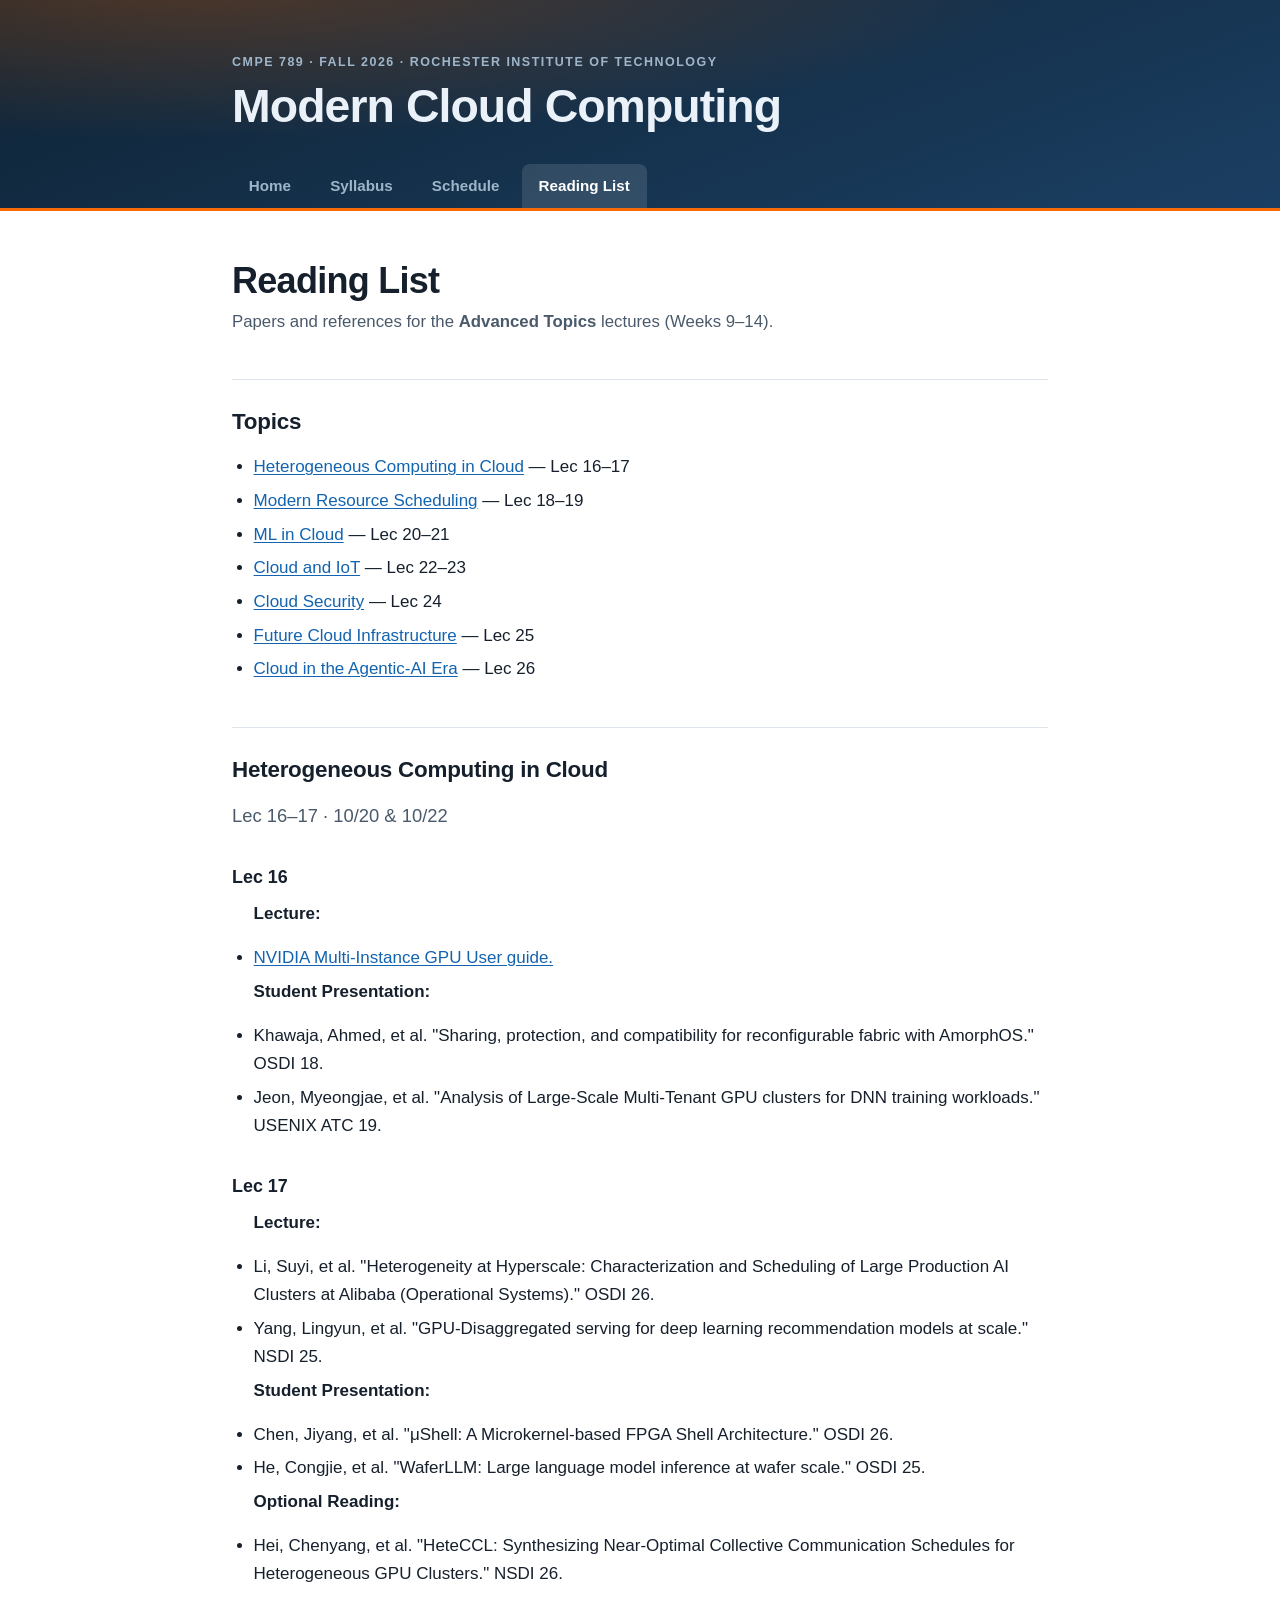
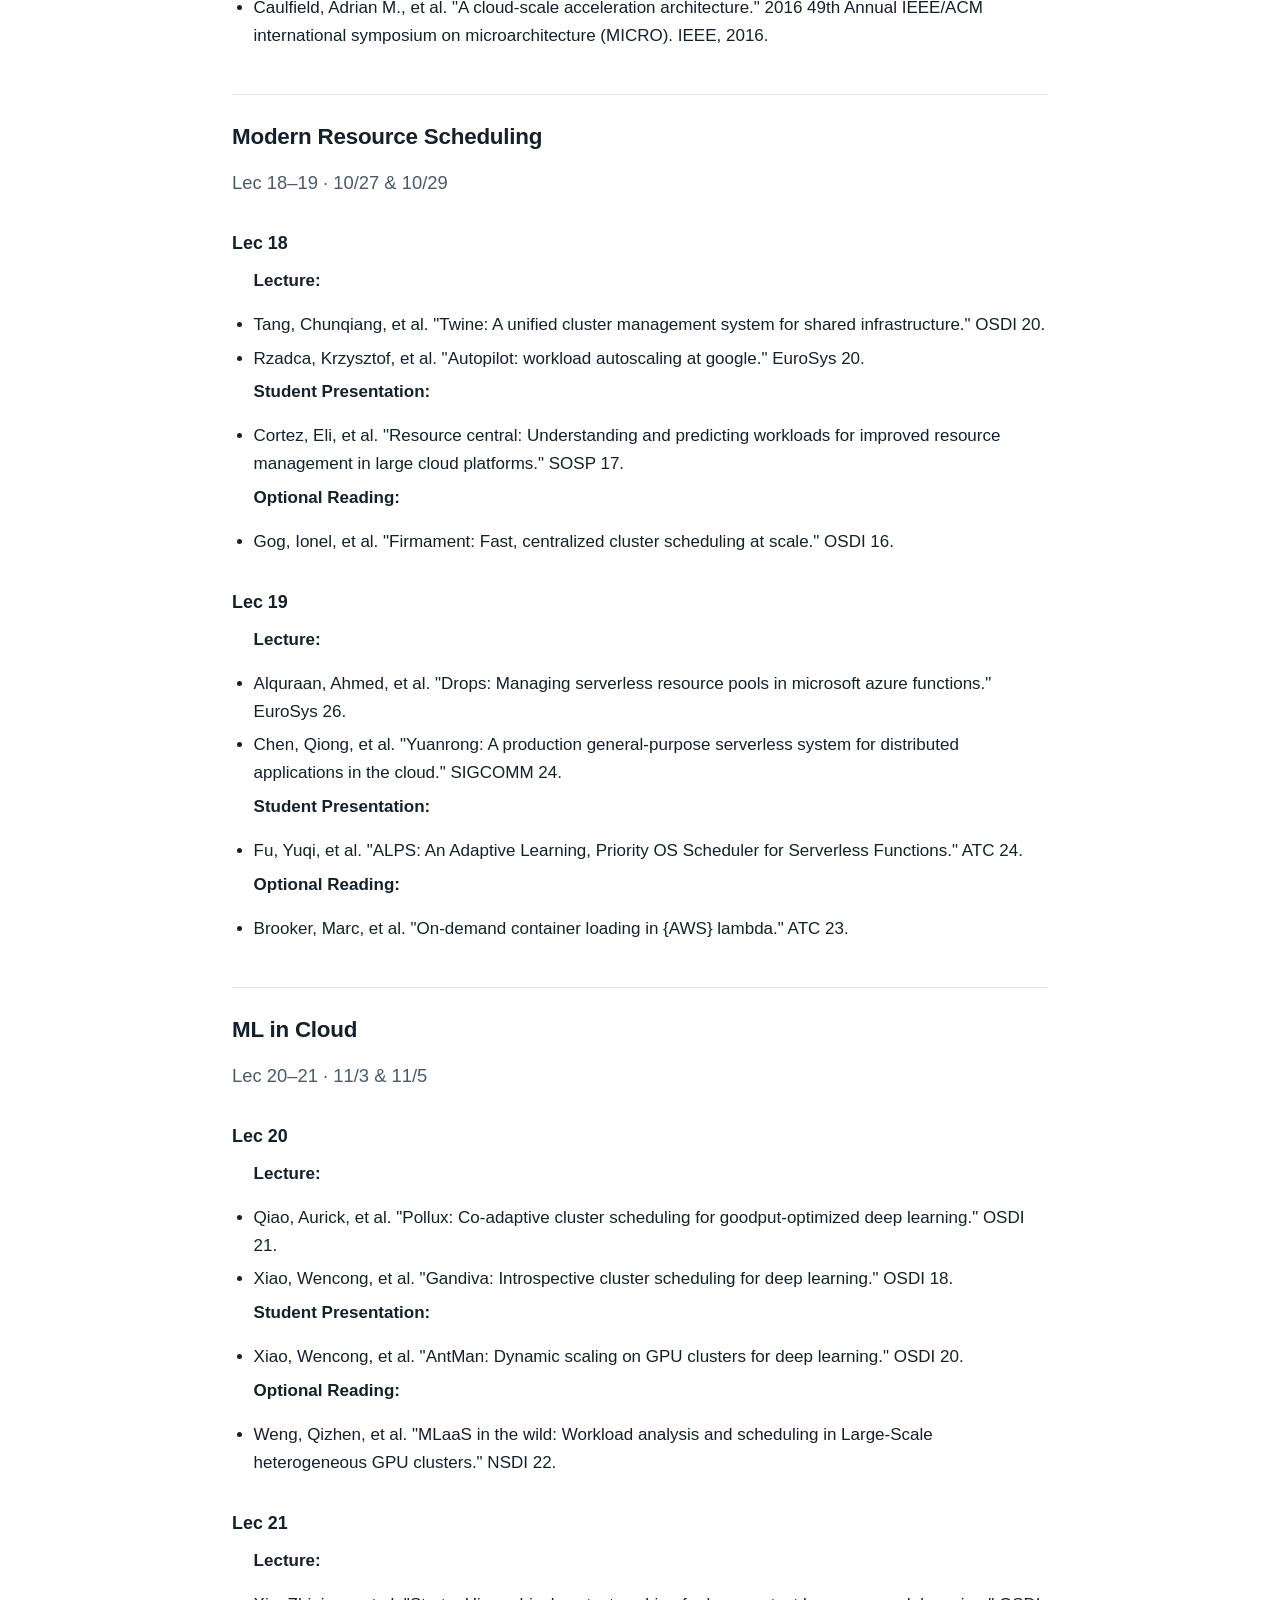
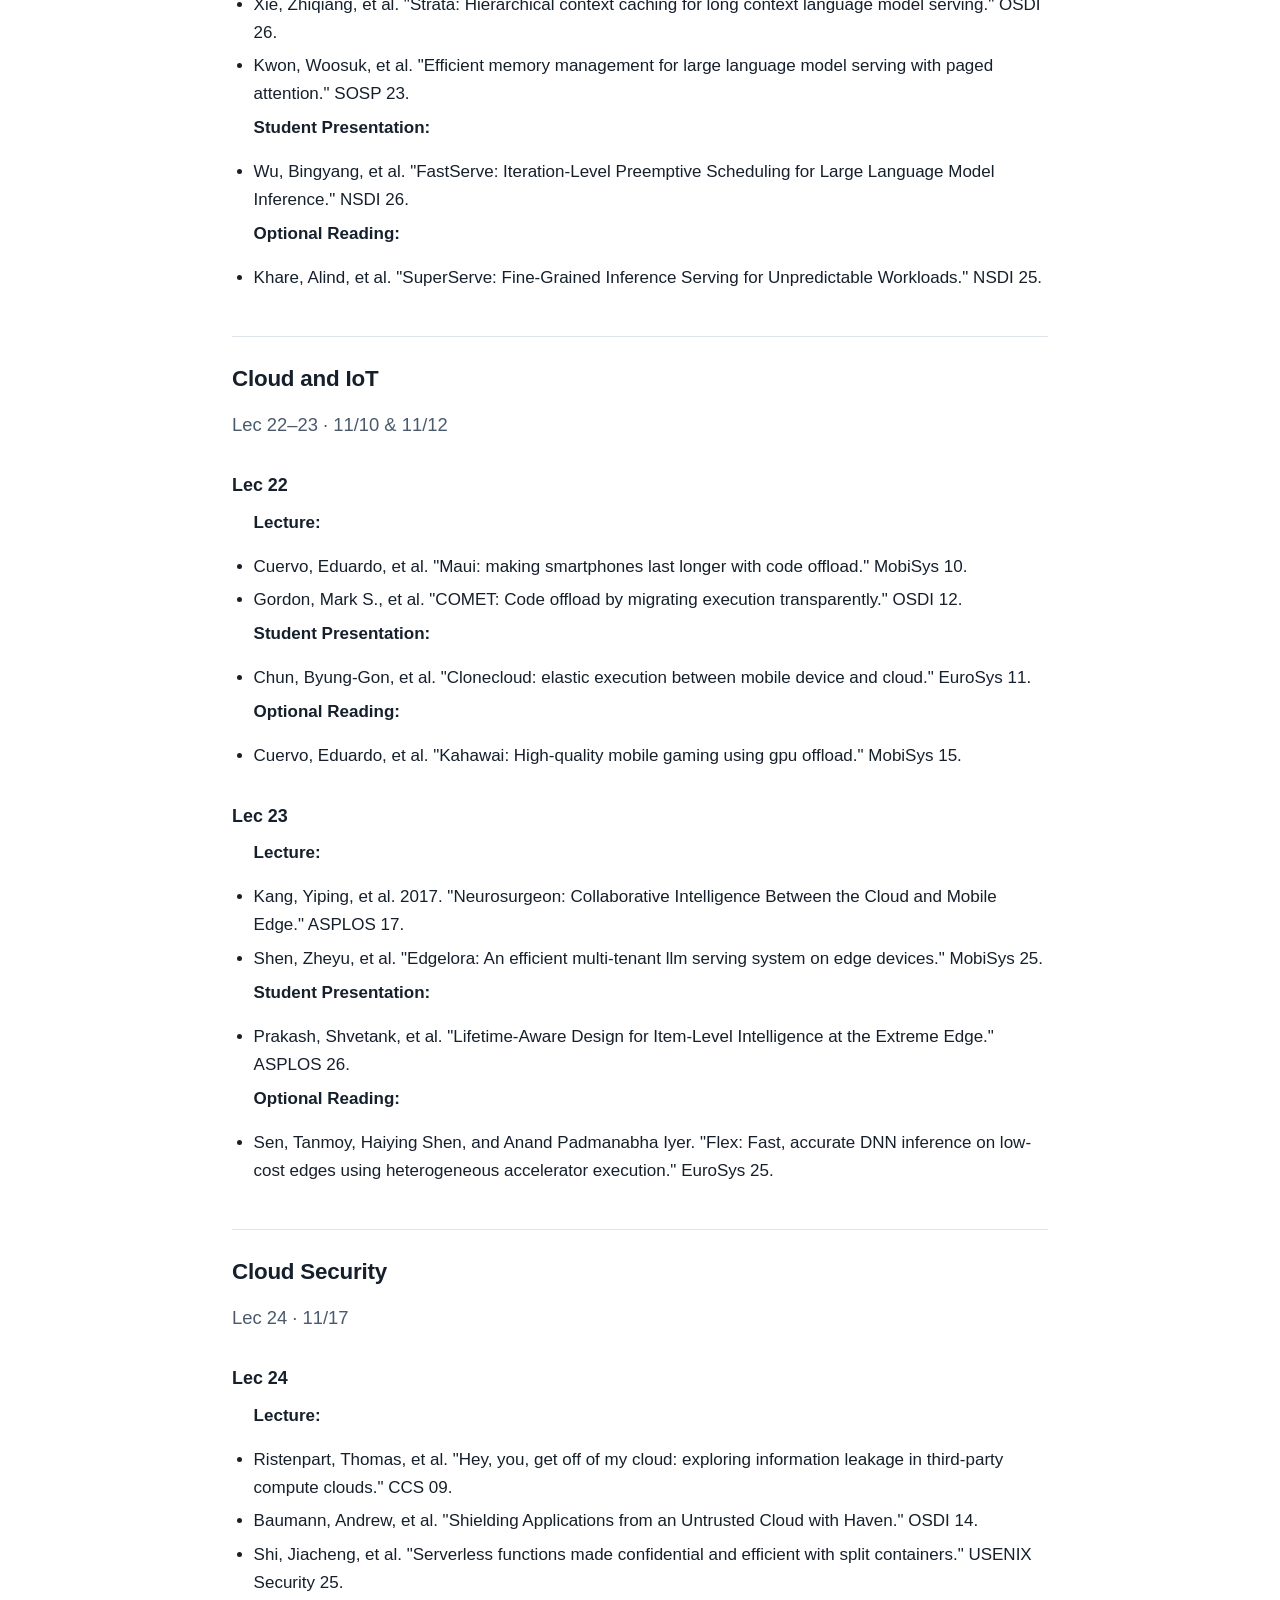
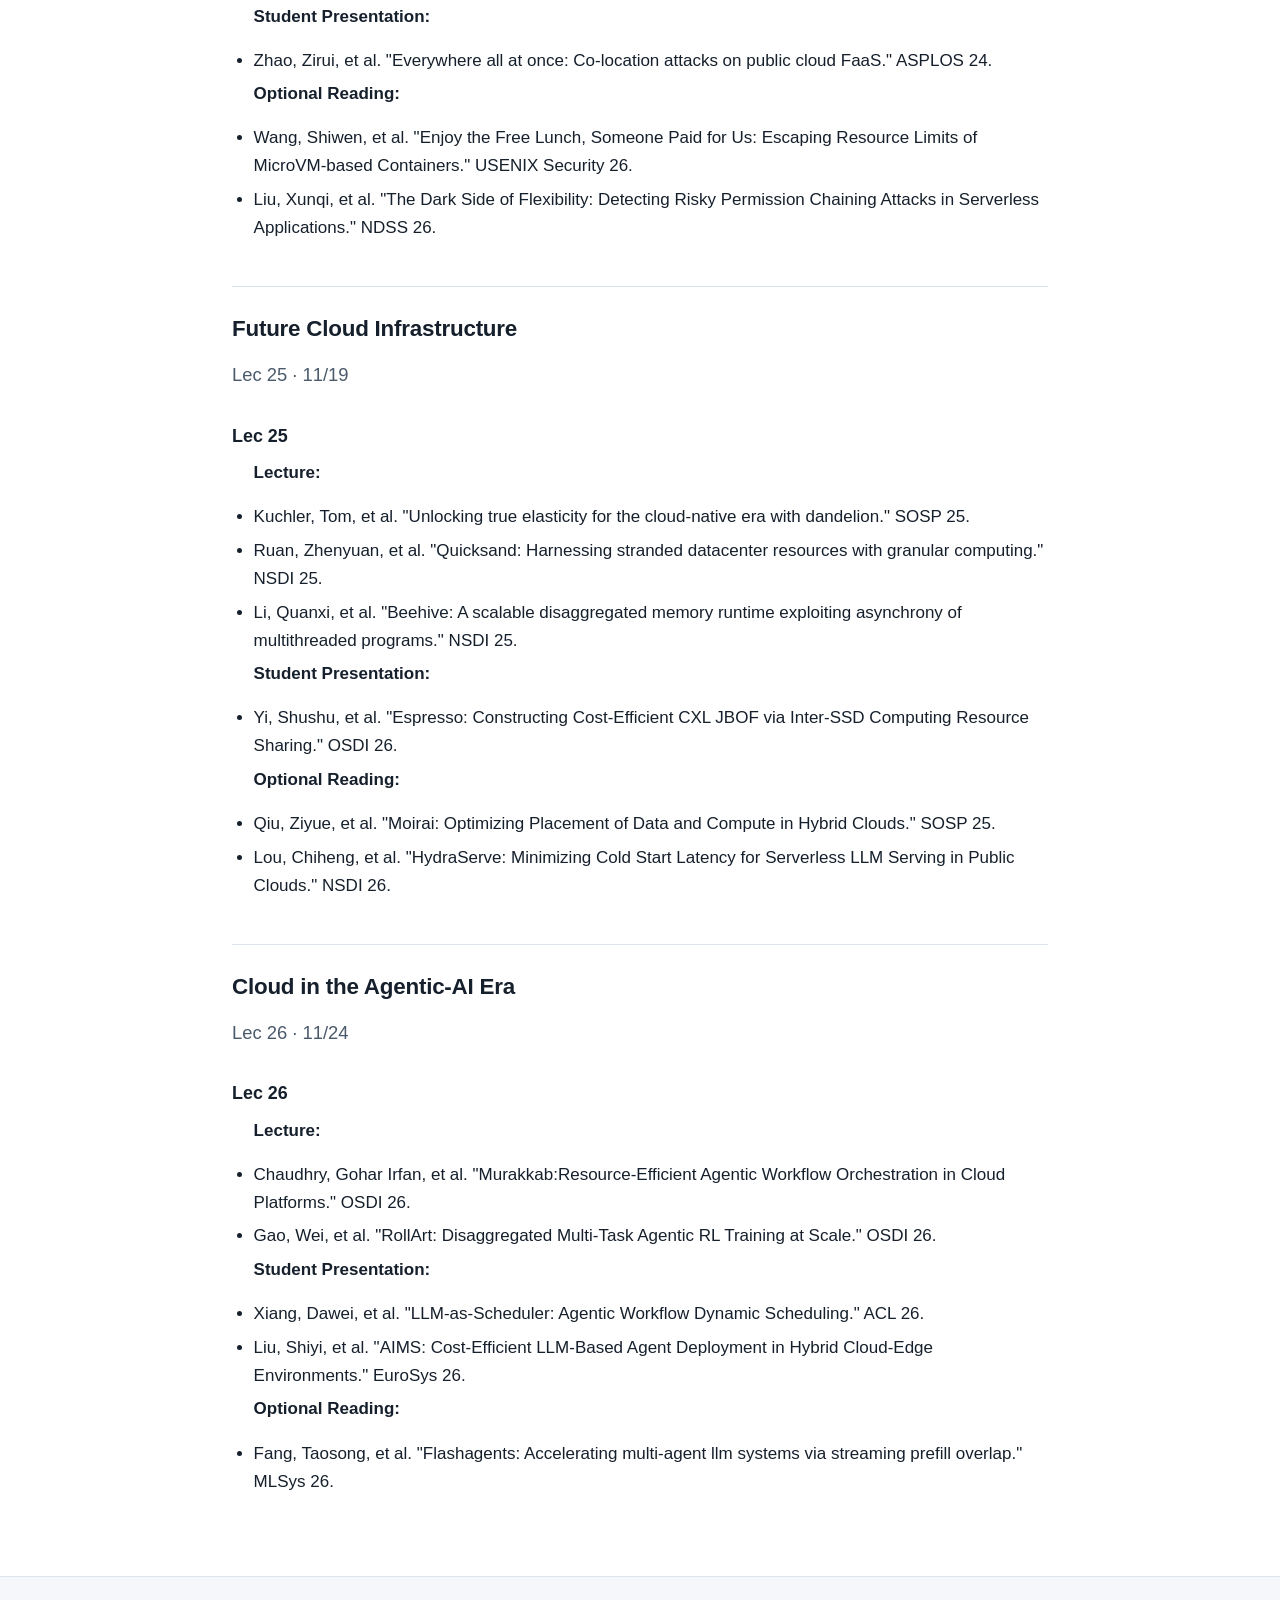
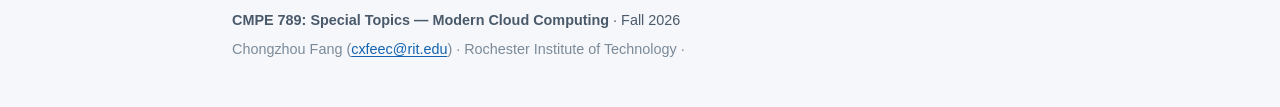
==== reading.html @ 57183637 "update readingl ist" ====
<!DOCTYPE html>
<html lang="en">
<head>
<meta charset="utf-8">
<meta name="viewport" content="width=device-width, initial-scale=1">
<title>Reading List &middot; CMPE 789: Modern Cloud Computing</title>
<meta name="description" content="Suggested paper reading list for the Advanced Topics of CMPE 789 Modern Cloud Computing at RIT, Fall 2026.">
<link rel="stylesheet" href="assets/style.css">
</head>
<body>

<a class="skip-link" href="#content">Skip to content</a>

<header class="site-header">
  <div class="wrap">
    <p class="eyebrow">CMPE 789 &middot; Fall 2026 &middot; Rochester Institute of Technology</p>
    <h1 class="site-title"><a href="index.html">Modern Cloud Computing</a></h1>
    <!-- <p class="site-tagline">
      A graduate special-topics course on the design and development principles
      behind modern cloud computing systems.
    </p> -->
    <nav class="site-nav">
      <a href="index.html">Home</a>
      <a href="syllabus.html">Syllabus</a>
      <a href="schedule.html">Schedule</a>
      <a class="is-current" href="reading.html">Reading List</a>
    </nav>
  </div>
</header>

<main id="content" class="wrap page">

  <h1 class="page-title">Reading List</h1>
  <p class="page-subtitle">Papers and references for the <strong>Advanced Topics</strong> lectures (Weeks 9&ndash;14).</p>

  <!-- <div class="callout">
    <p>
      <strong>Coming soon...</strong> 
    </p>
  </div> -->


  <h2>Topics</h2>

  <ul>
    <li><a href="#heterogeneous">Heterogeneous Computing in Cloud</a> &mdash; Lec 16&ndash;17</li>
    <li><a href="#scheduling">Modern Resource Scheduling</a> &mdash; Lec 18&ndash;19</li>
    <li><a href="#ml">ML in Cloud</a> &mdash; Lec 20&ndash;21</li>
    <li><a href="#iot">Cloud and IoT</a> &mdash; Lec 22&ndash;23</li>
    <li><a href="#security">Cloud Security</a> &mdash; Lec 24</li>
    <li><a href="#infrastructure">Future Cloud Infrastructure</a> &mdash; Lec 25</li>
    <li><a href="#agentic">Cloud in the Agentic-AI Era</a> &mdash; Lec 26</li>
  </ul>


  <h2 id="heterogeneous">Heterogeneous Computing in Cloud</h2>
  <p class="lede">Lec 16&ndash;17 &middot; 10/20 &amp; 10/22 </p>

  <h3>Lec 16</h3>
  <ul>
    <p><b>Lecture:</b></p>

    
    <li><a href="https://docs.nvidia.com/datacenter/tesla/mig-user-guide/introduction.html">NVIDIA Multi-Instance GPU User guide.</a></li>

    
    
    <p><b>Student Presentation:</b></p>
    <li>Khawaja, Ahmed, et al. "Sharing, protection, and compatibility for reconfigurable fabric with AmorphOS." OSDI 18.</li>
    <li>Jeon, Myeongjae, et al. "Analysis of Large-Scale Multi-Tenant GPU clusters for DNN training workloads." USENIX ATC 19.</li>
  </ul>
  <h3>Lec 17</h3>
  <ul>
    <p><b>Lecture:</b></p>
    <li>Li, Suyi, et al. "Heterogeneity at Hyperscale: Characterization and Scheduling of Large Production AI Clusters at Alibaba (Operational Systems)." OSDI 26.</li>
    <li>Yang, Lingyun, et al. "GPU-Disaggregated serving for deep learning recommendation models at scale." NSDI 25.</li>

    <p><b>Student Presentation:</b></p>
    <li>Chen, Jiyang, et al. "μShell: A Microkernel-based FPGA Shell Architecture." OSDI 26.</li>
    <li>He, Congjie, et al. "WaferLLM: Large language model inference at wafer scale." OSDI 25.</li>

    <p><b>Optional Reading:</b></p>
    <li>Hei, Chenyang, et al. "HeteCCL: Synthesizing Near-Optimal Collective Communication Schedules for Heterogeneous GPU Clusters." NSDI 26.</li>
    <li>Caulfield, Adrian M., et al. "A cloud-scale acceleration architecture." 2016 49th Annual IEEE/ACM international symposium on microarchitecture (MICRO). IEEE, 2016.</li>
   
  </ul>



  <h2 id="scheduling">Modern Resource Scheduling</h2>
  <p class="lede">Lec 18&ndash;19 &middot; 10/27 &amp; 10/29 </p>

  <h3>Lec 18</h3>
  <ul>
    <p><b>Lecture:</b></p>
    <li>Tang, Chunqiang, et al. "Twine: A unified cluster management system for shared infrastructure." OSDI 20.</li>
    <li>Rzadca, Krzysztof, et al. "Autopilot: workload autoscaling at google." EuroSys 20.</li>
    <p><b>Student Presentation:</b></p>
    <li>Cortez, Eli, et al. "Resource central: Understanding and predicting workloads for improved resource management in large cloud platforms." SOSP 17.</li>
    <p><b>Optional Reading:</b></p>
    <li>Gog, Ionel, et al. "Firmament: Fast, centralized cluster scheduling at scale." OSDI 16.</li>
  </ul>
  <h3>Lec 19</h3>
  <ul>
    <p><b>Lecture:</b></p>
    <li>Alquraan, Ahmed, et al. "Drops: Managing serverless resource pools in microsoft azure functions." EuroSys 26.</li>
    <li>Chen, Qiong, et al. "Yuanrong: A production general-purpose serverless system for distributed applications in the cloud." SIGCOMM 24.</li>
    <p><b>Student Presentation:</b></p>
    <li>Fu, Yuqi, et al. "ALPS: An Adaptive Learning, Priority OS Scheduler for Serverless Functions." ATC 24.</li>
    <p><b>Optional Reading:</b></p>
    <li>Brooker, Marc, et al. "On-demand container loading in {AWS} lambda." ATC 23.</li>
  </ul>


  <h2 id="ml">ML in Cloud</h2>
  <p class="lede">Lec 20&ndash;21 &middot; 11/3 &amp; 11/5 </p>

  <h3>Lec 20</h3>
  <ul>
    <p><b>Lecture:</b></p>
    <li>Qiao, Aurick, et al. "Pollux: Co-adaptive cluster scheduling for goodput-optimized deep learning." OSDI 21.</li>
    <li>Xiao, Wencong, et al. "Gandiva: Introspective cluster scheduling for deep learning." OSDI 18.</li>
    <p><b>Student Presentation:</b></p>
    <li>Xiao, Wencong, et al. "AntMan: Dynamic scaling on GPU clusters for deep learning." OSDI 20.</li>
    <p><b>Optional Reading:</b></p>
    <li>Weng, Qizhen, et al. "MLaaS in the wild: Workload analysis and scheduling in Large-Scale heterogeneous GPU clusters." NSDI 22.</li>
  </ul>

  <h3>Lec 21</h3>
  <ul>
    <p><b>Lecture:</b></p>
    
    <li>Xie, Zhiqiang, et al. "Strata: Hierarchical context caching for long context language model serving." OSDI 26.</li>
    <li>Kwon, Woosuk, et al. "Efficient memory management for large language model serving with paged attention." SOSP 23.</li>
    
    <p><b>Student Presentation:</b></p>
    <li>Wu, Bingyang, et al. "FastServe: Iteration-Level Preemptive Scheduling for Large Language Model Inference." NSDI 26.</li>
    <p><b>Optional Reading:</b></p>
    <li>Khare, Alind, et al. "SuperServe: Fine-Grained Inference Serving for Unpredictable Workloads." NSDI 25.</li>
  </ul>


  <h2 id="iot">Cloud and IoT</h2>
  <p class="lede">Lec 22&ndash;23 &middot; 11/10 &amp; 11/12 </p>
 <h3>Lec 22</h3>
  <ul>
    <p><b>Lecture:</b></p>
    <li>Cuervo, Eduardo, et al. "Maui: making smartphones last longer with code offload." MobiSys 10.</li>
    
    <li>Gordon, Mark S., et al. "COMET: Code offload by migrating execution transparently." OSDI 12.</li>

    <p><b>Student Presentation:</b></p>
    <li>Chun, Byung-Gon, et al. "Clonecloud: elastic execution between mobile device and cloud." EuroSys 11.</li>
    <p><b>Optional Reading:</b></p>
    <li>Cuervo, Eduardo, et al. "Kahawai: High-quality mobile gaming using gpu offload." MobiSys 15.</li>
  </ul>
  <h3>Lec 23</h3>
  <ul>
    <p><b>Lecture:</b></p>
    <li>Kang, Yiping, et al. 2017. "Neurosurgeon: Collaborative Intelligence Between the Cloud and Mobile Edge." ASPLOS 17.</li>
    <li>Shen, Zheyu, et al. "Edgelora: An efficient multi-tenant llm serving system on edge devices." MobiSys 25.</li>
    <p><b>Student Presentation:</b></p>
    <li>Prakash, Shvetank, et al. "Lifetime-Aware Design for Item-Level Intelligence at the Extreme Edge." ASPLOS 26.</li>
    <p><b>Optional Reading:</b></p>
    <li>Sen, Tanmoy, Haiying Shen, and Anand Padmanabha Iyer. "Flex: Fast, accurate DNN inference on low-cost edges using heterogeneous accelerator execution." EuroSys 25.</li>
  </ul>


  <h2 id="security">Cloud Security</h2>
  <p class="lede">Lec 24 &middot; 11/17 </p>

    <h3>Lec 24</h3>
  <ul>
    <p><b>Lecture:</b></p>
    <li>Ristenpart, Thomas, et al. "Hey, you, get off of my cloud: exploring information leakage in third-party compute clouds." CCS 09.</li>
    <li>Baumann, Andrew, et al. "Shielding Applications from an Untrusted Cloud with Haven." OSDI 14.</li>
    <li>Shi, Jiacheng, et al. "Serverless functions made confidential and efficient with split containers." USENIX Security 25.</li>
    <p><b>Student Presentation:</b></p>
    <li>Zhao, Zirui, et al. "Everywhere all at once: Co-location attacks on public cloud FaaS." ASPLOS 24.</li>
    <p><b>Optional Reading:</b></p>
    <li>Wang, Shiwen, et al. "Enjoy the Free Lunch, Someone Paid for Us: Escaping Resource Limits of MicroVM-based Containers." USENIX Security 26.</li>
    <li>Liu, Xunqi, et al. "The Dark Side of Flexibility: Detecting Risky Permission Chaining Attacks in Serverless Applications." NDSS 26.</li>

  </ul>


  <h2 id="infrastructure">Future Cloud Infrastructure</h2>
  <p class="lede">Lec 25 &middot; 11/19 </p>

    <h3>Lec 25</h3>
  <ul>
    <p><b>Lecture:</b></p>
    <li>Kuchler, Tom, et al. "Unlocking true elasticity for the cloud-native era with dandelion." SOSP 25.</li>
    <li>Ruan, Zhenyuan, et al. "Quicksand: Harnessing stranded datacenter resources with granular computing." NSDI 25.</li>
    <li>Li, Quanxi, et al. "Beehive: A scalable disaggregated memory runtime exploiting asynchrony of multithreaded programs." NSDI 25.</li>
    <p><b>Student Presentation:</b></p>
    <li>Yi, Shushu, et al. "Espresso: Constructing Cost-Efficient CXL JBOF via Inter-SSD Computing Resource Sharing." OSDI 26.</li>
    <p><b>Optional Reading:</b></p>
    <li>Qiu, Ziyue, et al. "Moirai: Optimizing Placement of Data and Compute in Hybrid Clouds." SOSP 25.</li>
    <li>Lou, Chiheng, et al. "HydraServe: Minimizing Cold Start Latency for Serverless LLM Serving in Public Clouds." NSDI 26.</li>
  </ul>


  <h2 id="agentic">Cloud in the Agentic-AI Era</h2>
  <p class="lede">Lec 26 &middot; 11/24</p>

     <h3>Lec 26</h3>
  <ul>
    <p><b>Lecture:</b></p>
    <li>Chaudhry, Gohar Irfan, et al. "Murakkab:Resource-Efficient Agentic Workflow Orchestration in Cloud Platforms." OSDI 26.</li>
    <li>Gao, Wei, et al. "RollArt: Disaggregated Multi-Task Agentic RL Training at Scale." OSDI 26.</li>
    <p><b>Student Presentation:</b></p>
    <li>Xiang, Dawei, et al. "LLM-as-Scheduler: Agentic Workflow Dynamic Scheduling." ACL 26.</li>
    <li>Liu, Shiyi, et al. "AIMS: Cost-Efficient LLM-Based Agent Deployment in Hybrid Cloud-Edge Environments." EuroSys 26.</li>
    <p><b>Optional Reading:</b></p>
    <li>Fang, Taosong, et al. "Flashagents: Accelerating multi-agent llm systems via streaming prefill overlap." MLSys 26.</li>
  </ul>


</main>

<footer class="site-footer">
  <div class="wrap">
    <p><strong>CMPE 789: Special Topics — Modern Cloud Computing</strong> &middot; Fall 2026</p>
    <p class="muted">
      Chongzhou Fang (<a href="mailto:cxfeec@rit.edu">cxfeec@rit.edu</a>) &middot;
      Rochester Institute of Technology &middot;
      <!-- Source on <a href="https://github.com/czfteaching/CMPE789-mcc">GitHub</a> -->
    </p>
  </div>
</footer>

</body>
</html>
---- assets/style.css ----
/* ==========================================================================
   CMPE 789 — Modern Cloud Computing
   Single stylesheet shared by every page. Plain CSS, no build step.
   ========================================================================== */

:root {
  --ink:          #16202c;
  --ink-soft:     #4a5a6b;
  --ink-faint:    #7b8a99;
  --bg:           #ffffff;
  --bg-soft:      #f5f7fa;
  --bg-sunken:    #eef2f7;
  --rule:         #dde4ec;
  --accent:       #f76902;  /* RIT orange */
  --link:         #1263b0;
  --link-hover:   #0d4a85;
  --header-a:     #0e2233;
  --header-b:     #1b3f63;
  --header-ink:   #eaf1f8;
  --header-faint: #9fb6ca;
  --shadow:       0 1px 2px rgba(16, 34, 51, .06), 0 8px 24px rgba(16, 34, 51, .06);
  --radius:       10px;
  --measure:      54rem;
}

@media (prefers-color-scheme: dark) {
  :root {
    --ink:        #e6edf4;
    --ink-soft:   #a9b8c7;
    --ink-faint:  #7f8fa0;
    --bg:         #0f1720;
    --bg-soft:    #151f2b;
    --bg-sunken:  #1a2635;
    --rule:       #26364a;
    --link:       #6cb2f2;
    --link-hover: #9acbf8;
    --shadow:     0 1px 2px rgba(0, 0, 0, .4), 0 8px 24px rgba(0, 0, 0, .3);
  }
}

*, *::before, *::after { box-sizing: border-box; }

html { -webkit-text-size-adjust: 100%; }

body {
  margin: 0;
  background: var(--bg);
  color: var(--ink);
  font-family: -apple-system, BlinkMacSystemFont, "Segoe UI", Roboto,
               Helvetica, Arial, sans-serif;
  font-size: 17px;
  line-height: 1.65;
  -webkit-font-smoothing: antialiased;
}

.wrap {
  width: 100%;
  max-width: var(--measure);
  margin: 0 auto;
  padding: 0 1.5rem;
}

a { color: var(--link); text-underline-offset: 2px; }
a:hover { color: var(--link-hover); }

.skip-link { position: absolute; left: -9999px; }
.skip-link:focus {
  left: 1rem; top: 1rem; z-index: 10;
  background: var(--accent); color: #fff;
  padding: .5rem .9rem; border-radius: 6px;
}


/* --- Header -------------------------------------------------------------- */

.site-header {
  background:
    radial-gradient(120% 140% at 15% -10%, rgba(247, 105, 2, .28) 0%, rgba(247, 105, 2, 0) 55%),
    linear-gradient(160deg, var(--header-a) 0%, var(--header-b) 100%);
  color: var(--header-ink);
  padding: 3.25rem 0 0;
  border-bottom: 3px solid var(--accent);
}

.eyebrow {
  margin: 0 0 .5rem;
  font-size: .78rem;
  font-weight: 600;
  letter-spacing: .12em;
  text-transform: uppercase;
  color: var(--header-faint);
}

.site-title {
  margin: 0;
  font-size: clamp(2rem, 5vw, 2.9rem);
  font-weight: 700;
  letter-spacing: -.02em;
  line-height: 1.1;
}
.site-title a { color: inherit; text-decoration: none; }
.site-title a:hover { color: #fff; }

.site-tagline {
  margin: .85rem 0 0;
  max-width: 46rem;
  color: var(--header-faint);
  font-size: 1.02rem;
}

.site-nav {
  display: flex;
  flex-wrap: wrap;
  gap: .35rem;
  margin-top: 2rem;
}

.site-nav a {
  display: block;
  padding: .6rem 1.05rem;
  margin-bottom: -3px;
  border-radius: 8px 8px 0 0;
  border-bottom: 3px solid transparent;
  color: var(--header-faint);
  font-weight: 600;
  font-size: .95rem;
  text-decoration: none;
}
.site-nav a:hover { color: #fff; background: rgba(255, 255, 255, .08); }
.site-nav a.is-current {
  color: #fff;
  background: rgba(255, 255, 255, .12);
  border-bottom-color: var(--accent);
}
.site-nav .nav-right { margin-left: auto; }


/* --- Content ------------------------------------------------------------- */

.page {
  padding-top: 3rem;
  padding-bottom: 4rem;
}
/* For pages built around a wide table. */
.page--wide { max-width: 74rem; }

.page-title {
  margin: 0 0 .35rem;
  font-size: clamp(1.7rem, 4vw, 2.25rem);
  font-weight: 700;
  letter-spacing: -.02em;
  line-height: 1.2;
}
.page-subtitle {
  margin: 0 0 2rem;
  color: var(--ink-soft);
  font-size: 1.05rem;
}

.page h2 {
  margin: 2.75rem 0 .75rem;
  padding-top: 1.5rem;
  border-top: 1px solid var(--rule);
  font-size: 1.4rem;
  font-weight: 700;
  letter-spacing: -.01em;
}
.page h2:first-child { margin-top: 0; padding-top: 0; border-top: 0; }

.page h3 { margin: 2rem 0 .5rem; font-size: 1.12rem; font-weight: 600; }
.page h4 { margin: 1.5rem 0 .4rem; font-size: 1rem; font-weight: 600; color: var(--ink-soft); }

.page p, .page ul, .page ol { margin: 0 0 1rem; }
.page ul, .page ol { padding-left: 1.35rem; }
.page li { margin-bottom: .35rem; }
.page li > ul, .page li > ol { margin-top: .35rem; }

.page hr { border: 0; border-top: 1px solid var(--rule); margin: 2.5rem 0; }

.page blockquote {
  margin: 1.5rem 0;
  padding: .75rem 1.25rem;
  border-left: 3px solid var(--accent);
  background: var(--bg-soft);
  border-radius: 0 var(--radius) var(--radius) 0;
  color: var(--ink-soft);
}
.page blockquote > :last-child { margin-bottom: 0; }

code, kbd, samp, pre {
  font-family: ui-monospace, SFMono-Regular, Menlo, Consolas, monospace;
}
.page code {
  background: var(--bg-sunken);
  padding: .12em .38em;
  border-radius: 4px;
  font-size: .88em;
}
.page pre {
  background: var(--bg-sunken);
  padding: 1rem 1.1rem;
  border-radius: var(--radius);
  overflow-x: auto;
  font-size: .88rem;
  line-height: 1.55;
}
.page pre code { background: none; padding: 0; font-size: inherit; }


/* --- Tables -------------------------------------------------------------- */

/* Wrap a wide table in <div class="table-scroll"> so it scrolls on its own
   instead of pushing the whole page sideways on small screens. */
.table-scroll {
  overflow-x: auto;
  margin: 1.25rem 0 1.75rem;
  border: 1px solid var(--rule);
  border-radius: var(--radius);
  box-shadow: var(--shadow);
  -webkit-overflow-scrolling: touch;
}

table {
  border-collapse: collapse;
  width: 100%;
  font-size: .93rem;
  background: var(--bg);
}
.table-scroll > table { margin: 0; min-width: 46rem; }

thead th {
  background: var(--bg-soft);
  text-align: left;
  font-weight: 600;
  font-size: .8rem;
  letter-spacing: .06em;
  text-transform: uppercase;
  white-space: nowrap;
  padding: .7rem .9rem;
  border-bottom: 2px solid var(--rule);
}

tbody td {
  padding: .7rem .9rem;
  border-bottom: 1px solid var(--rule);
  vertical-align: top;
}
tbody tr:last-child td { border-bottom: 0; }
tbody tr:hover td { background: var(--bg-soft); }

/* Break rows (October break, Thanksgiving, end of instruction). */
tbody tr.is-break td { background: var(--bg-sunken); color: var(--ink-soft); font-style: italic; }
tbody tr.is-break:hover td { background: var(--bg-sunken); }

/* Narrow columns in the schedule table. */
.col-narrow { width: 4.5rem; white-space: nowrap; }


/* --- Reusable blocks ----------------------------------------------------- */

.lede {
  font-size: 1.15rem;
  line-height: 1.6;
  color: var(--ink-soft);
  margin-bottom: 2rem;
}

/* Key/value grid — used for the course facts on the home page. */
.factbox {
  display: grid;
  grid-template-columns: repeat(auto-fit, minmax(15rem, 1fr));
  gap: 1px;
  background: var(--rule);
  border: 1px solid var(--rule);
  border-radius: var(--radius);
  overflow: hidden;
  margin: 2rem 0 2.5rem;
  box-shadow: var(--shadow);
}
.factbox > div { background: var(--bg); padding: 1rem 1.15rem; }
.factbox dt {
  font-size: .74rem;
  font-weight: 600;
  letter-spacing: .1em;
  text-transform: uppercase;
  color: var(--ink-faint);
  margin-bottom: .2rem;
}
.factbox dd { margin: 0; font-weight: 500; }

/* Linked cards. */
.cards {
  display: grid;
  grid-template-columns: repeat(auto-fit, minmax(16rem, 1fr));
  gap: 1rem;
  margin: 1.5rem 0 2.5rem;
  padding: 0;
  list-style: none;
}
.card {
  display: block;
  padding: 1.2rem 1.3rem;
  background: var(--bg-soft);
  border: 1px solid var(--rule);
  border-radius: var(--radius);
  text-decoration: none;
  color: inherit;
  transition: transform .12s ease, box-shadow .12s ease, border-color .12s ease;
}
.card:hover {
  transform: translateY(-2px);
  border-color: var(--accent);
  box-shadow: var(--shadow);
  color: inherit;
}
.card h3 { margin: 0 0 .3rem; font-size: 1.05rem; font-weight: 600; }
.card p { margin: 0; font-size: .93rem; color: var(--ink-soft); }
.card .arrow { color: var(--accent); font-weight: 700; }

/* Highlighted note. */
.callout {
  padding: 1rem 1.25rem;
  background: var(--bg-soft);
  border: 1px solid var(--rule);
  border-left: 3px solid var(--accent);
  border-radius: 0 var(--radius) var(--radius) 0;
  margin: 1.75rem 0;
}
.callout > :last-child { margin-bottom: 0; }


/* --- Footer -------------------------------------------------------------- */

.site-footer {
  border-top: 1px solid var(--rule);
  background: var(--bg-soft);
  padding: 2rem 0 2.5rem;
  font-size: .9rem;
  color: var(--ink-soft);
}
.site-footer p { margin: 0 0 .35rem; }
.site-footer .muted { color: var(--ink-faint); }


/* --- Small screens ------------------------------------------------------- */

@media (max-width: 40rem) {
  body { font-size: 16px; }
  .site-header { padding-top: 2.25rem; }
  .site-nav { gap: .2rem; }
  .site-nav a { padding: .5rem .7rem; font-size: .88rem; }
  .site-nav .nav-right { margin-left: 0; }
  .page { padding-top: 2rem; }
}

@media print {
  .site-nav, .skip-link { display: none; }
  .site-header { background: none; color: #000; border-bottom: 2px solid #000; }
  .eyebrow, .site-tagline { color: #444; }
  .table-scroll { overflow: visible; box-shadow: none; }
  .table-scroll > table { min-width: 0; }
  a { color: #000; }
}
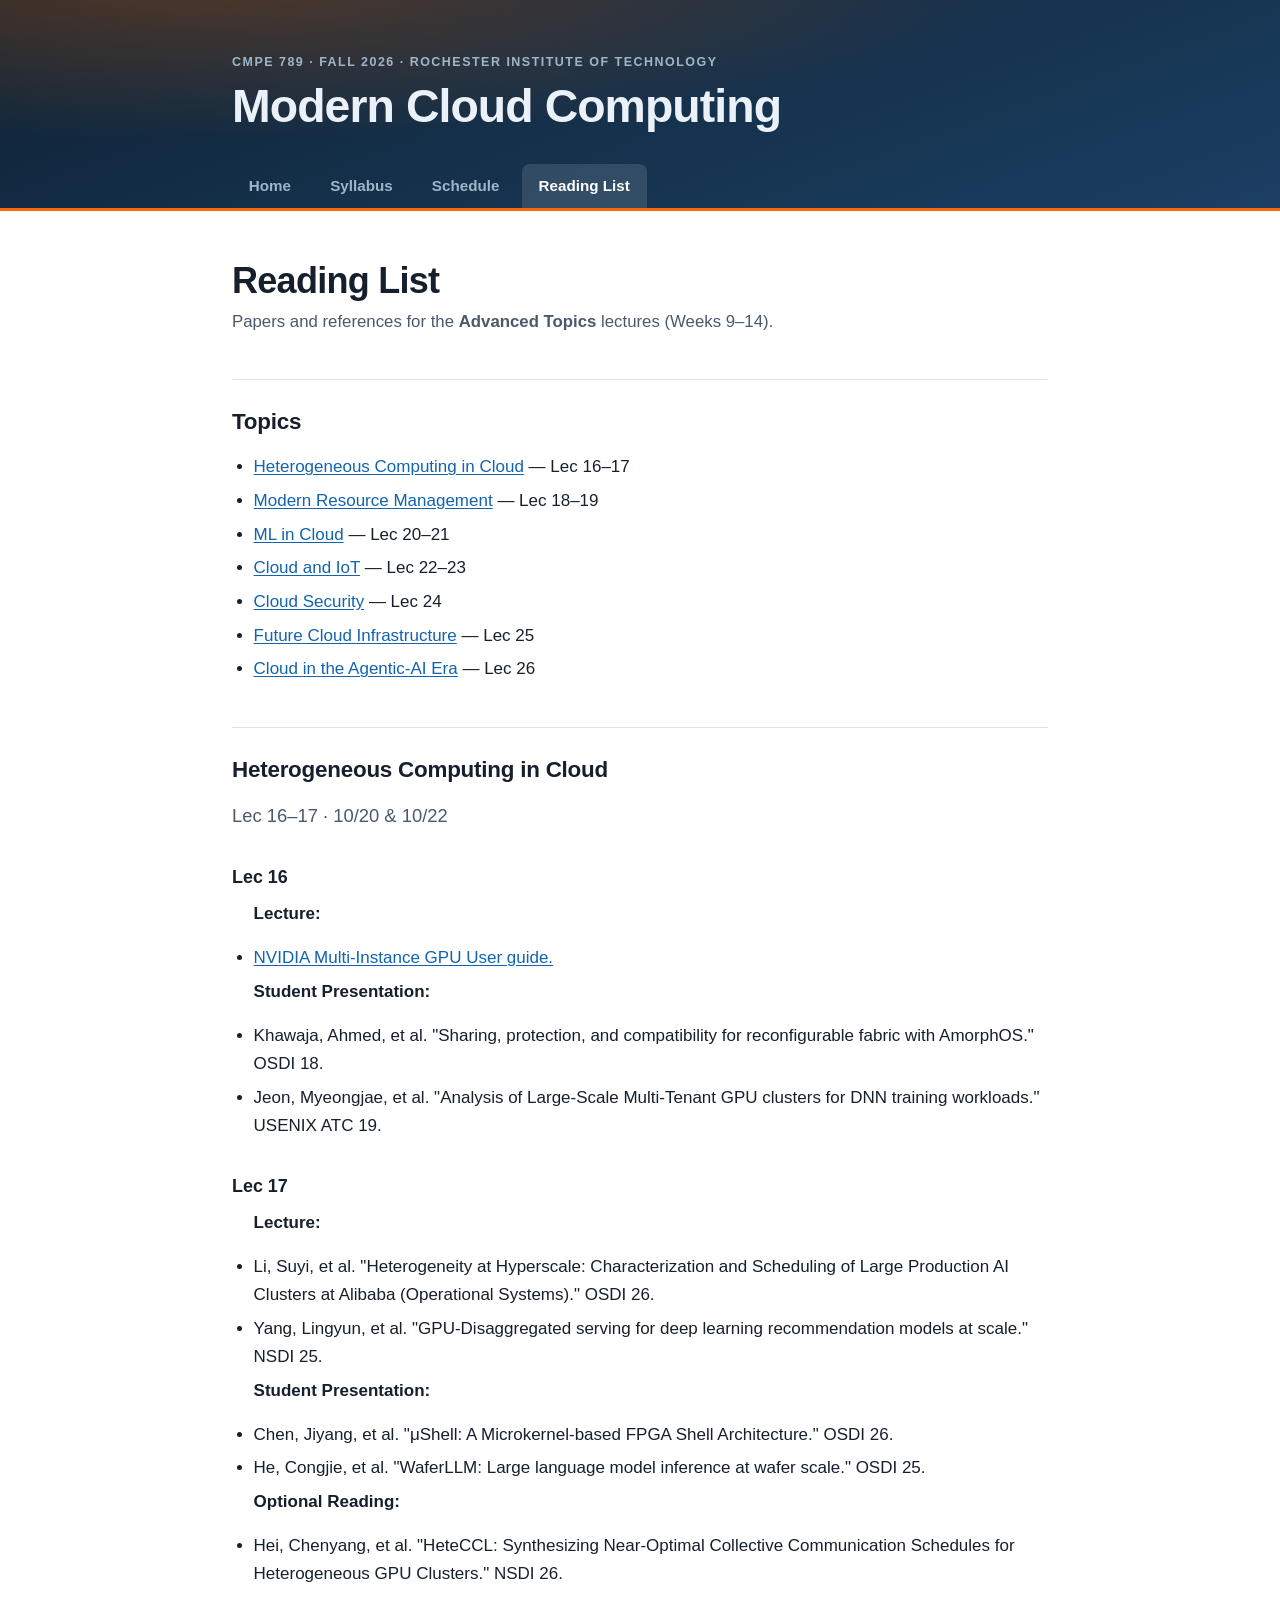
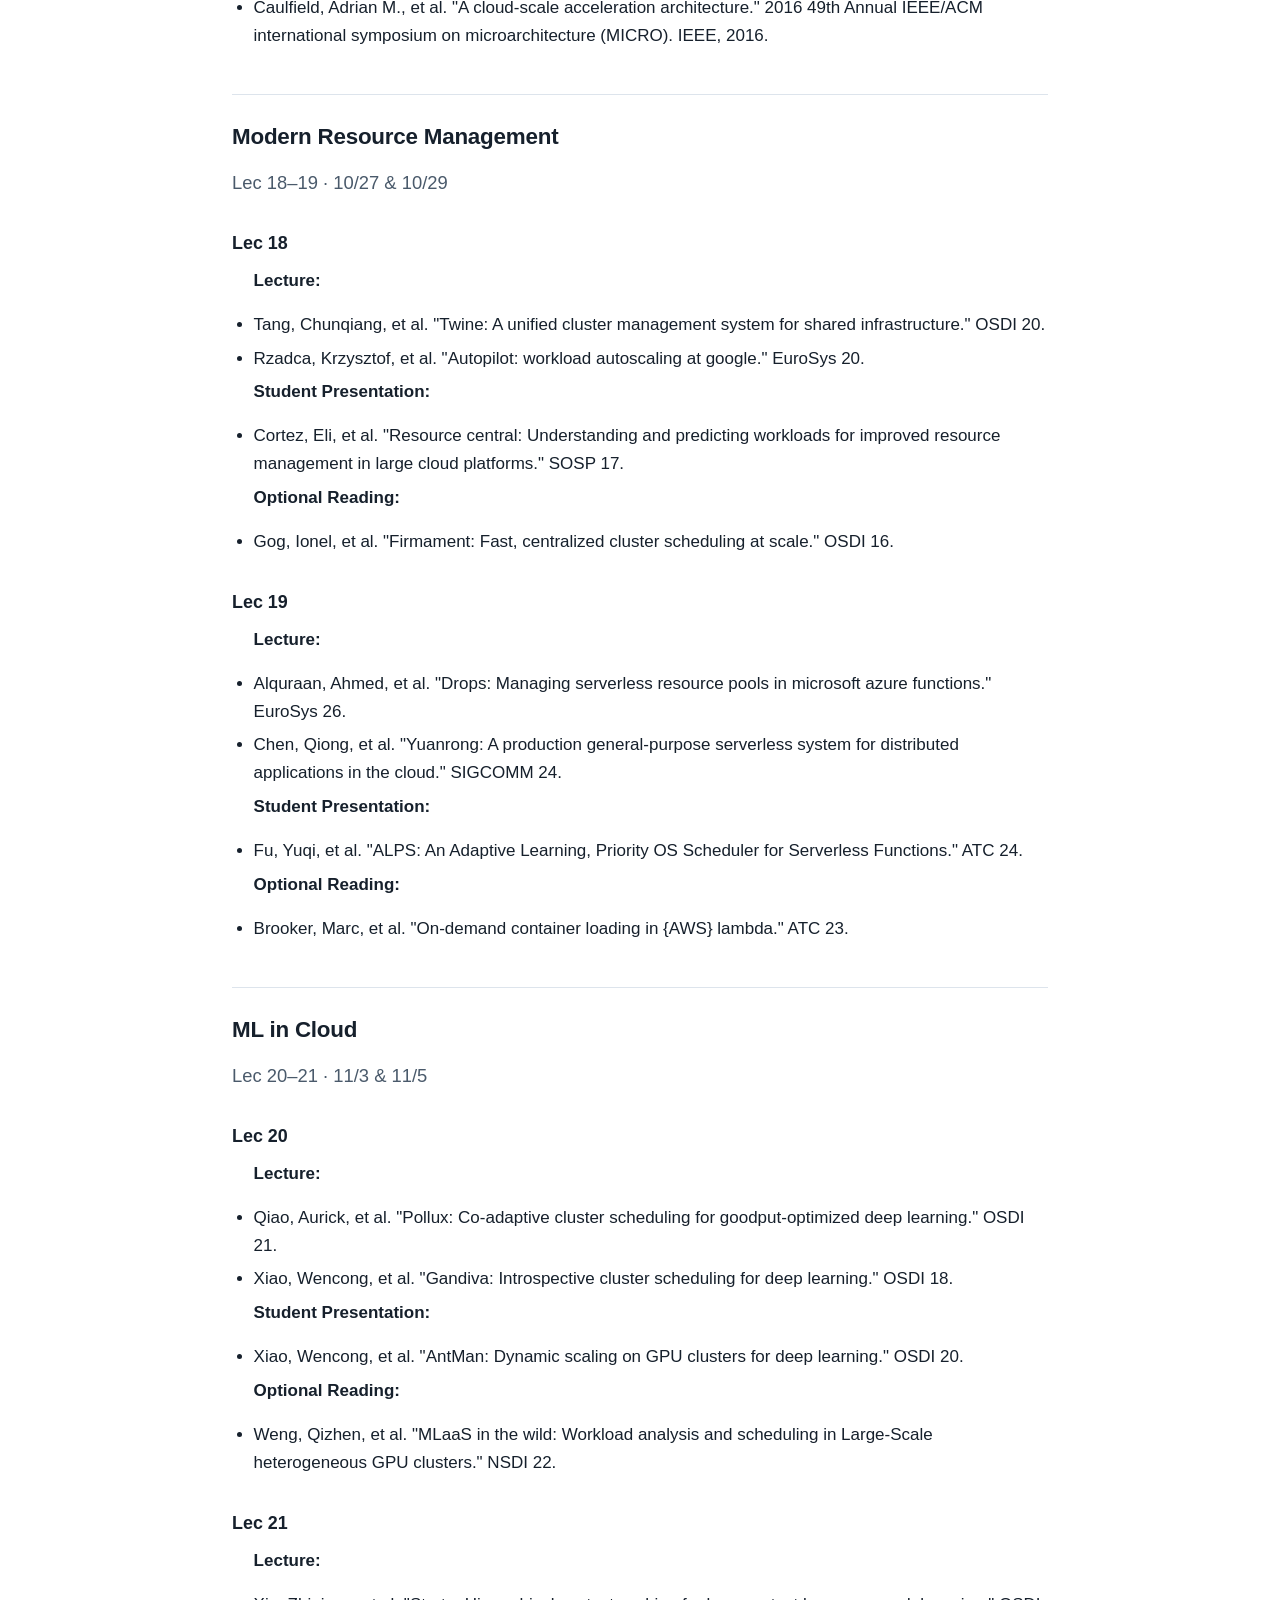
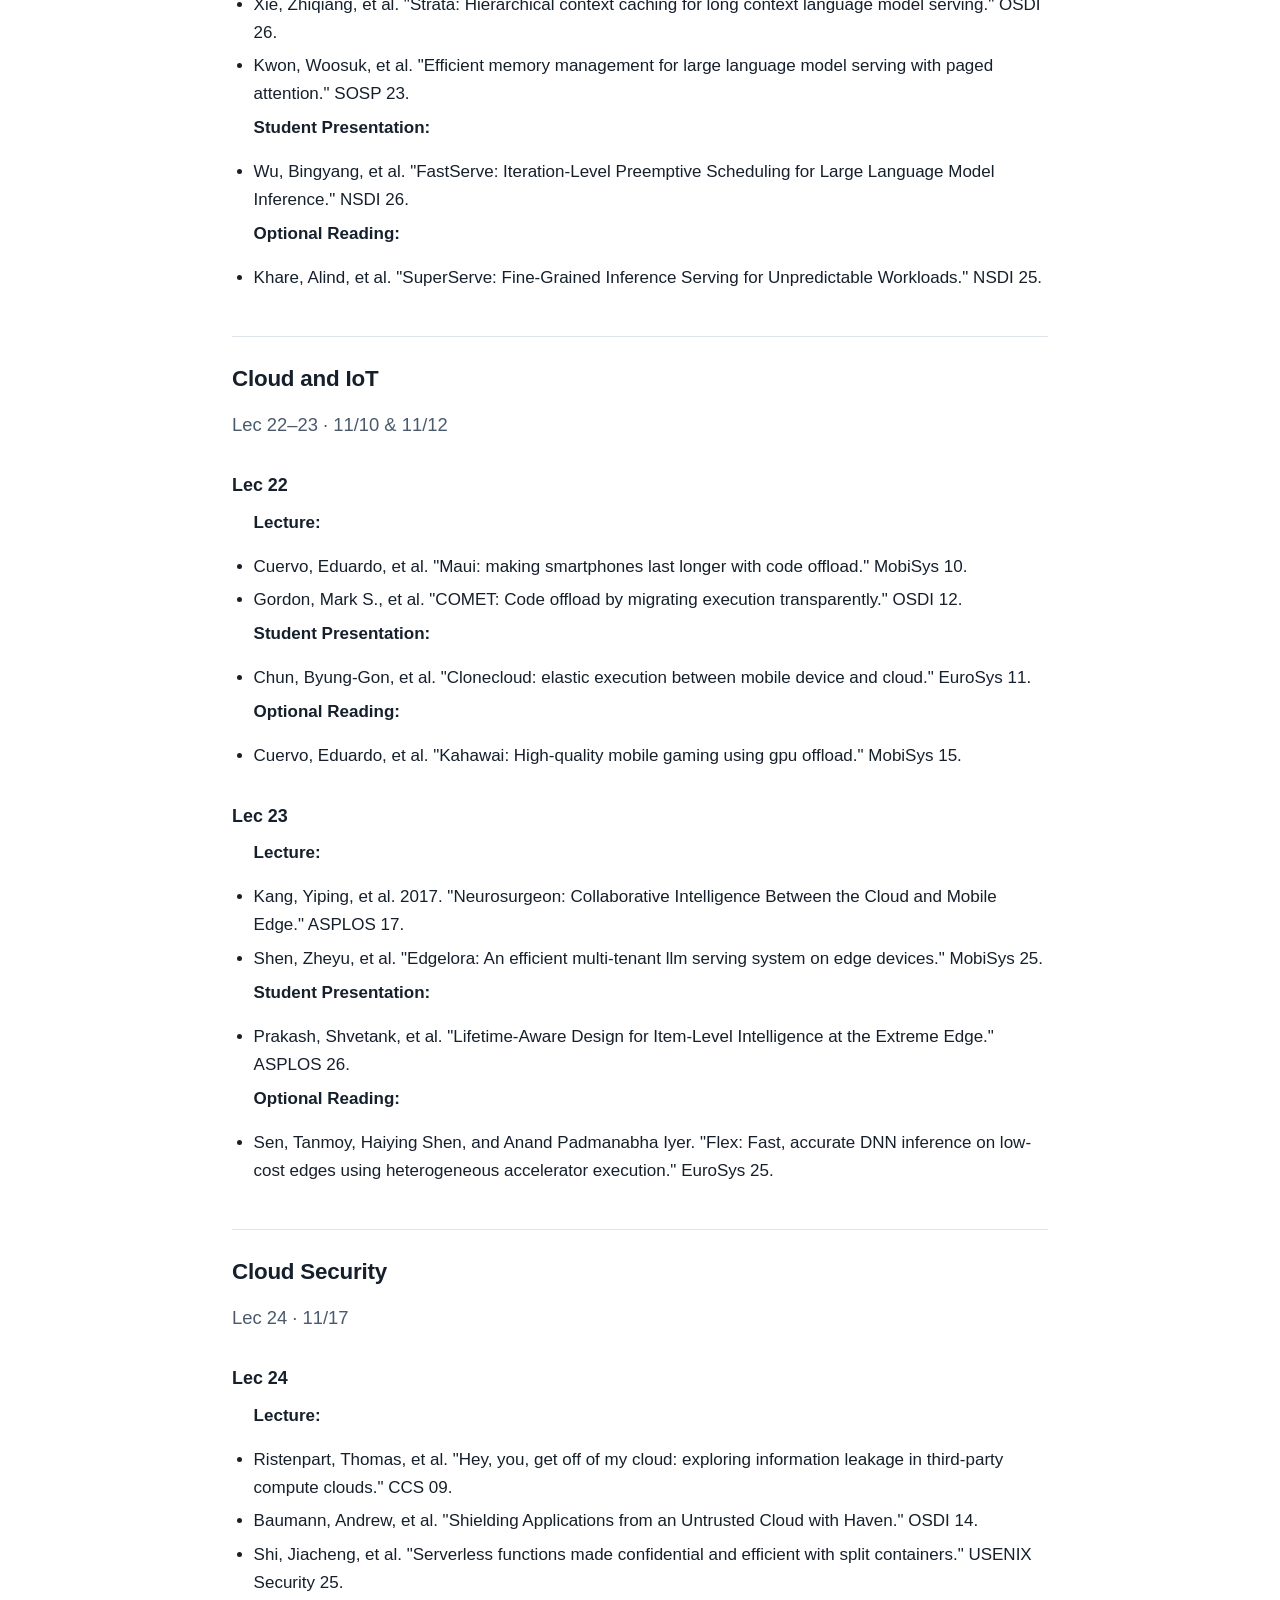
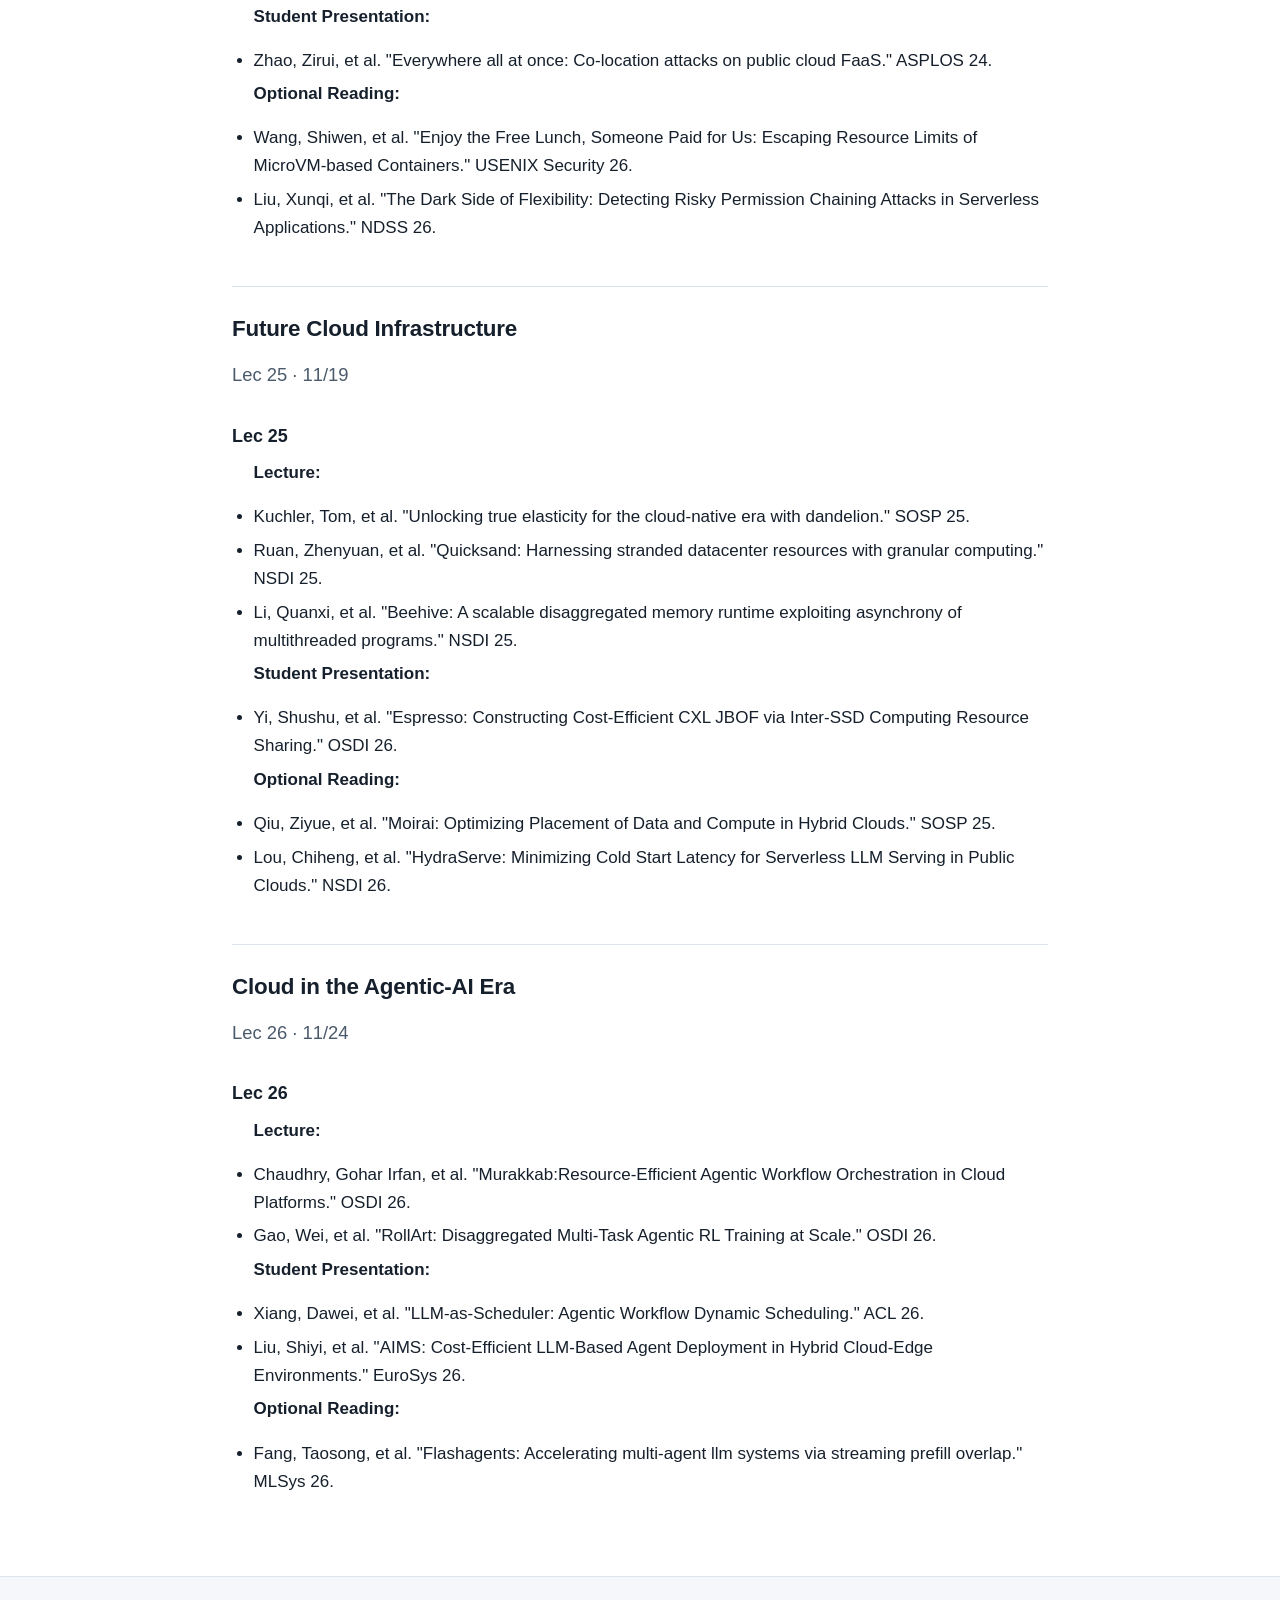
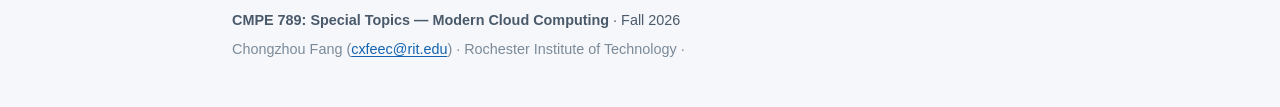
==== commit 1d978c0c: "update lec19" ====
--- a/reading.html
+++ b/reading.html
@@ -44,7 +44,7 @@
 
   <ul>
     <li><a href="#heterogeneous">Heterogeneous Computing in Cloud</a> &mdash; Lec 16&ndash;17</li>
-    <li><a href="#scheduling">Modern Resource Scheduling</a> &mdash; Lec 18&ndash;19</li>
+    <li><a href="#scheduling">Modern Resource Management</a> &mdash; Lec 18&ndash;19</li>
     <li><a href="#ml">ML in Cloud</a> &mdash; Lec 20&ndash;21</li>
     <li><a href="#iot">Cloud and IoT</a> &mdash; Lec 22&ndash;23</li>
     <li><a href="#security">Cloud Security</a> &mdash; Lec 24</li>
@@ -87,7 +87,7 @@
 
 
 
-  <h2 id="scheduling">Modern Resource Scheduling</h2>
+  <h2 id="management">Modern Resource Management</h2>
   <p class="lede">Lec 18&ndash;19 &middot; 10/27 &amp; 10/29 </p>
 
   <h3>Lec 18</h3>
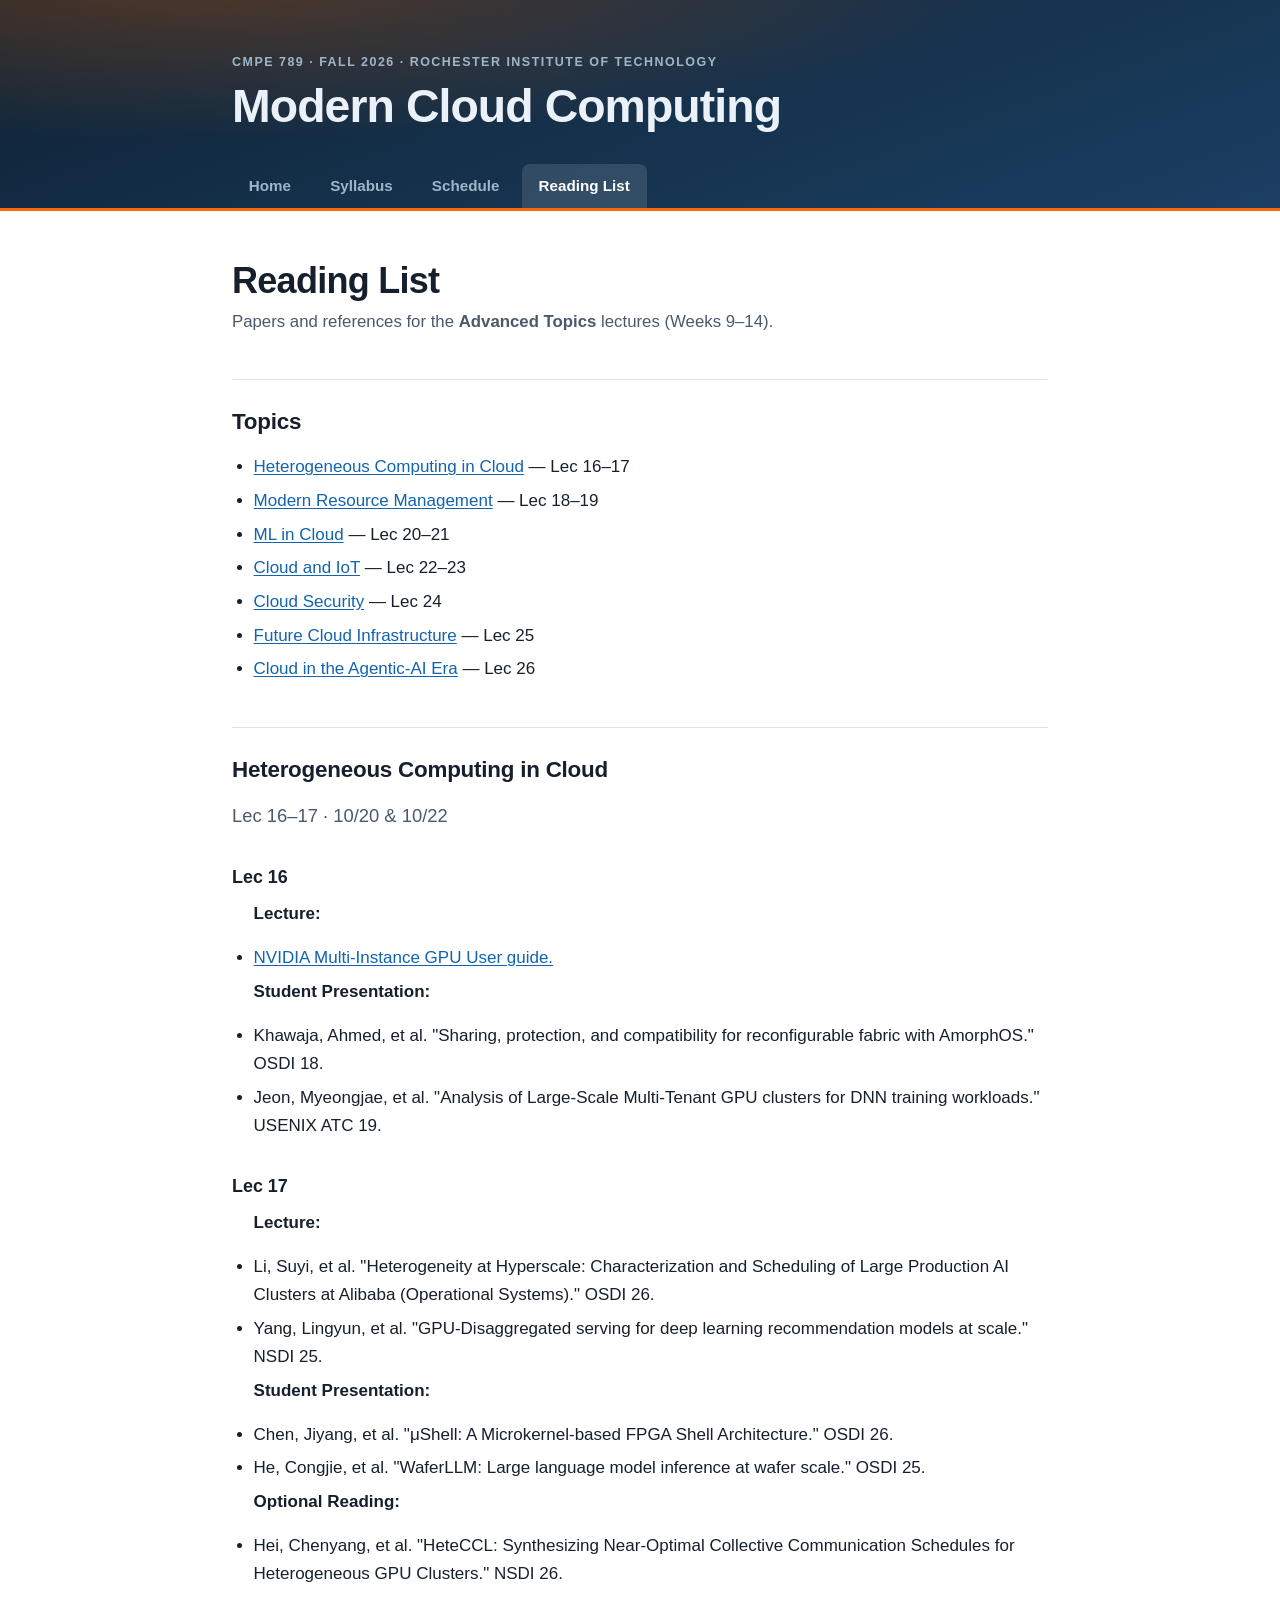
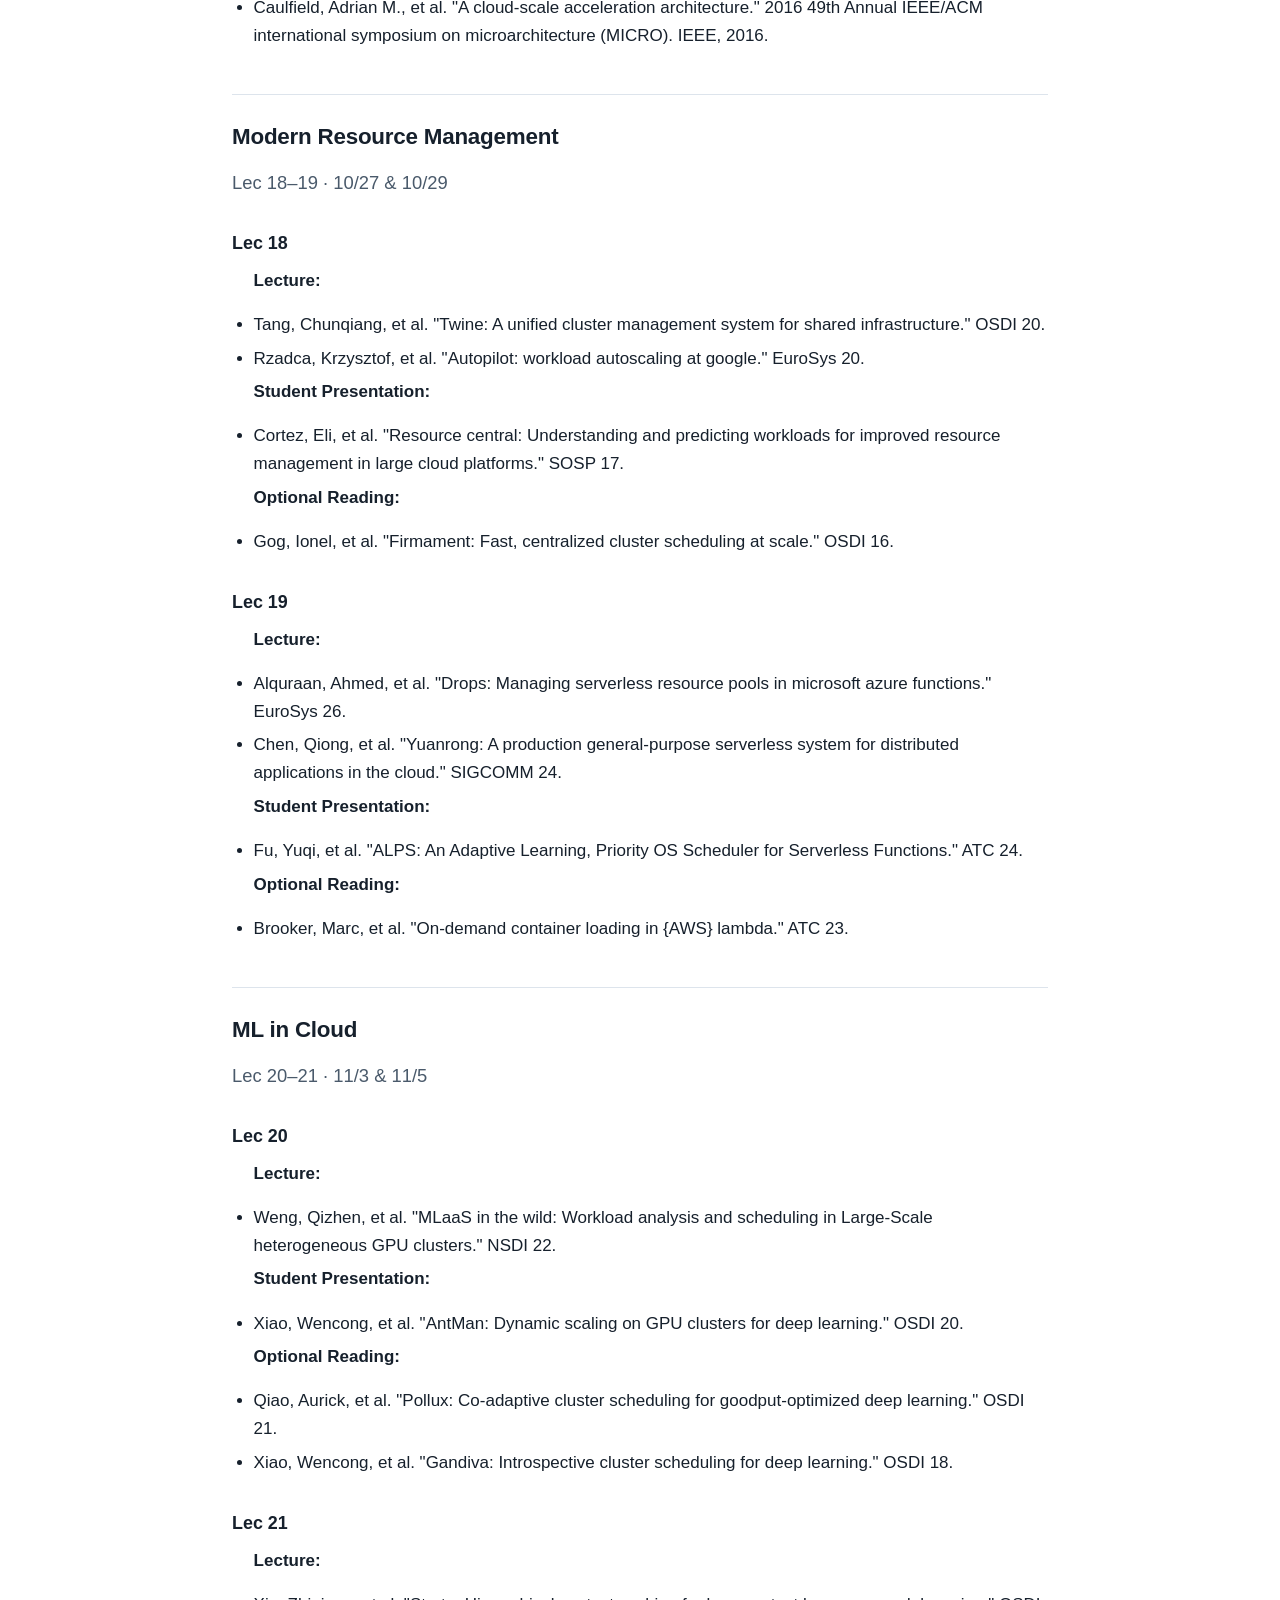
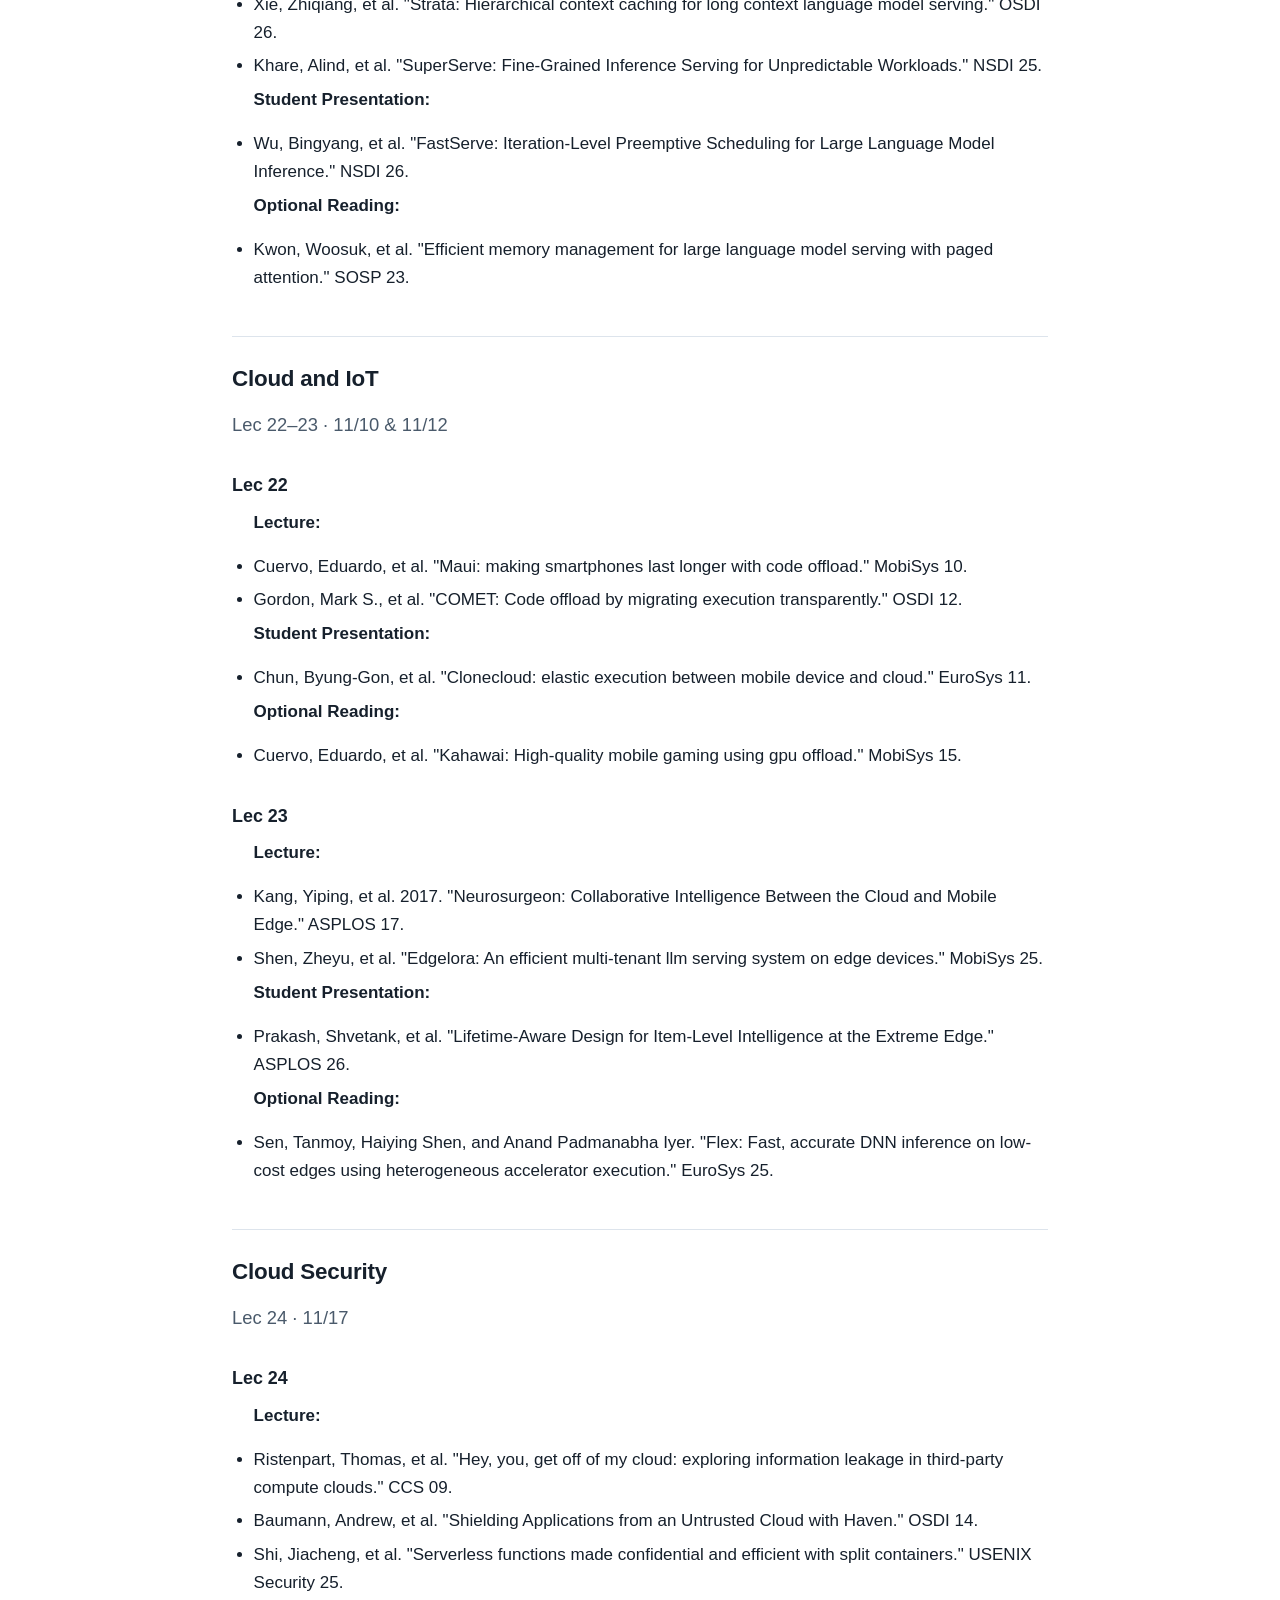
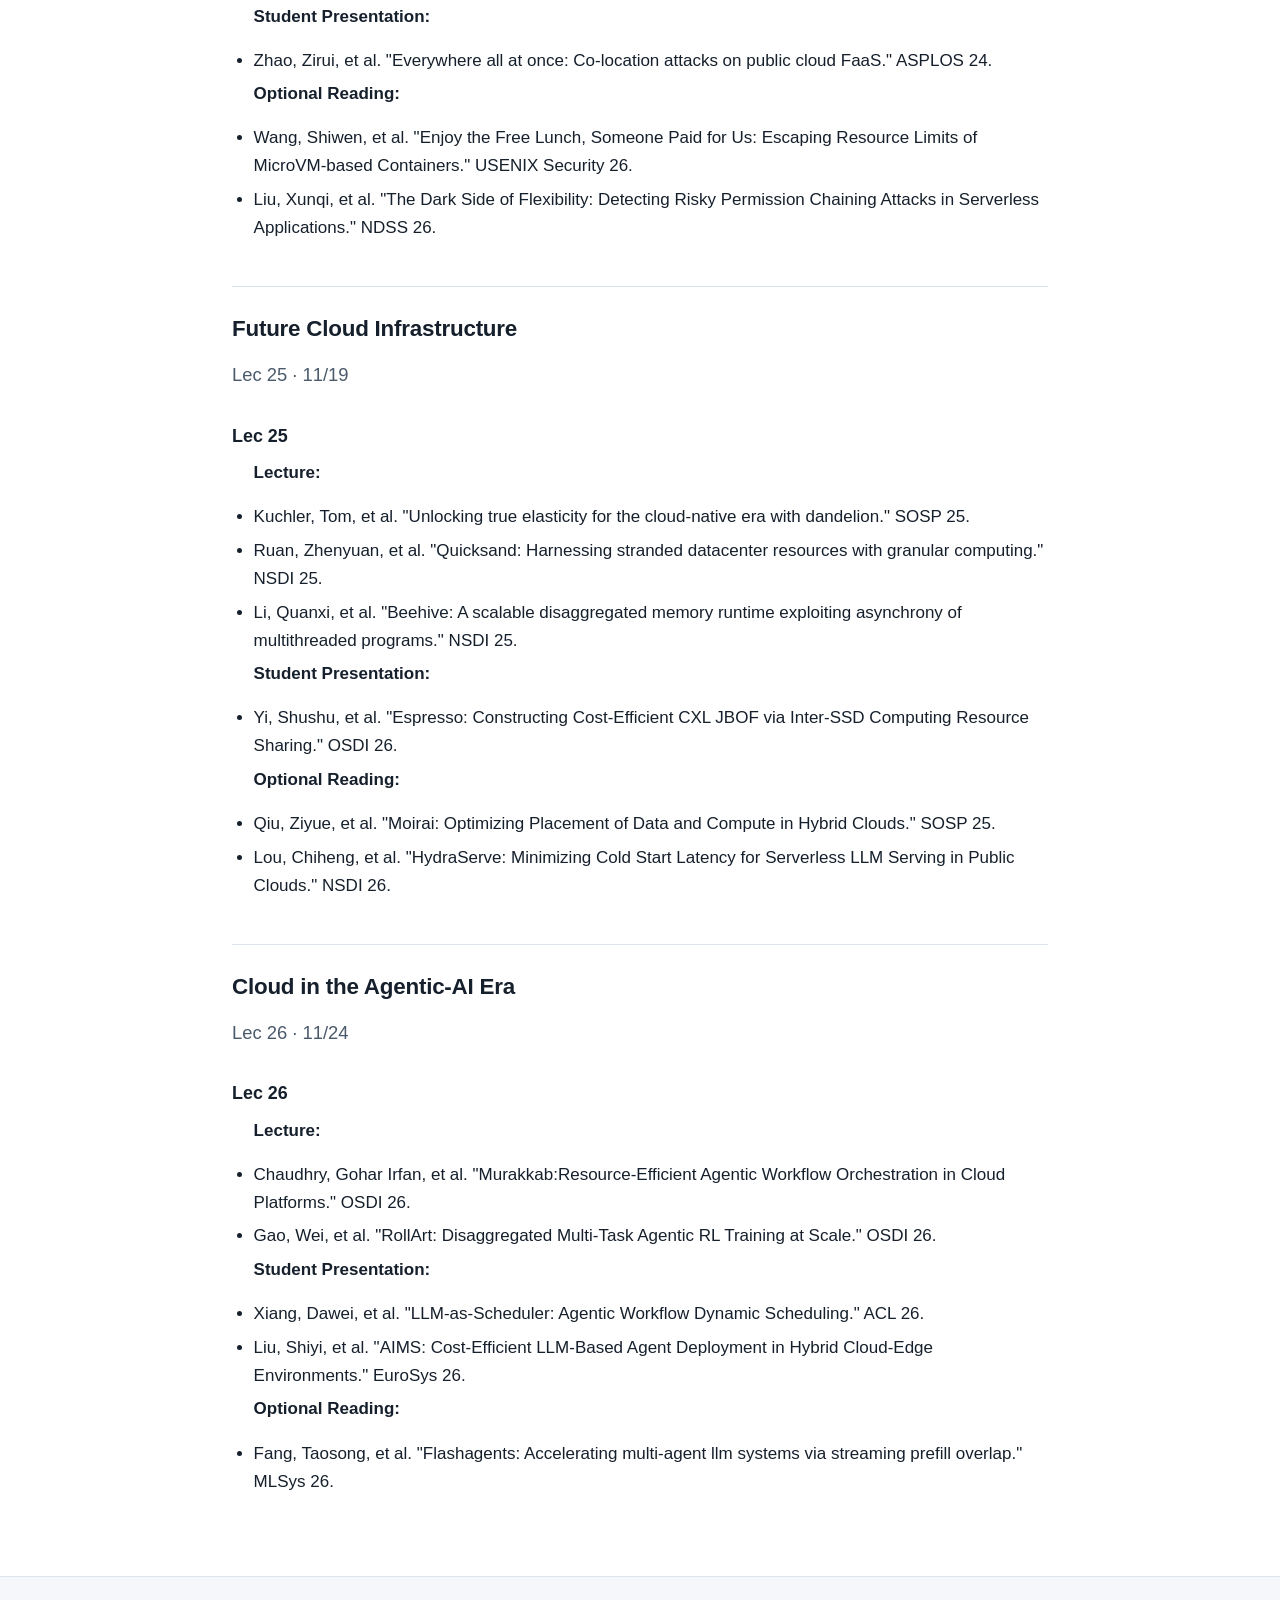
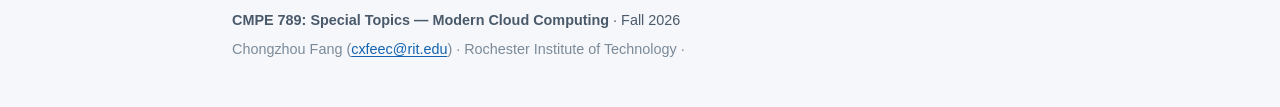
==== commit 35deab60: "update reading list and lec20" ====
--- a/reading.html
+++ b/reading.html
@@ -118,25 +118,24 @@
   <h3>Lec 20</h3>
   <ul>
     <p><b>Lecture:</b></p>
+    <li>Weng, Qizhen, et al. "MLaaS in the wild: Workload analysis and scheduling in Large-Scale heterogeneous GPU clusters." NSDI 22.</li>
+    <p><b>Student Presentation:</b></p>
+    <li>Xiao, Wencong, et al. "AntMan: Dynamic scaling on GPU clusters for deep learning." OSDI 20.</li>
+    <p><b>Optional Reading:</b></p>
     <li>Qiao, Aurick, et al. "Pollux: Co-adaptive cluster scheduling for goodput-optimized deep learning." OSDI 21.</li>
     <li>Xiao, Wencong, et al. "Gandiva: Introspective cluster scheduling for deep learning." OSDI 18.</li>
-    <p><b>Student Presentation:</b></p>
-    <li>Xiao, Wencong, et al. "AntMan: Dynamic scaling on GPU clusters for deep learning." OSDI 20.</li>
-    <p><b>Optional Reading:</b></p>
-    <li>Weng, Qizhen, et al. "MLaaS in the wild: Workload analysis and scheduling in Large-Scale heterogeneous GPU clusters." NSDI 22.</li>
-  </ul>
+   </ul>
 
   <h3>Lec 21</h3>
   <ul>
     <p><b>Lecture:</b></p>
     
     <li>Xie, Zhiqiang, et al. "Strata: Hierarchical context caching for long context language model serving." OSDI 26.</li>
+    <li>Khare, Alind, et al. "SuperServe: Fine-Grained Inference Serving for Unpredictable Workloads." NSDI 25.</li>
+    <p><b>Student Presentation:</b></p>
+    <li>Wu, Bingyang, et al. "FastServe: Iteration-Level Preemptive Scheduling for Large Language Model Inference." NSDI 26.</li>
+    <p><b>Optional Reading:</b></p>
     <li>Kwon, Woosuk, et al. "Efficient memory management for large language model serving with paged attention." SOSP 23.</li>
-    
-    <p><b>Student Presentation:</b></p>
-    <li>Wu, Bingyang, et al. "FastServe: Iteration-Level Preemptive Scheduling for Large Language Model Inference." NSDI 26.</li>
-    <p><b>Optional Reading:</b></p>
-    <li>Khare, Alind, et al. "SuperServe: Fine-Grained Inference Serving for Unpredictable Workloads." NSDI 25.</li>
   </ul>
 
 
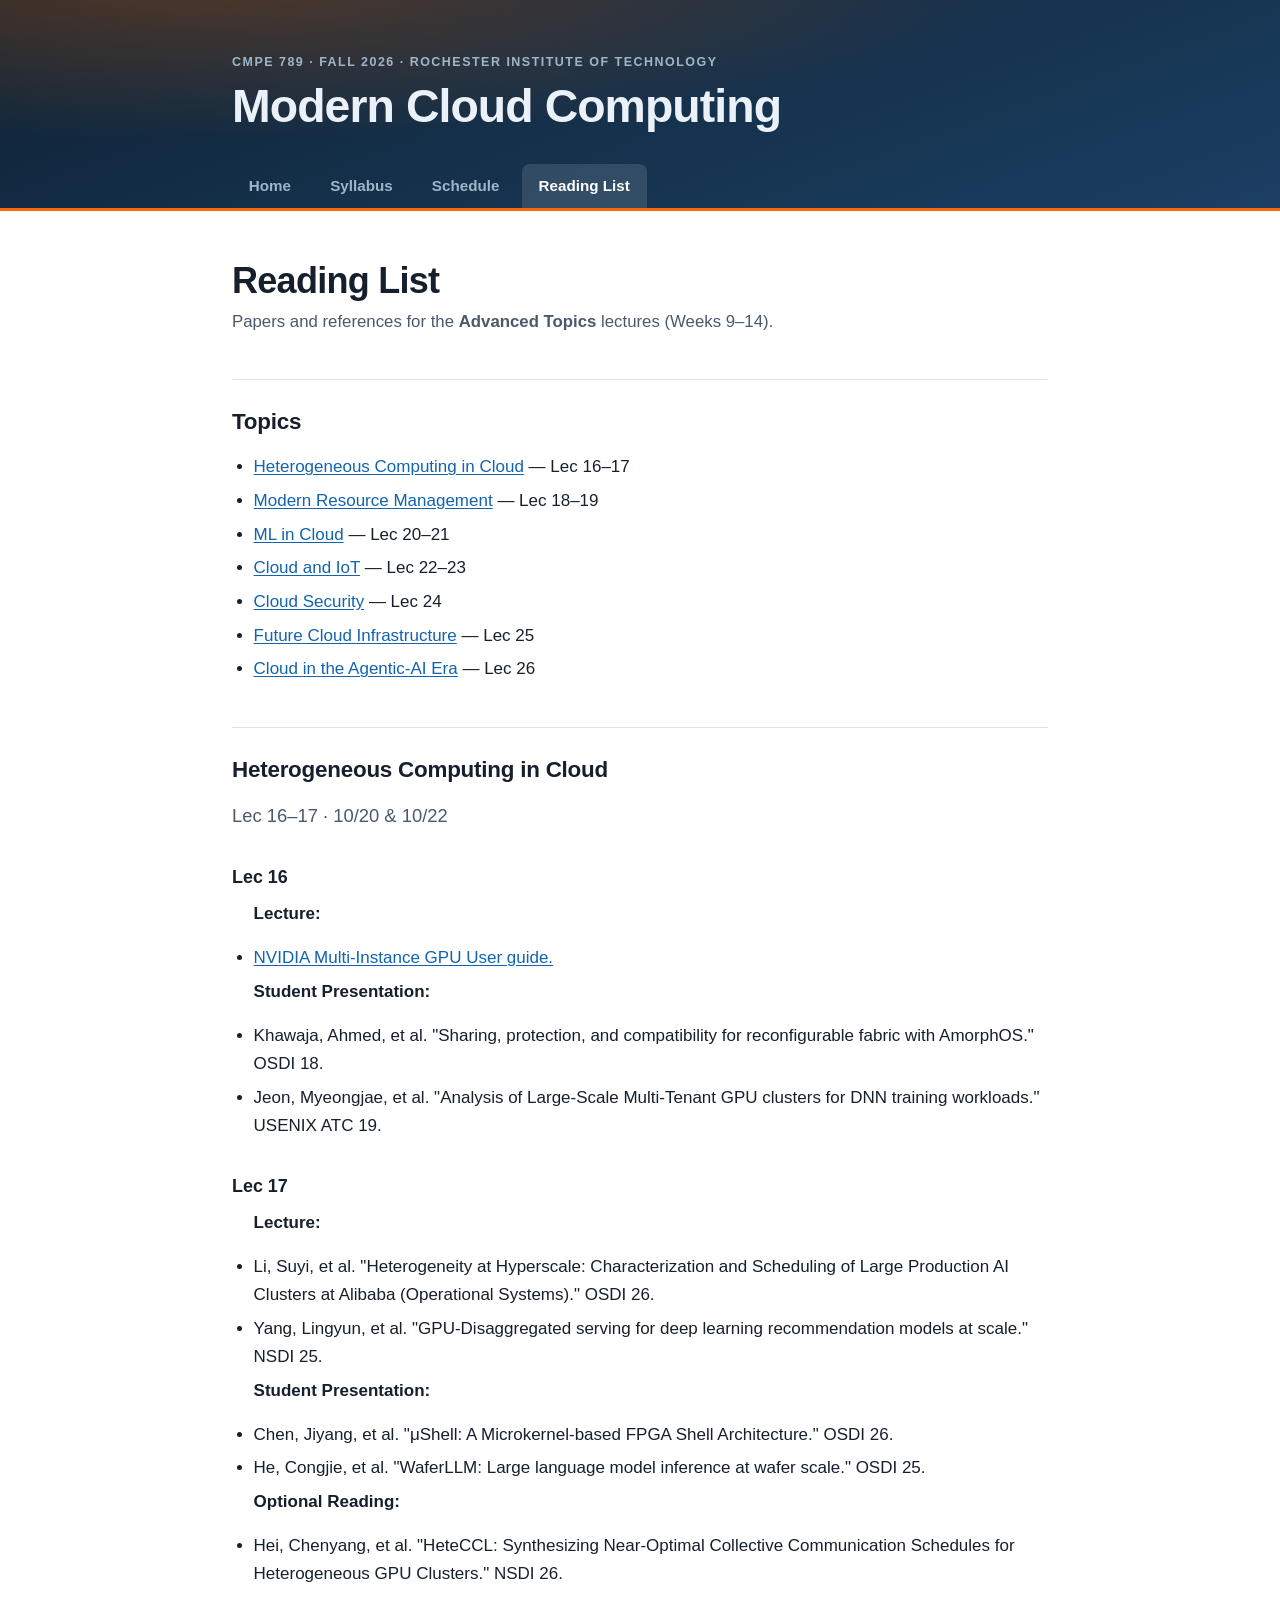
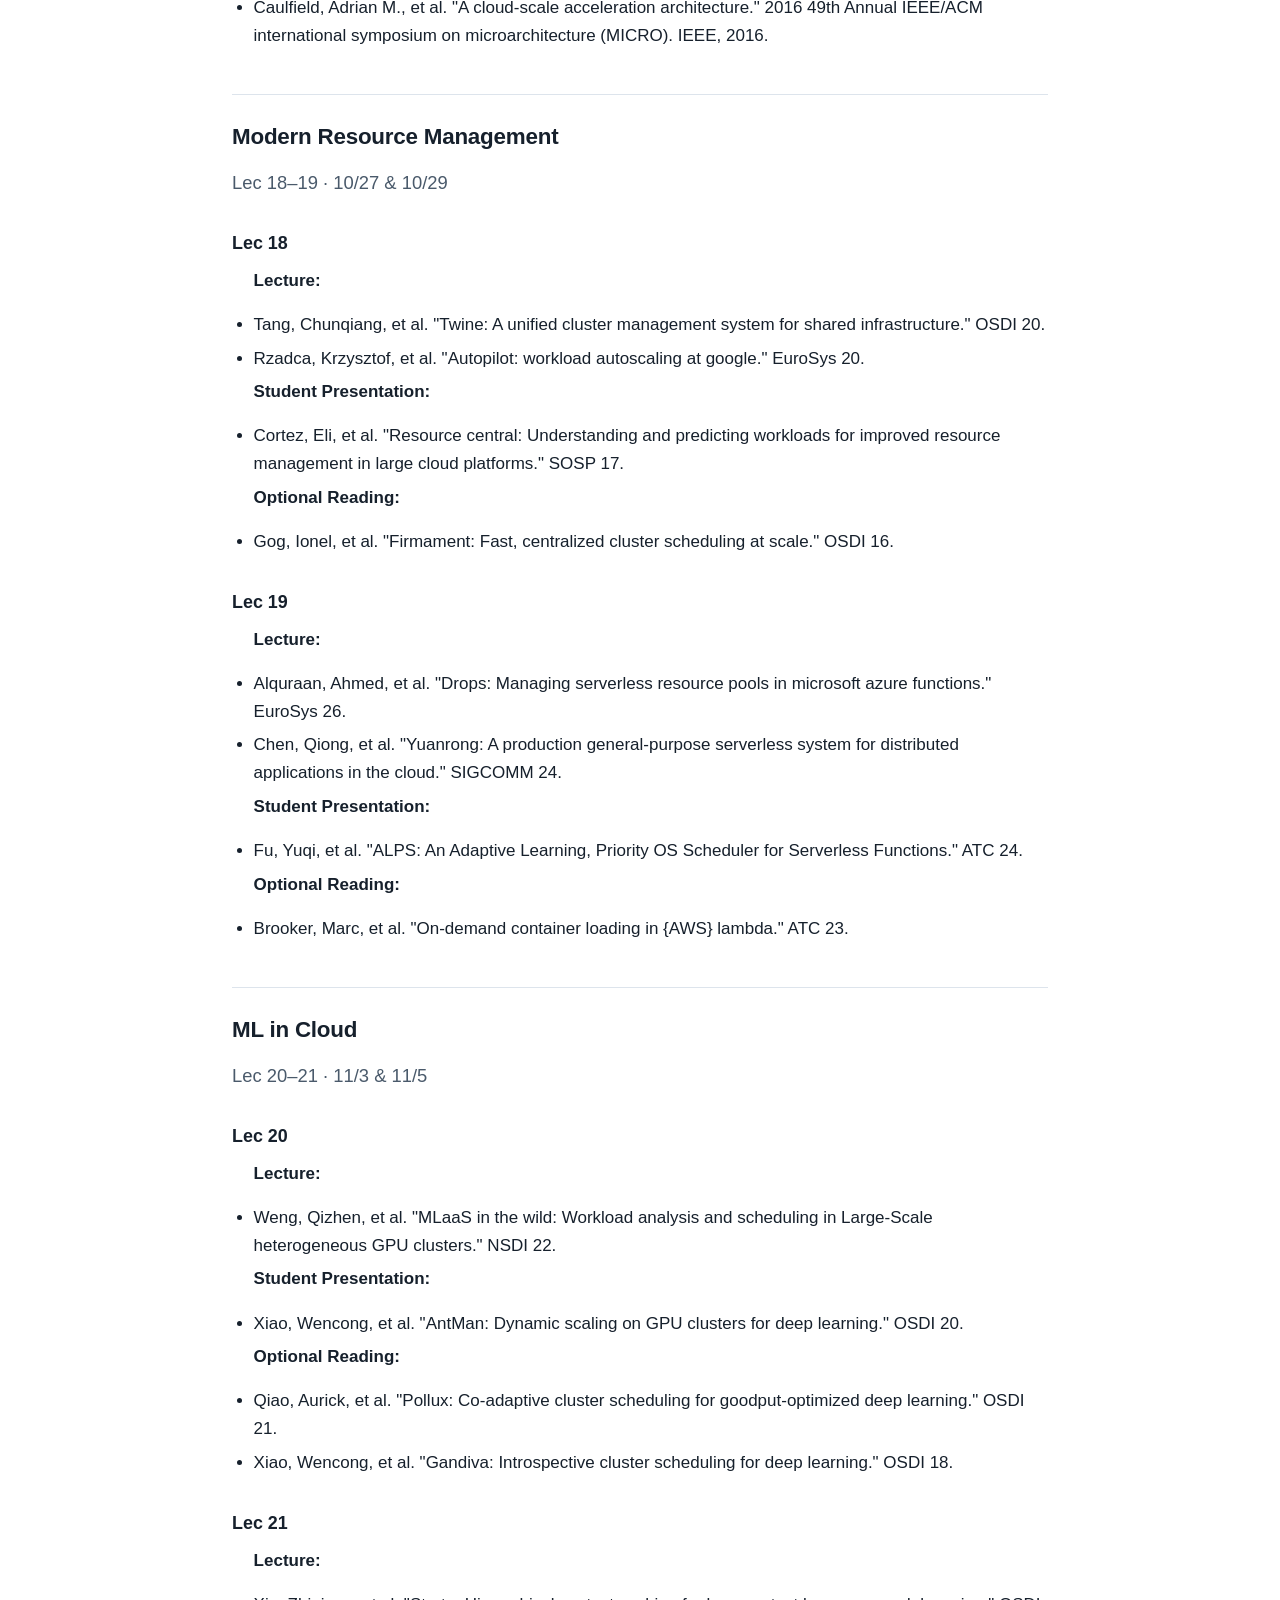
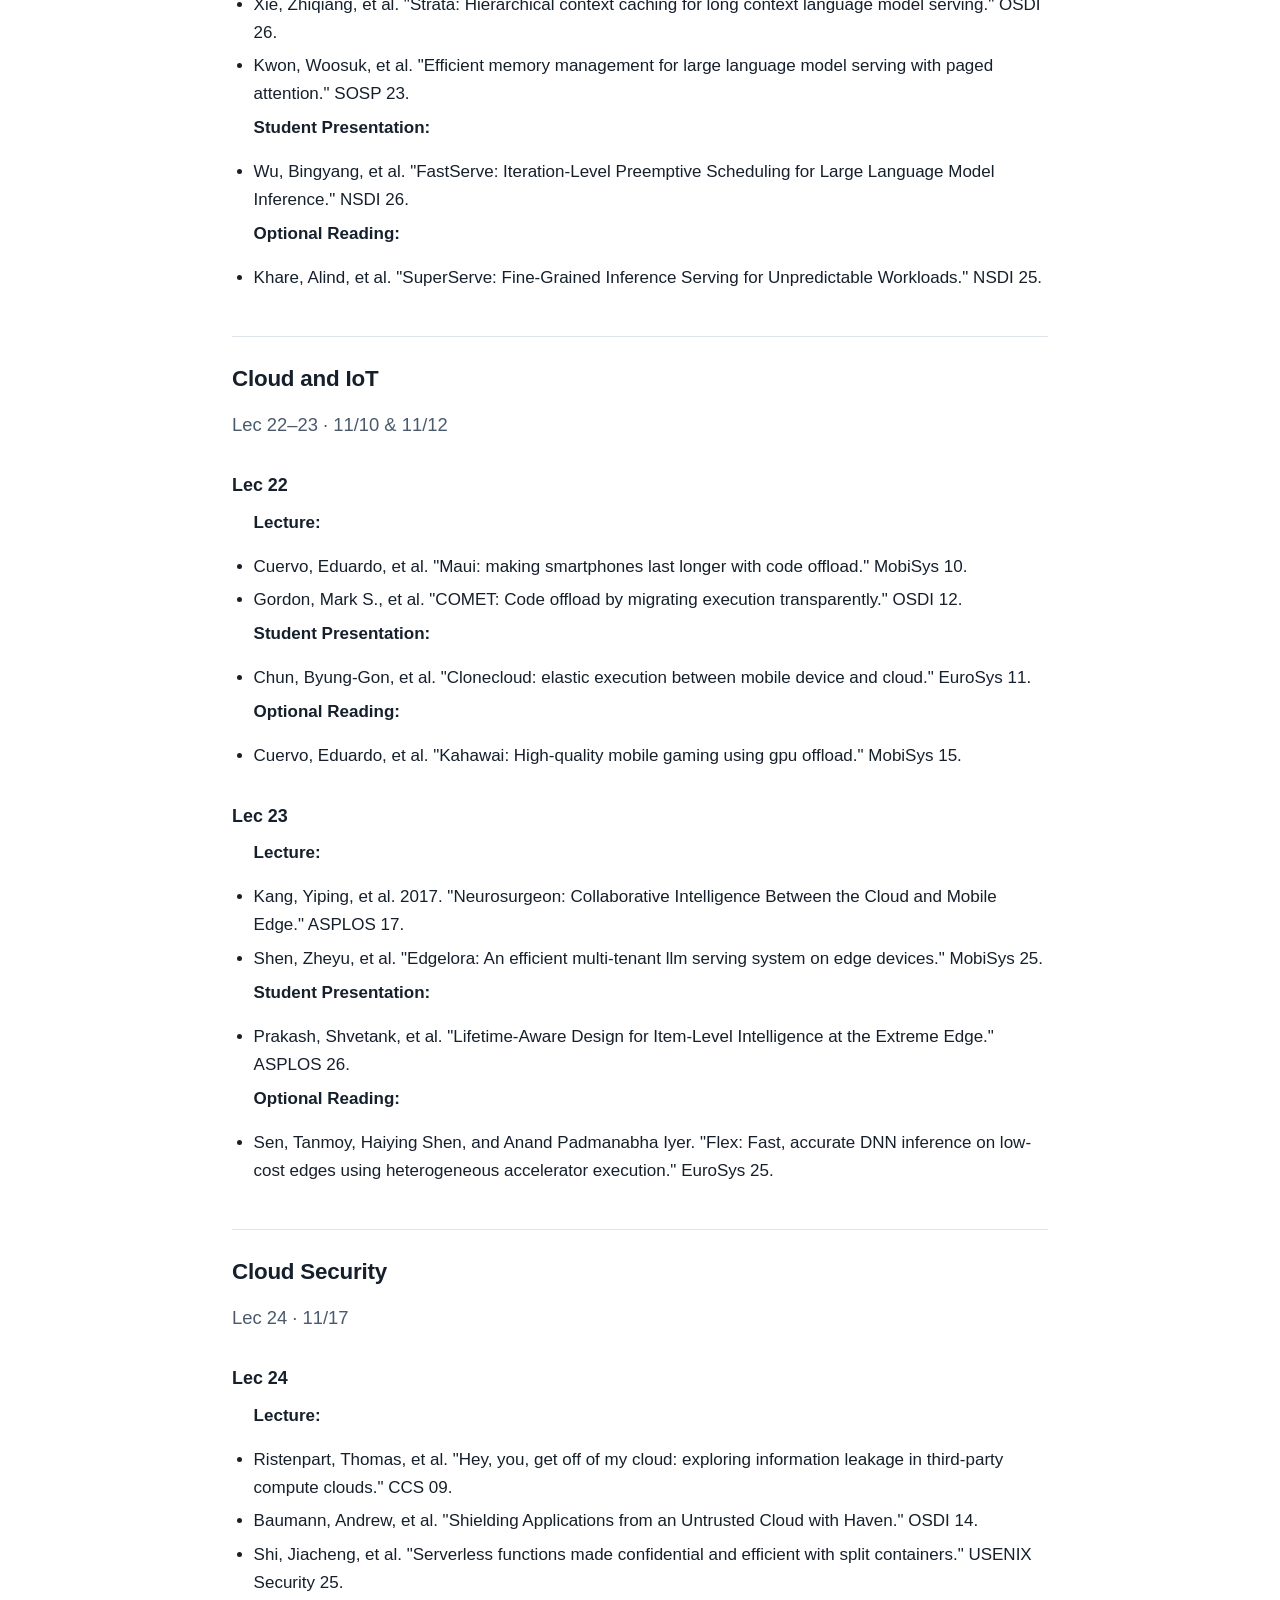
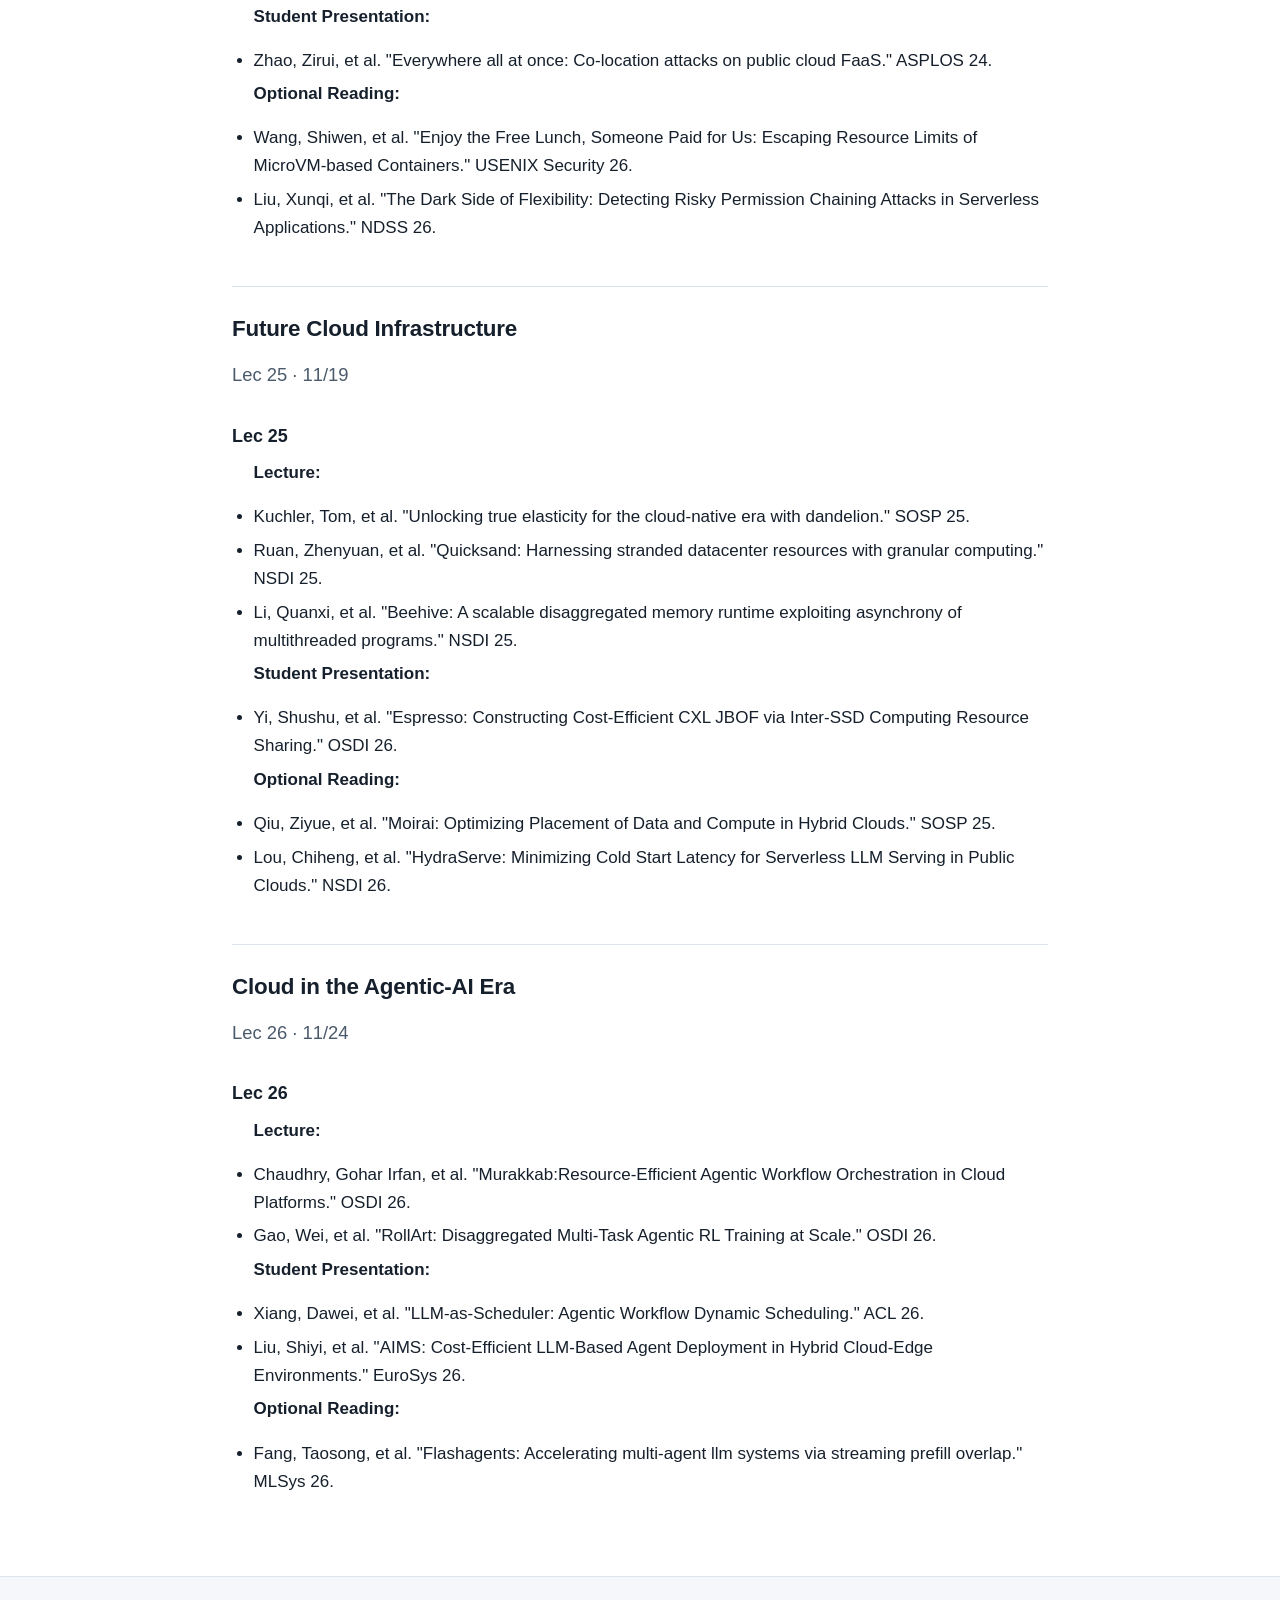
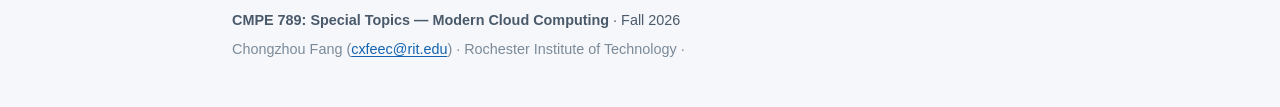
==== commit 738c3fe4: "finalize lec21 reading" ====
--- a/reading.html
+++ b/reading.html
@@ -131,11 +131,12 @@
     <p><b>Lecture:</b></p>
     
     <li>Xie, Zhiqiang, et al. "Strata: Hierarchical context caching for long context language model serving." OSDI 26.</li>
+    <li>Kwon, Woosuk, et al. "Efficient memory management for large language model serving with paged attention." SOSP 23.</li>
+
+    <p><b>Student Presentation:</b></p>
+    <li>Wu, Bingyang, et al. "FastServe: Iteration-Level Preemptive Scheduling for Large Language Model Inference." NSDI 26.</li>
+    <p><b>Optional Reading:</b></p>
     <li>Khare, Alind, et al. "SuperServe: Fine-Grained Inference Serving for Unpredictable Workloads." NSDI 25.</li>
-    <p><b>Student Presentation:</b></p>
-    <li>Wu, Bingyang, et al. "FastServe: Iteration-Level Preemptive Scheduling for Large Language Model Inference." NSDI 26.</li>
-    <p><b>Optional Reading:</b></p>
-    <li>Kwon, Woosuk, et al. "Efficient memory management for large language model serving with paged attention." SOSP 23.</li>
   </ul>
 
 
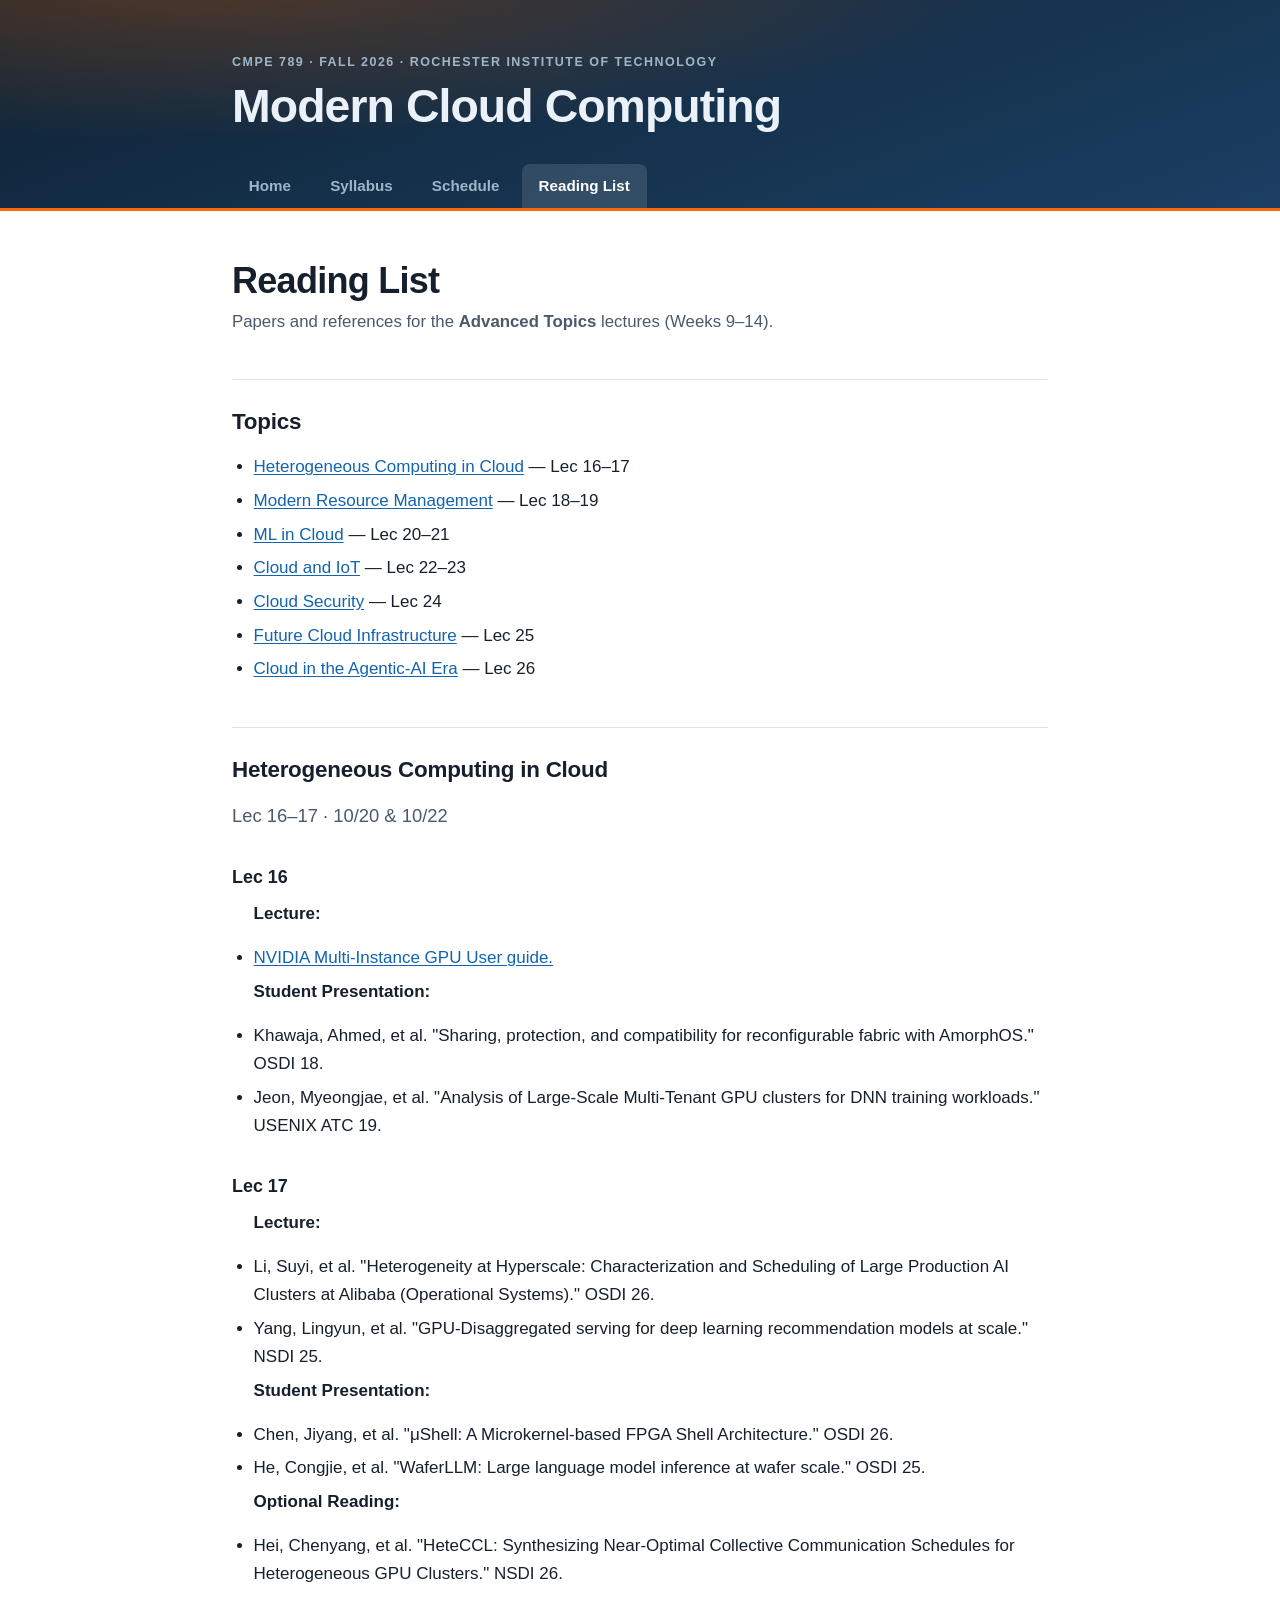
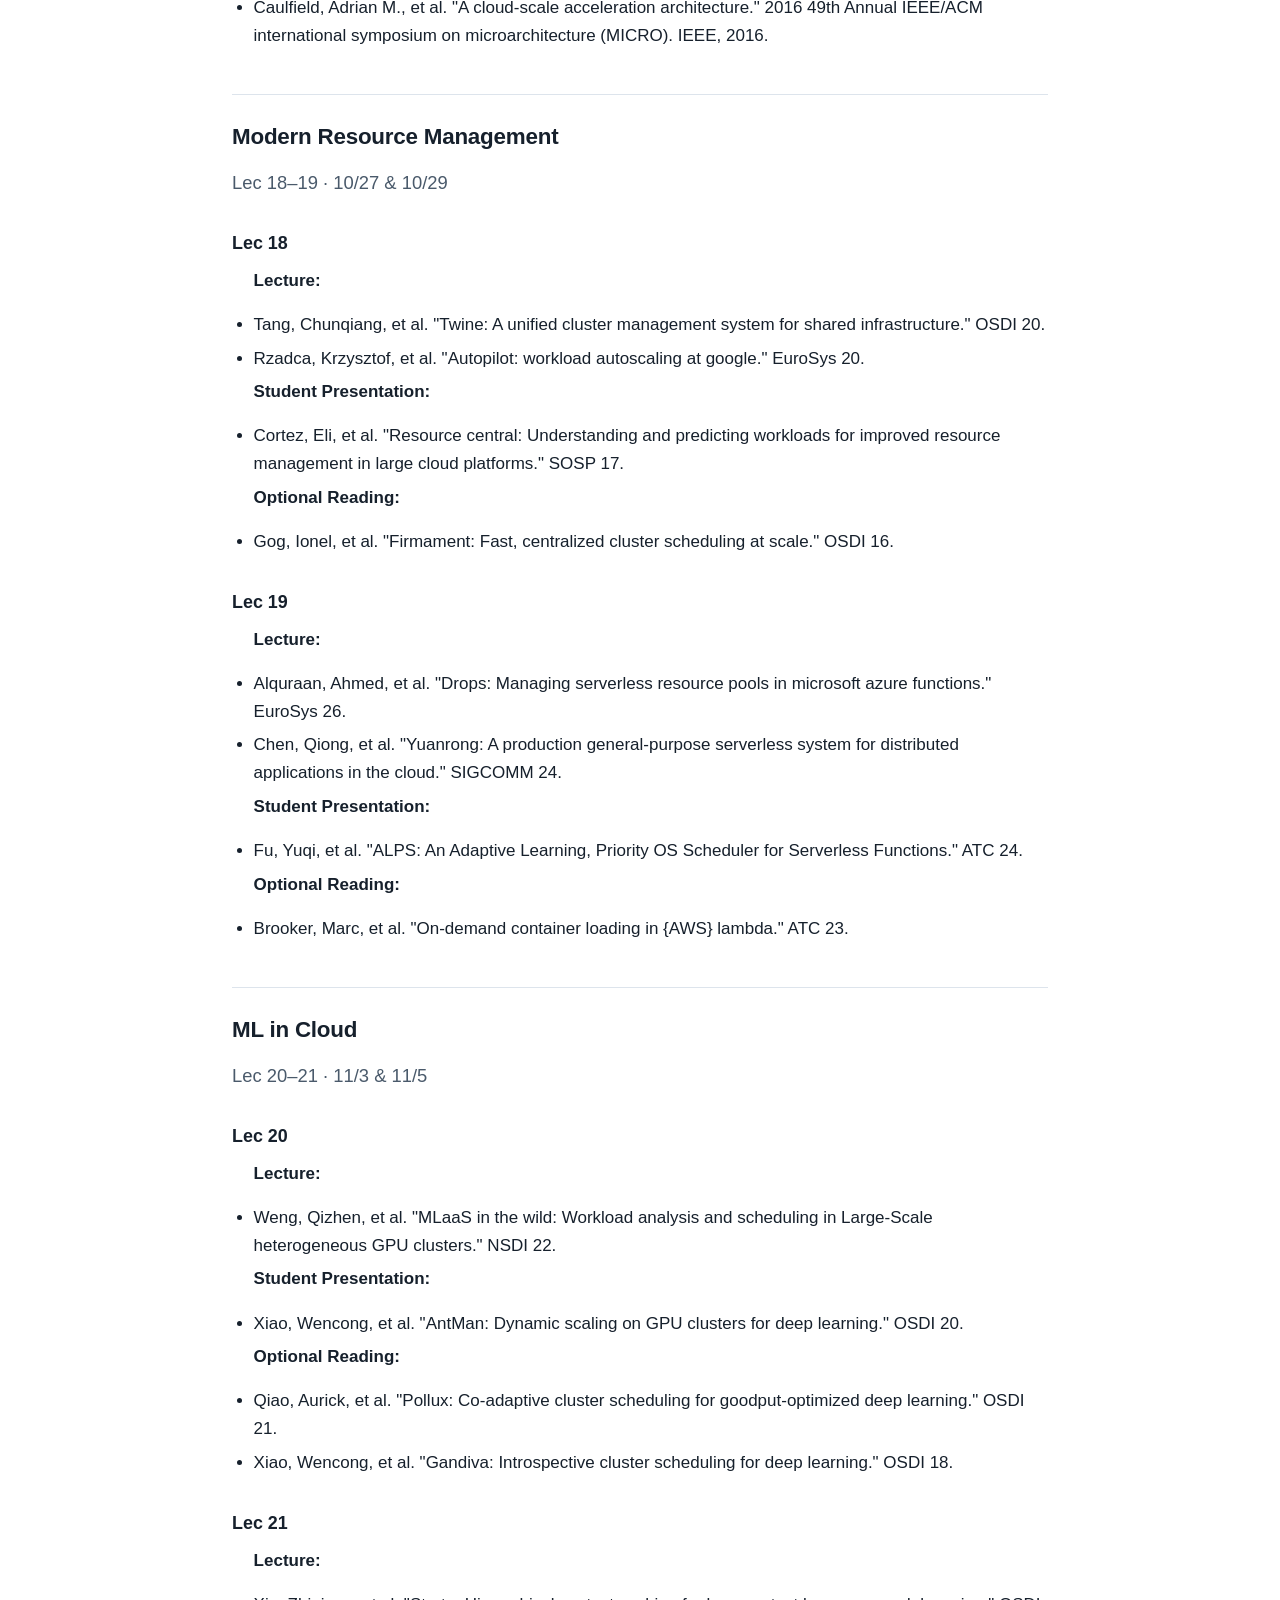
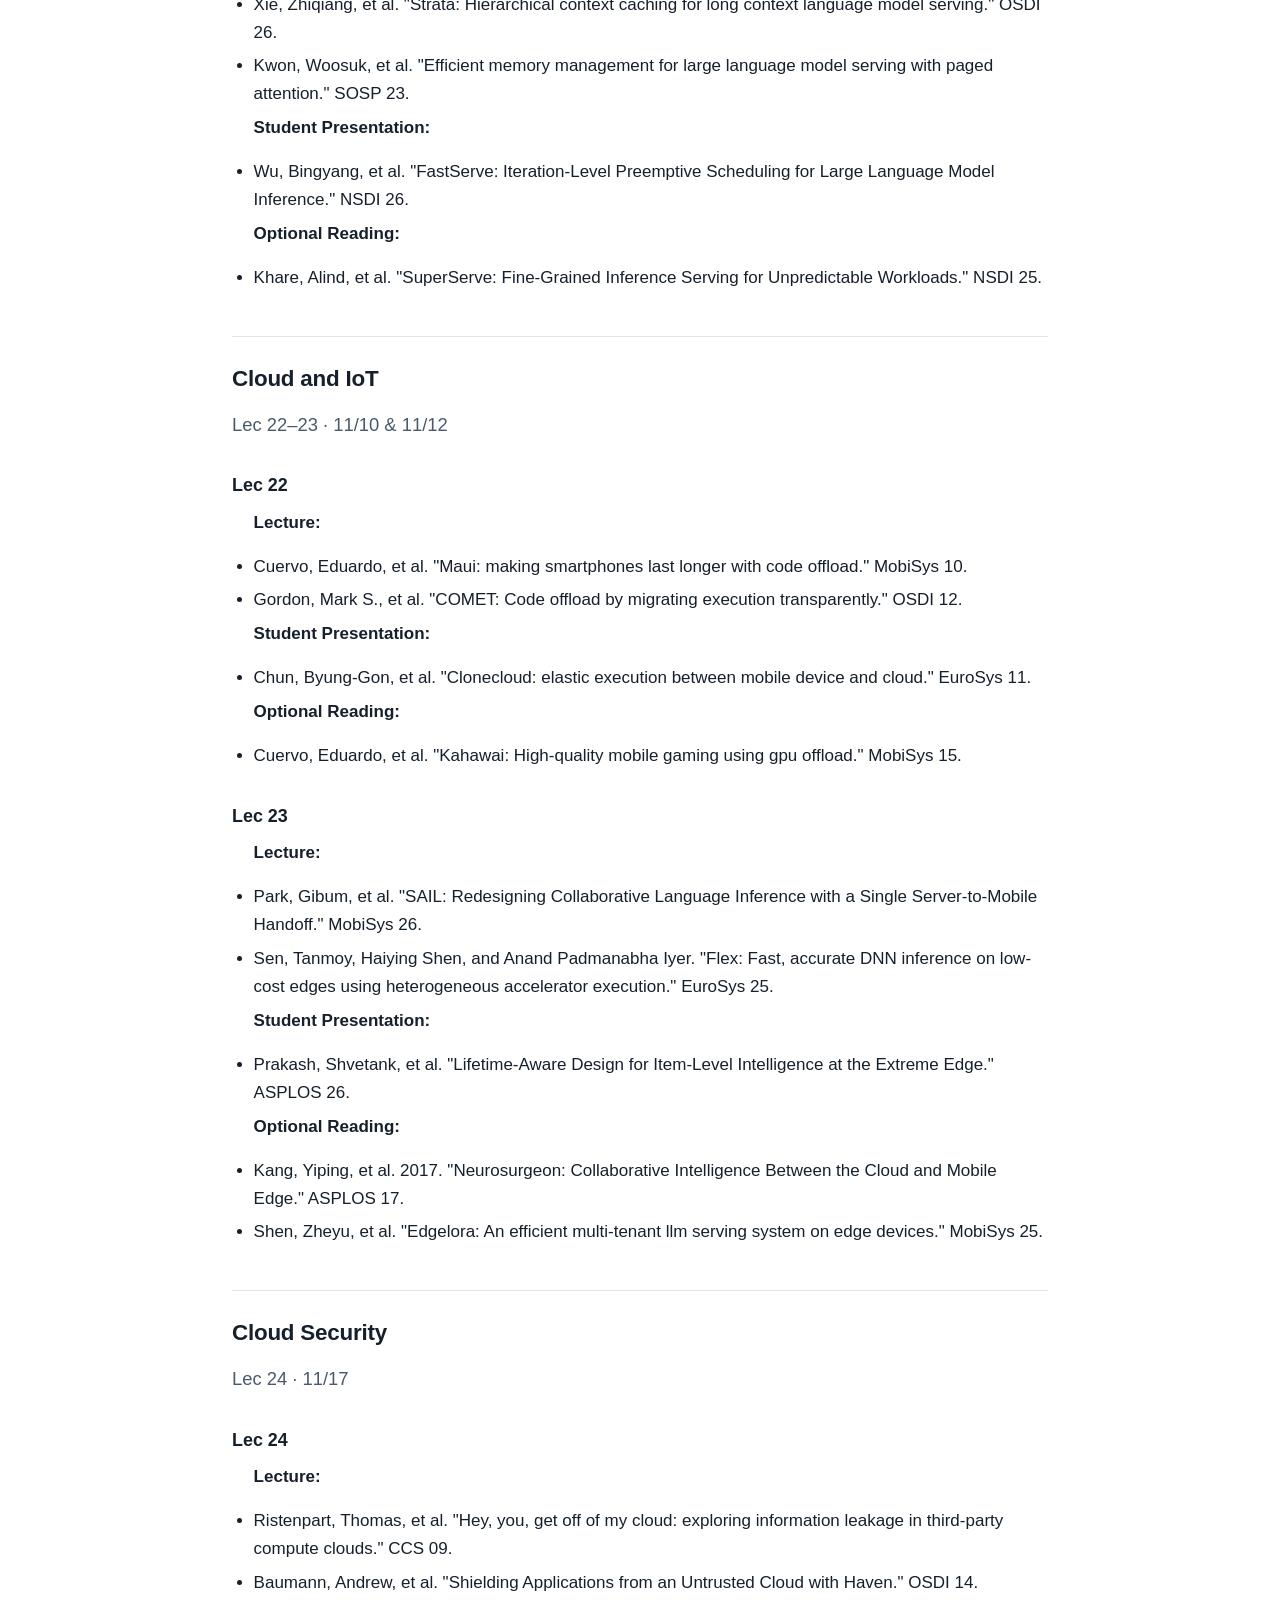
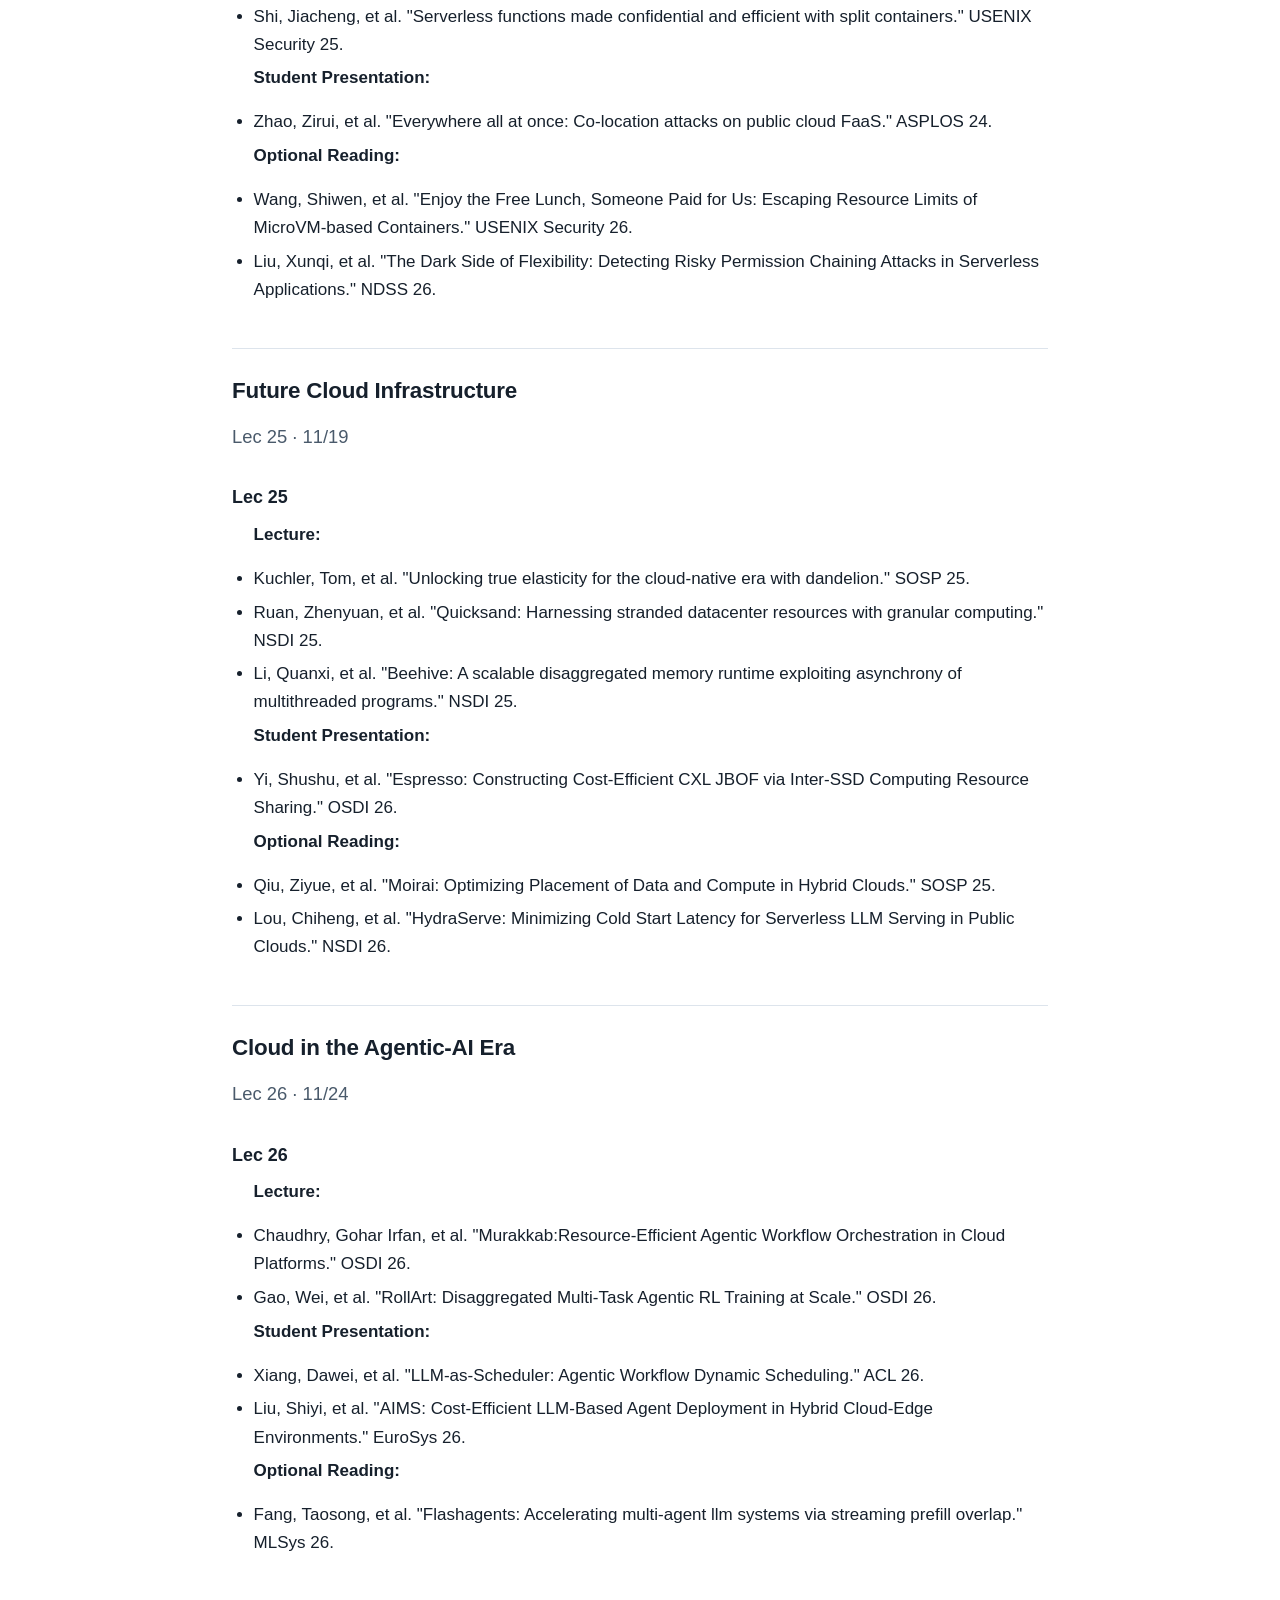
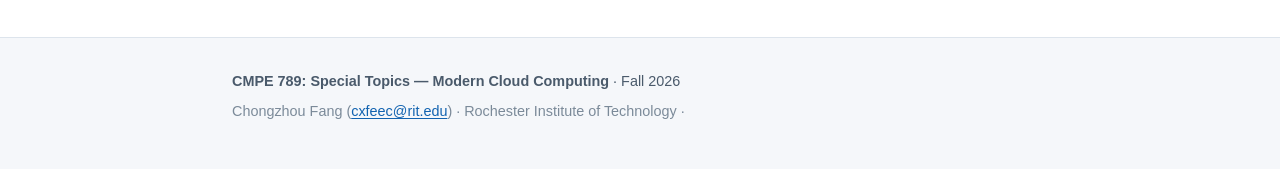
==== commit e7c4c5eb: "udpate lec23 reading list" ====
--- a/reading.html
+++ b/reading.html
@@ -157,12 +157,13 @@
   <h3>Lec 23</h3>
   <ul>
     <p><b>Lecture:</b></p>
+    <li>Park, Gibum, et al. "SAIL: Redesigning Collaborative Language Inference with a Single Server-to-Mobile Handoff." MobiSys 26.</li>
+    <li>Sen, Tanmoy, Haiying Shen, and Anand Padmanabha Iyer. "Flex: Fast, accurate DNN inference on low-cost edges using heterogeneous accelerator execution." EuroSys 25.</li>
+    <p><b>Student Presentation:</b></p>
+    <li>Prakash, Shvetank, et al. "Lifetime-Aware Design for Item-Level Intelligence at the Extreme Edge." ASPLOS 26.</li>
+    <p><b>Optional Reading:</b></p>
     <li>Kang, Yiping, et al. 2017. "Neurosurgeon: Collaborative Intelligence Between the Cloud and Mobile Edge." ASPLOS 17.</li>
     <li>Shen, Zheyu, et al. "Edgelora: An efficient multi-tenant llm serving system on edge devices." MobiSys 25.</li>
-    <p><b>Student Presentation:</b></p>
-    <li>Prakash, Shvetank, et al. "Lifetime-Aware Design for Item-Level Intelligence at the Extreme Edge." ASPLOS 26.</li>
-    <p><b>Optional Reading:</b></p>
-    <li>Sen, Tanmoy, Haiying Shen, and Anand Padmanabha Iyer. "Flex: Fast, accurate DNN inference on low-cost edges using heterogeneous accelerator execution." EuroSys 25.</li>
   </ul>
 
 
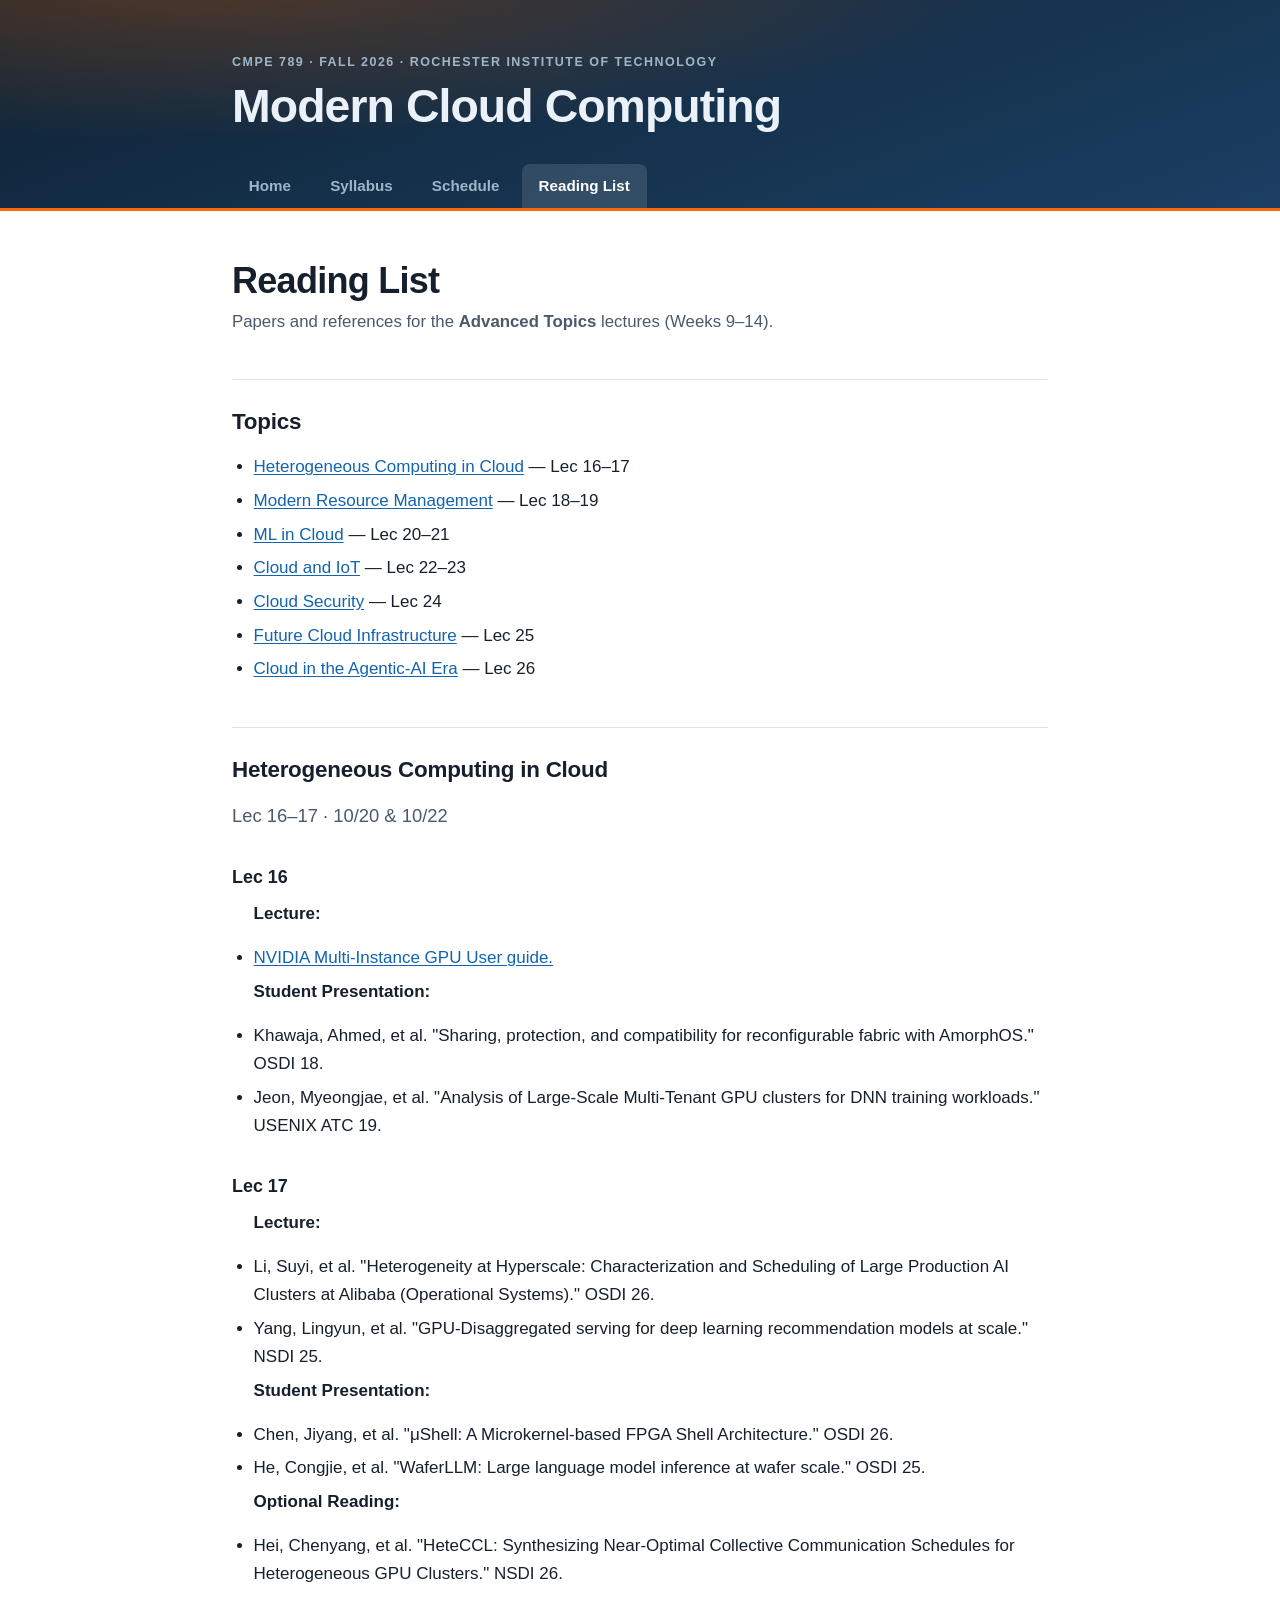
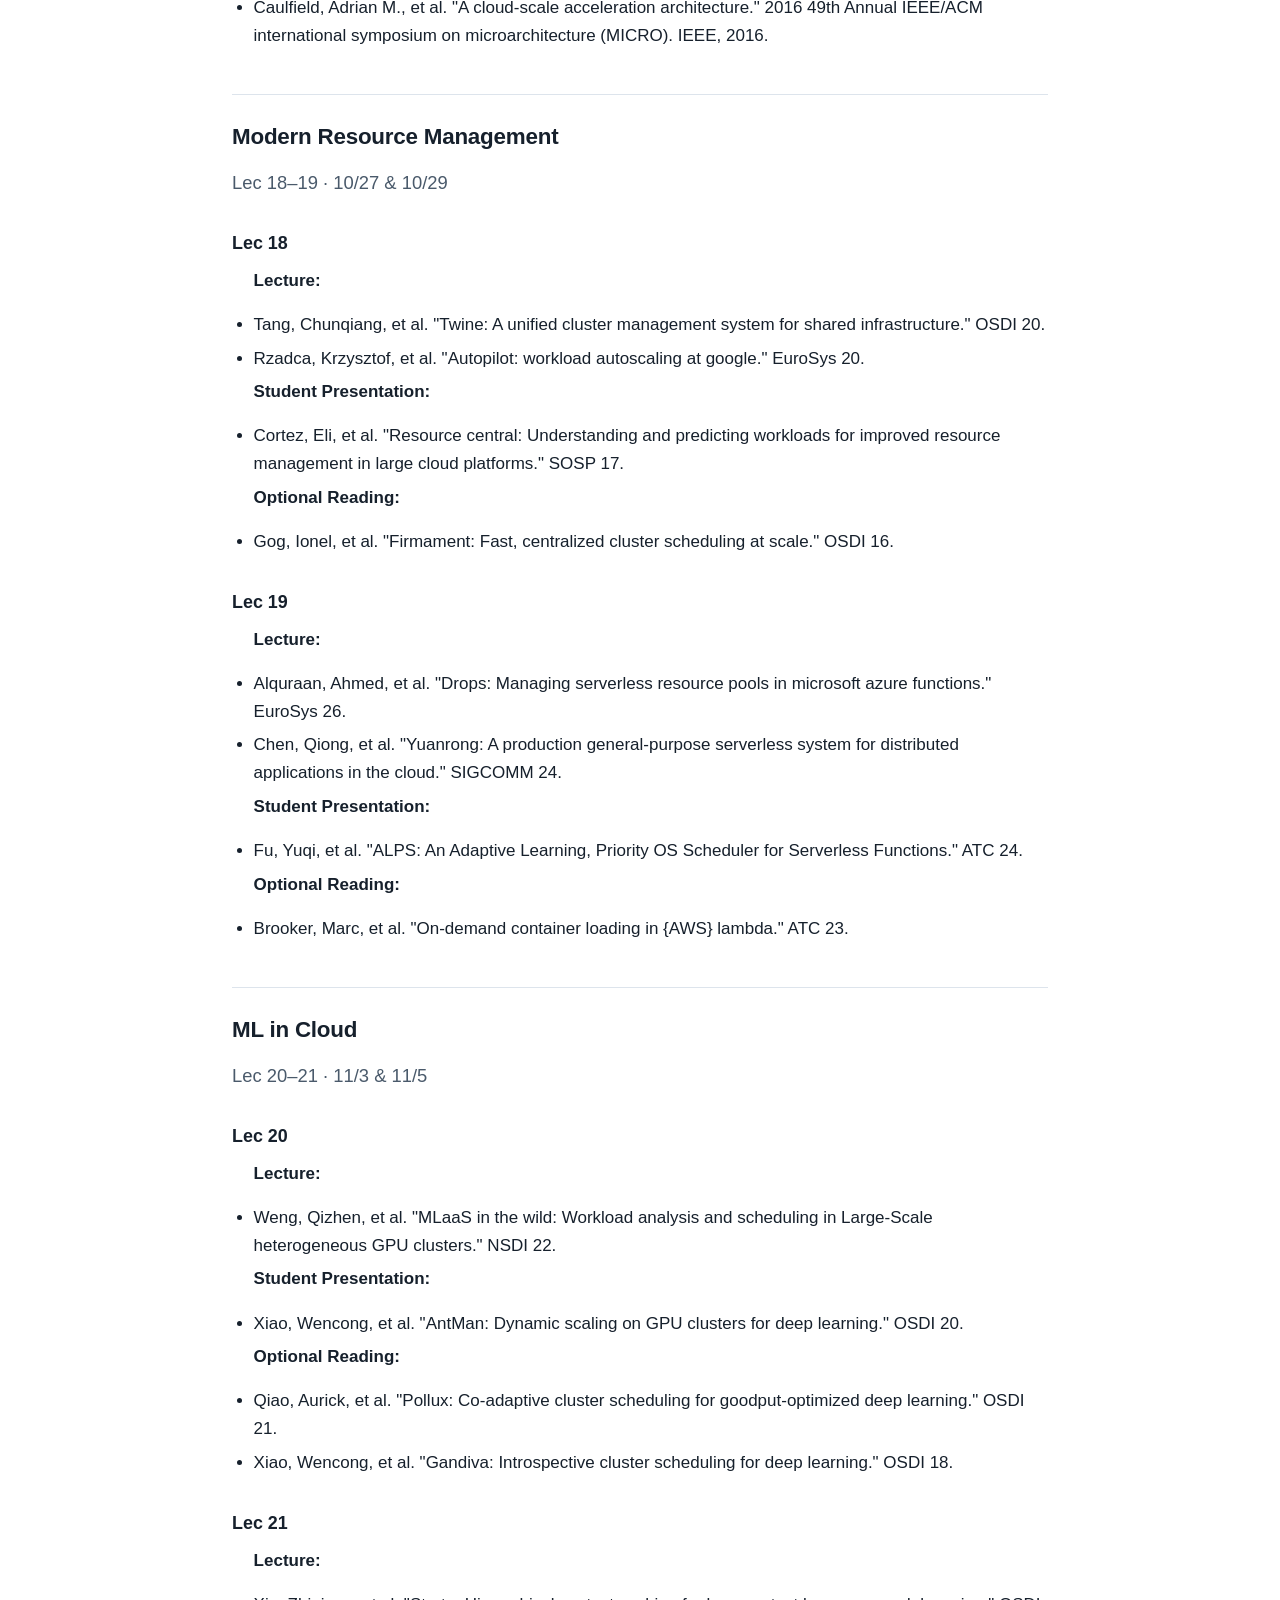
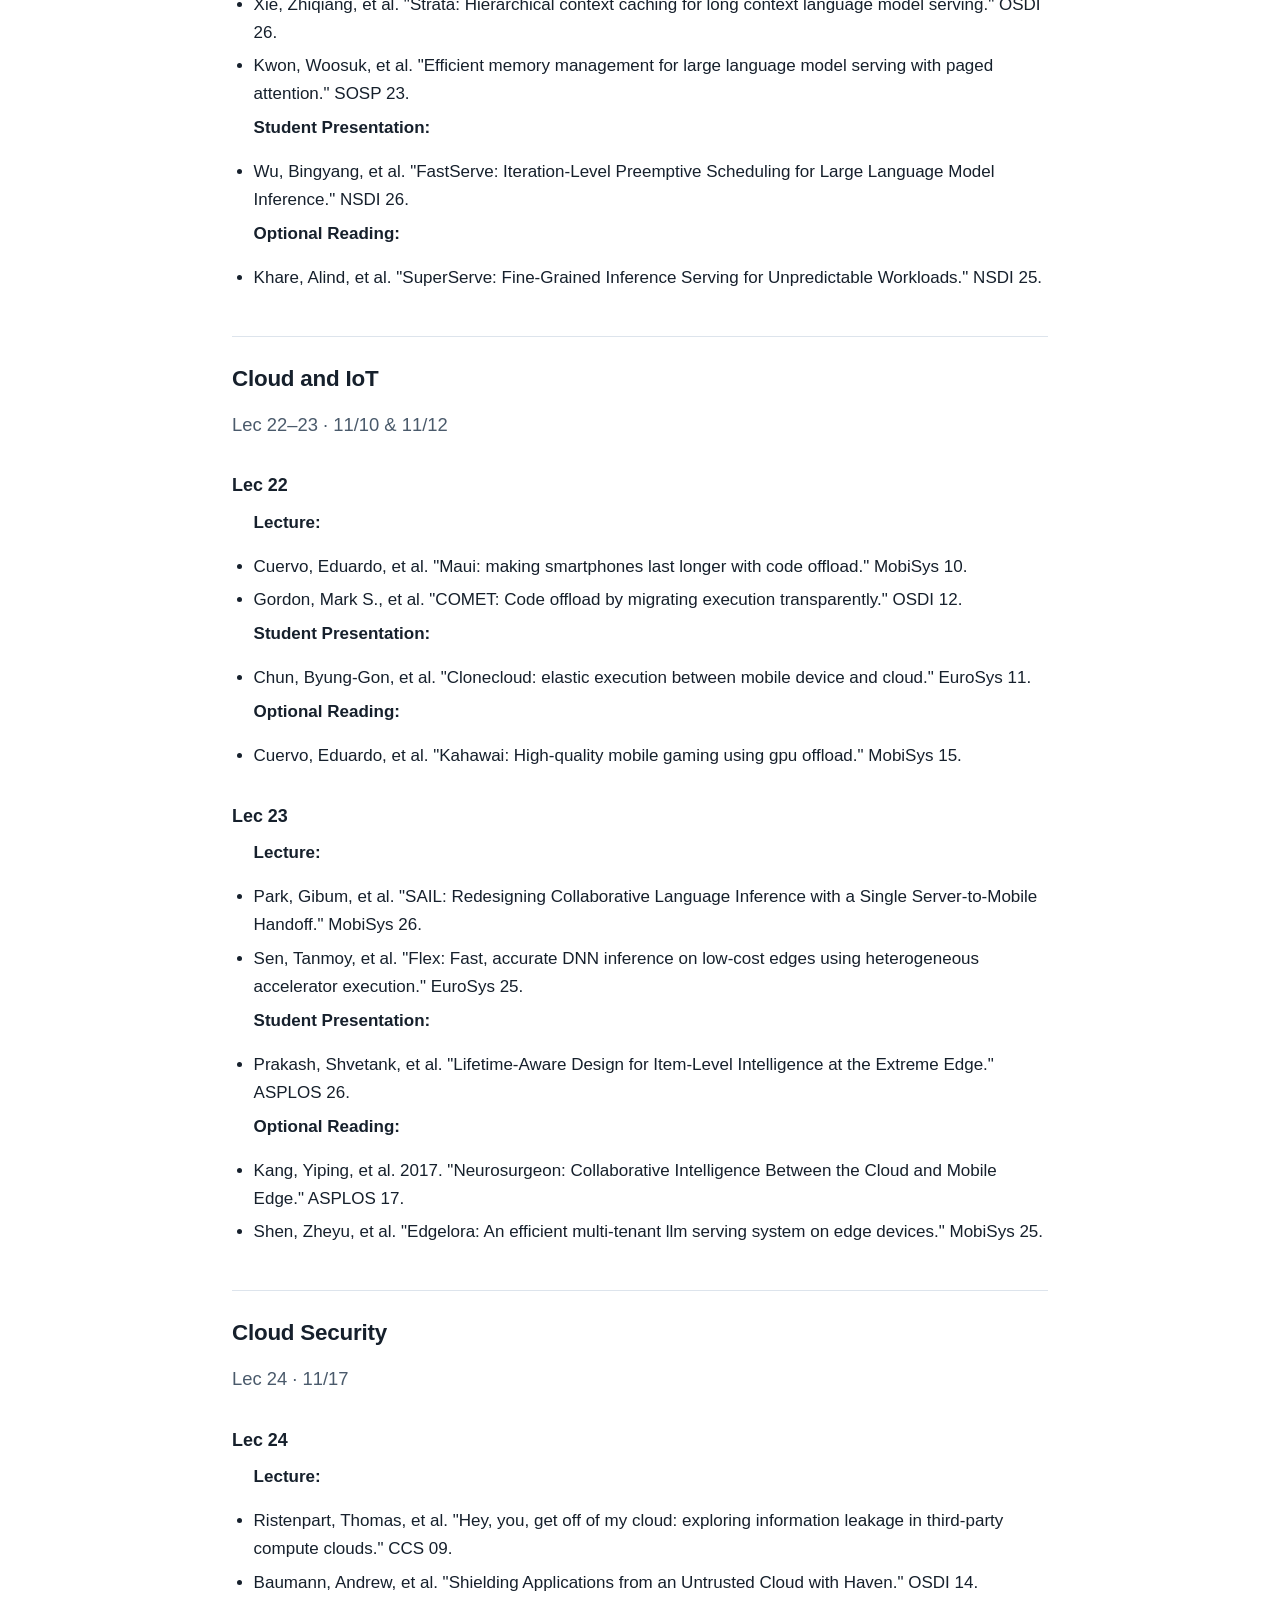
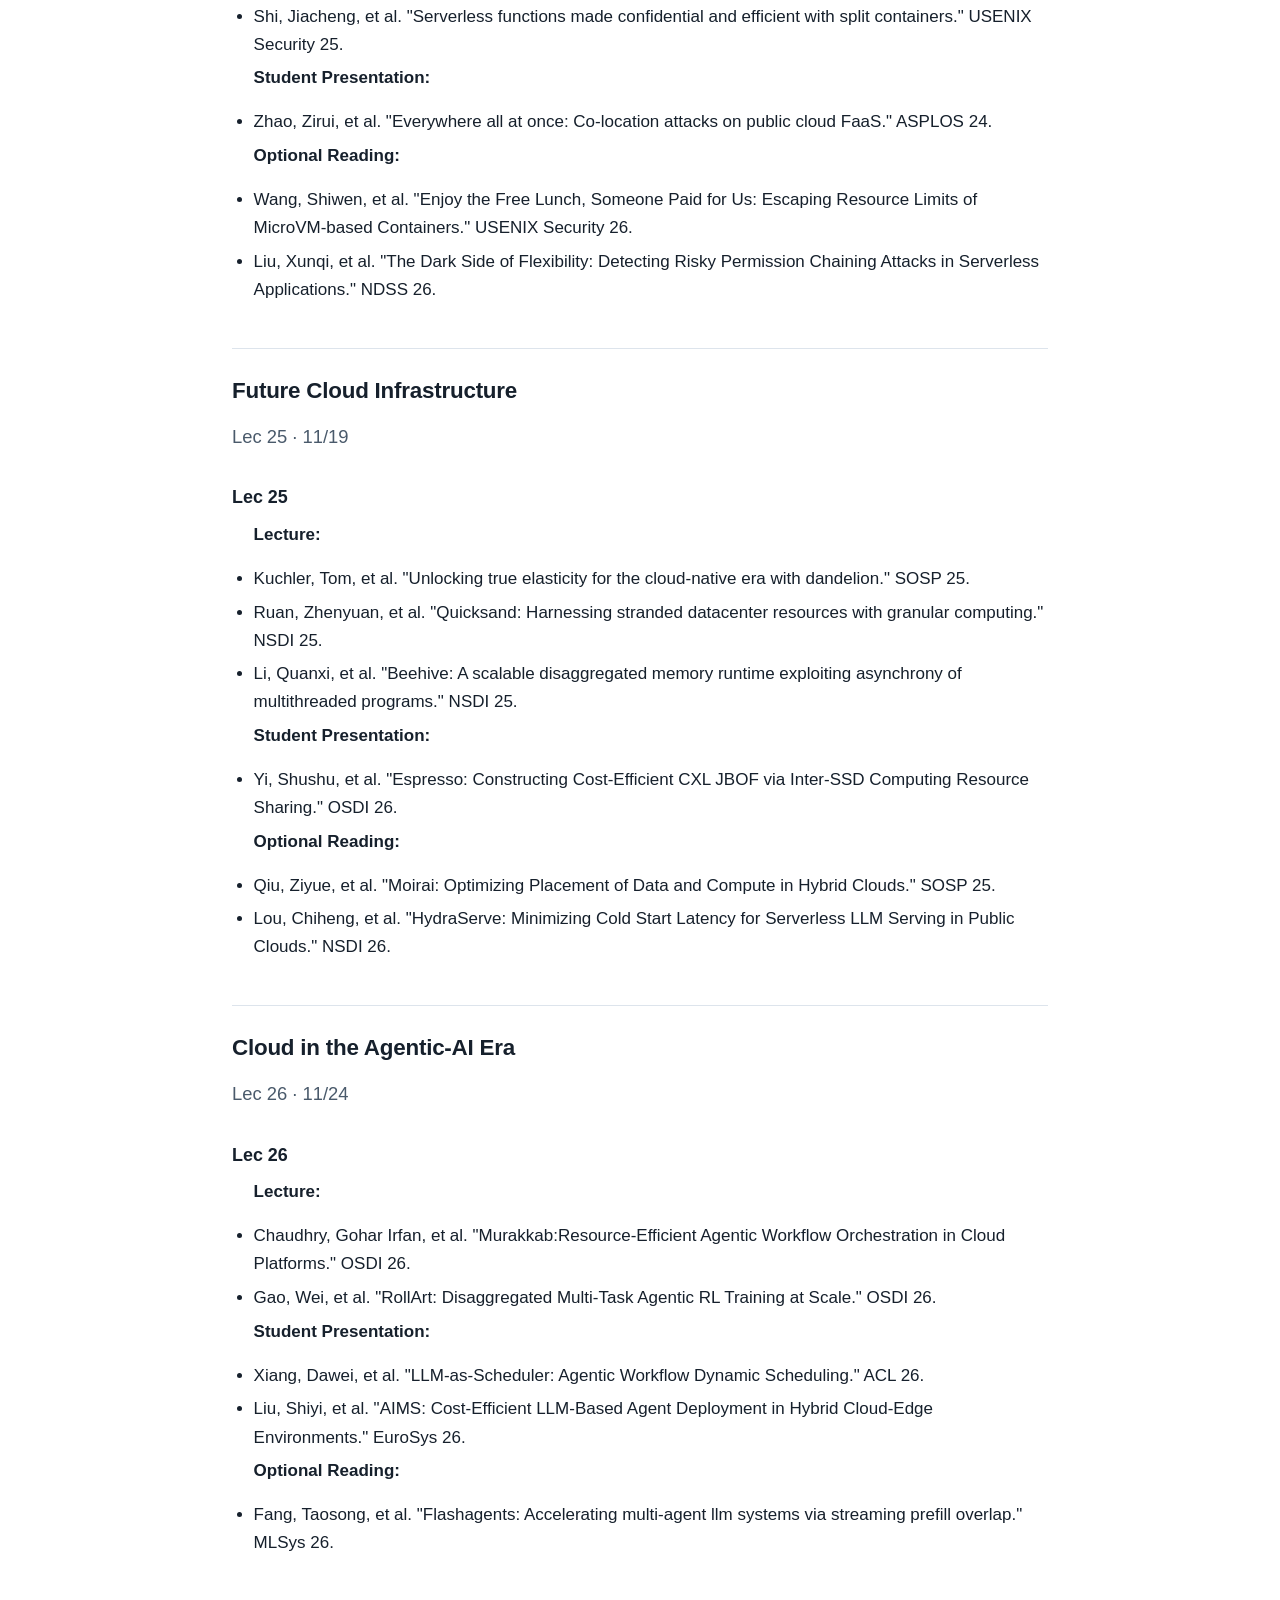
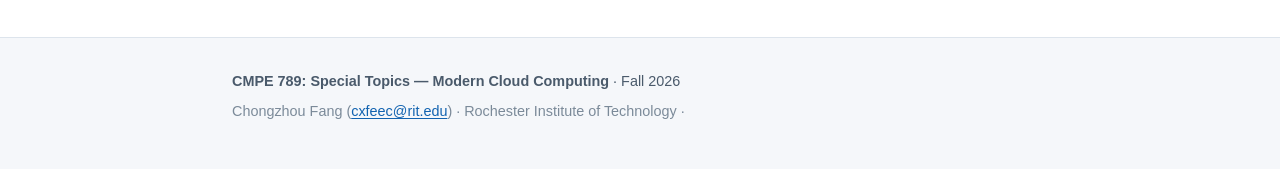
==== commit a1d9332f: "udpate lec23 reading list" ====
--- a/reading.html
+++ b/reading.html
@@ -158,7 +158,7 @@
   <ul>
     <p><b>Lecture:</b></p>
     <li>Park, Gibum, et al. "SAIL: Redesigning Collaborative Language Inference with a Single Server-to-Mobile Handoff." MobiSys 26.</li>
-    <li>Sen, Tanmoy, Haiying Shen, and Anand Padmanabha Iyer. "Flex: Fast, accurate DNN inference on low-cost edges using heterogeneous accelerator execution." EuroSys 25.</li>
+    <li>Sen, Tanmoy, et al. "Flex: Fast, accurate DNN inference on low-cost edges using heterogeneous accelerator execution." EuroSys 25.</li>
     <p><b>Student Presentation:</b></p>
     <li>Prakash, Shvetank, et al. "Lifetime-Aware Design for Item-Level Intelligence at the Extreme Edge." ASPLOS 26.</li>
     <p><b>Optional Reading:</b></p>
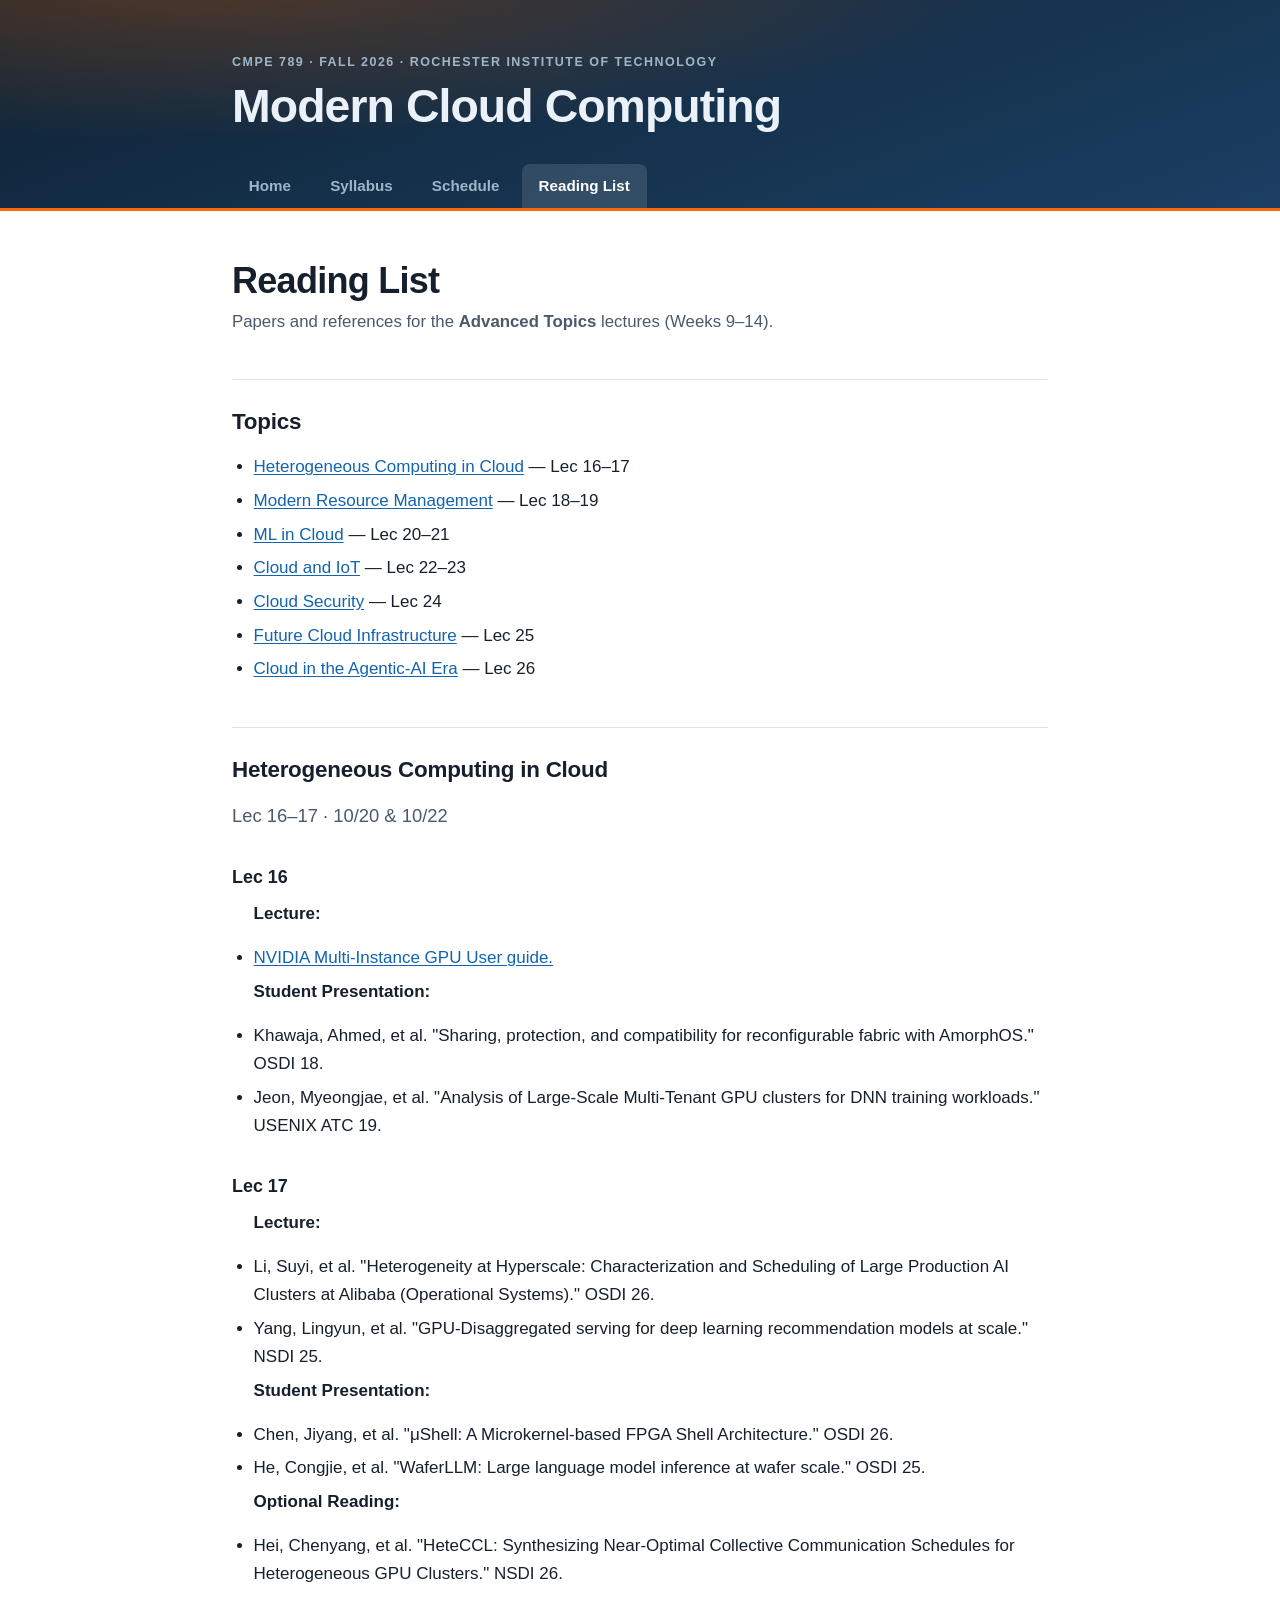
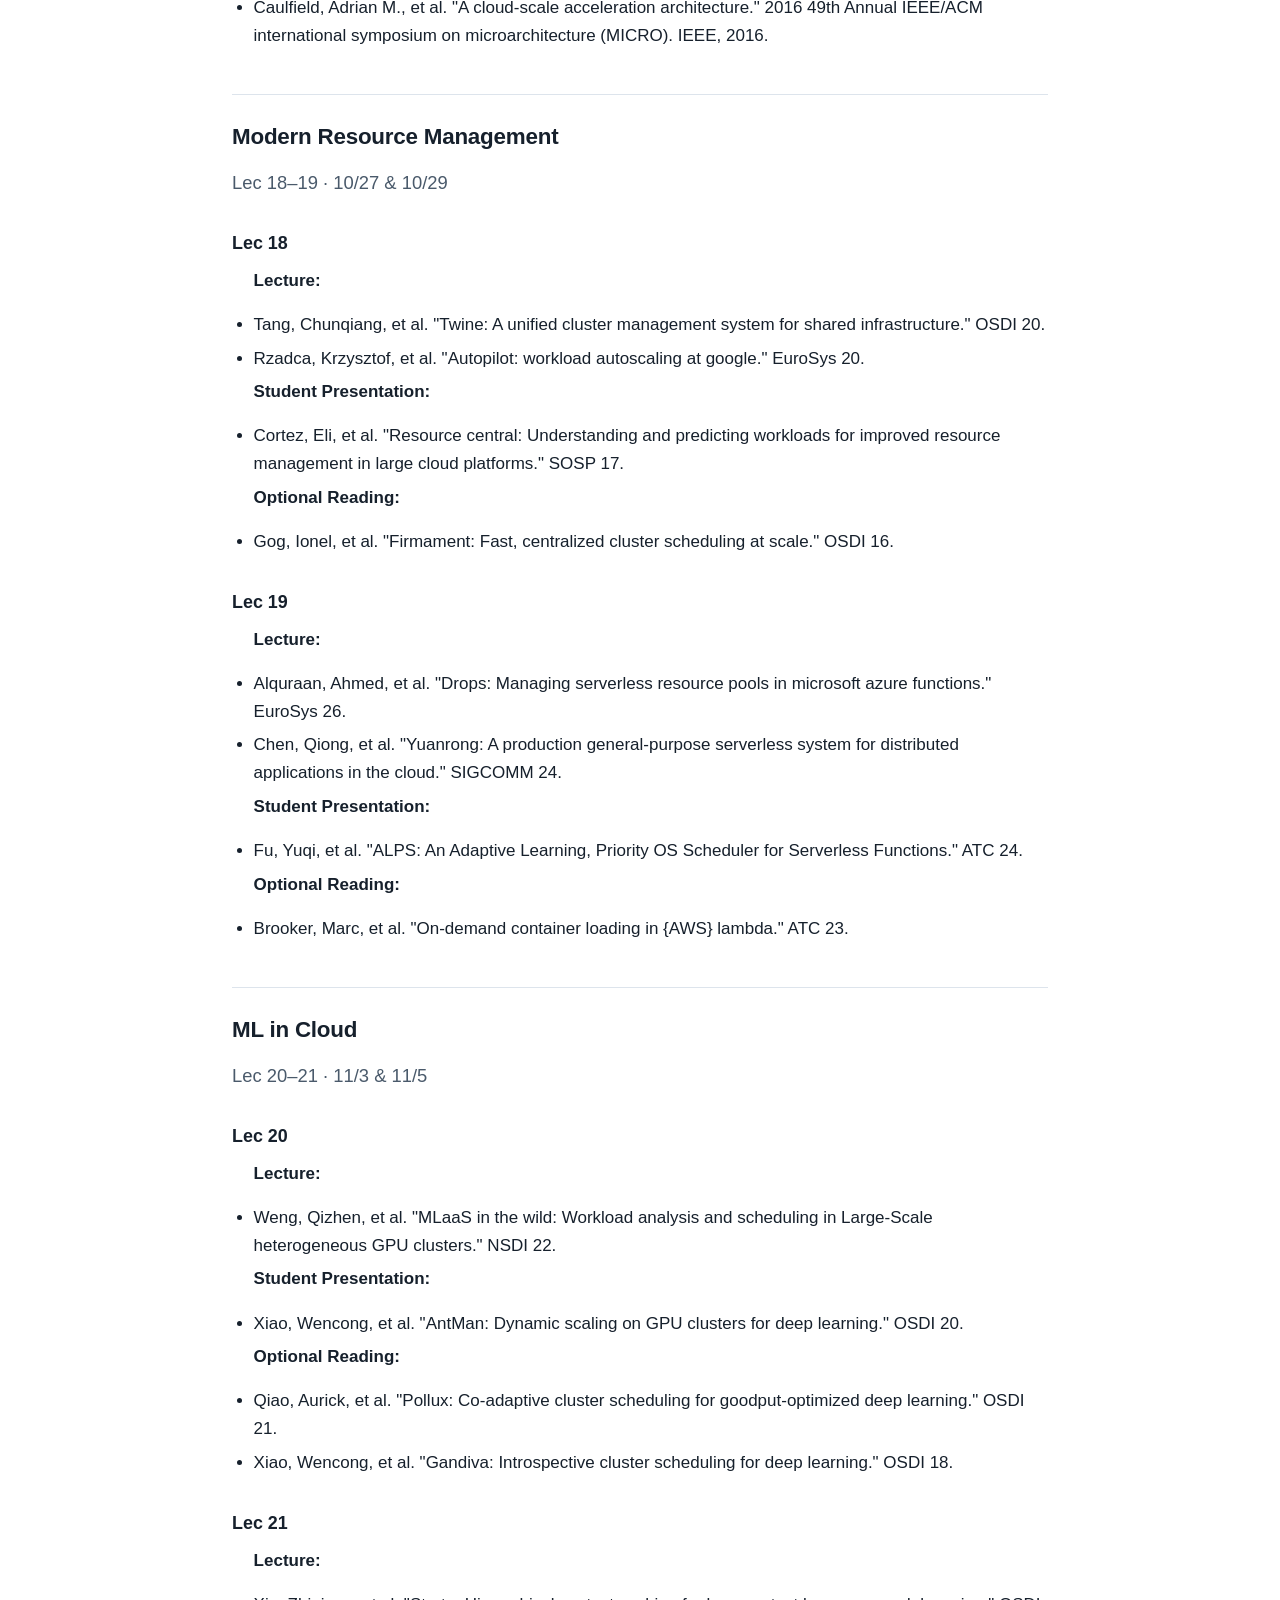
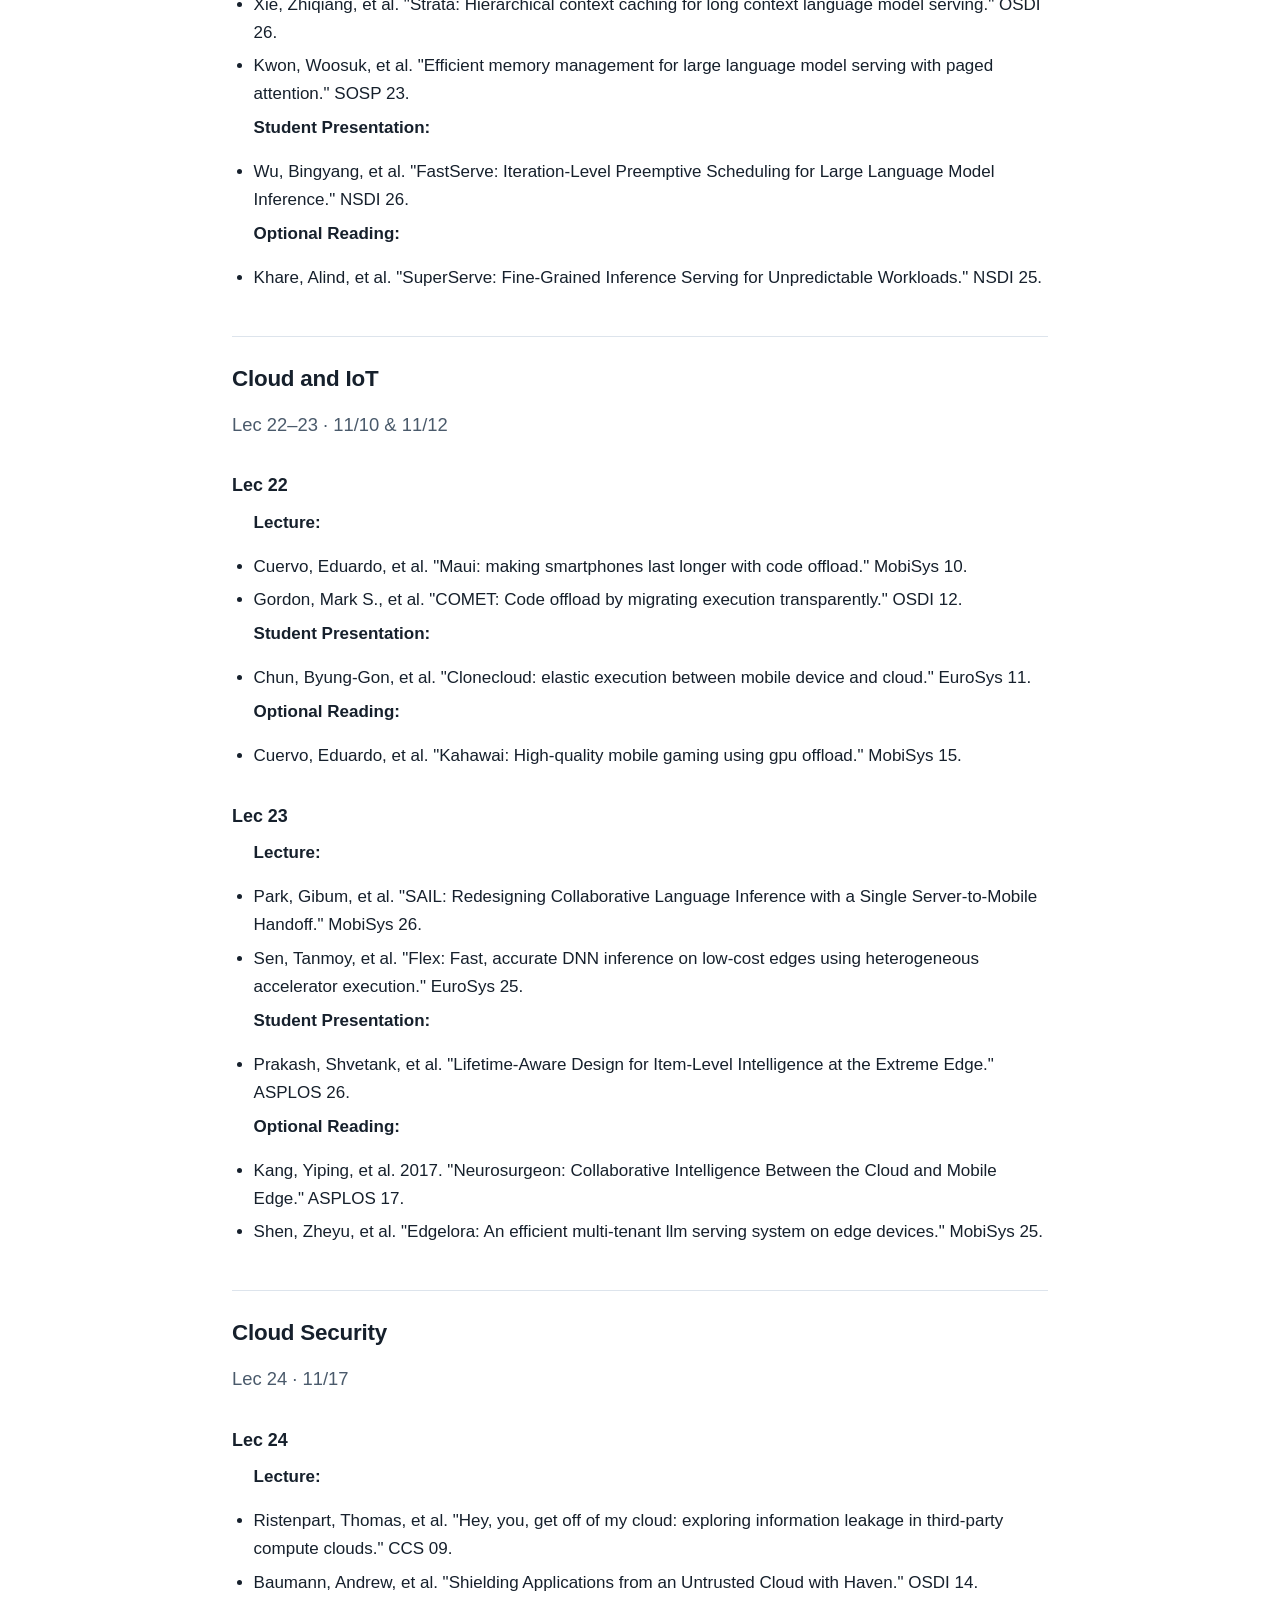
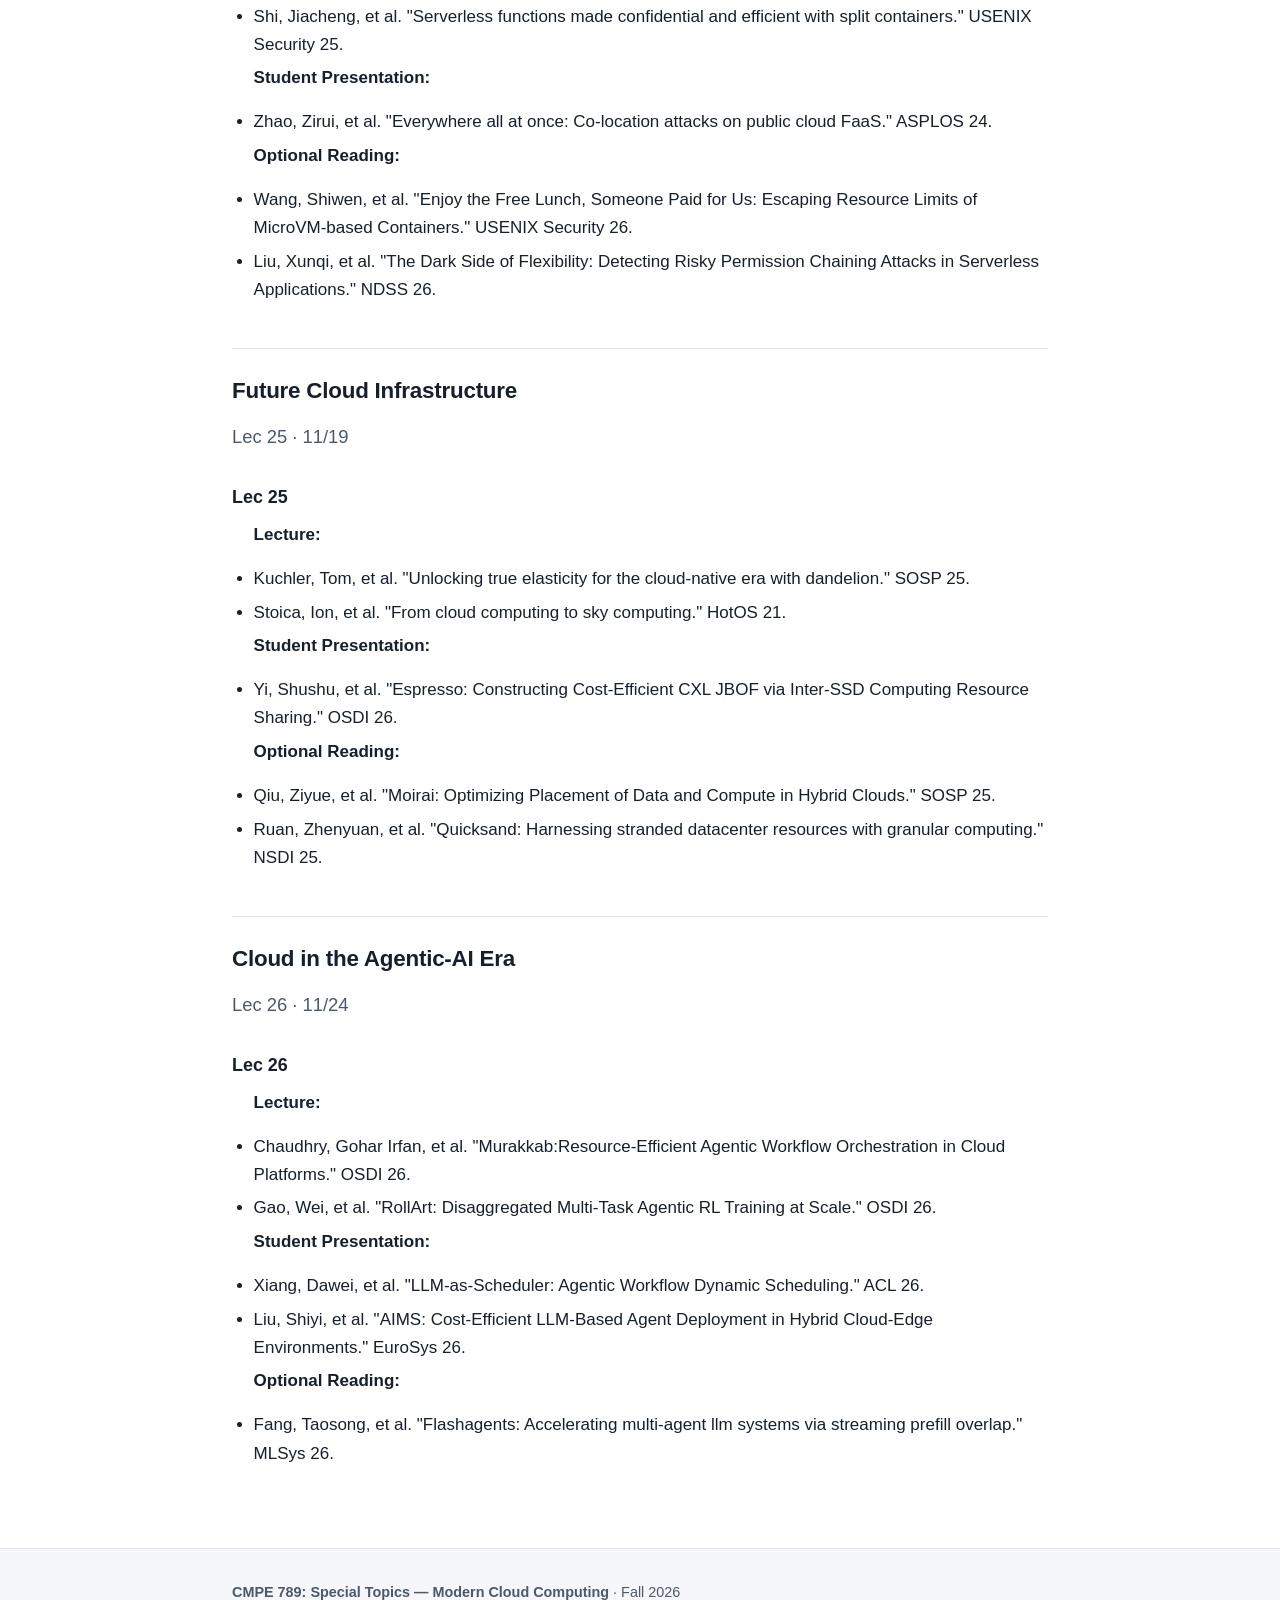
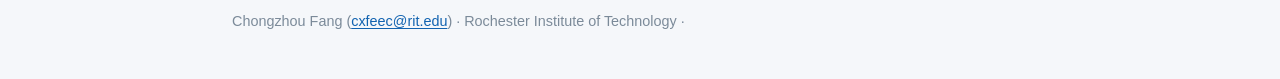
==== commit 71caf61e: "udpate lec23 reading list" ====
--- a/reading.html
+++ b/reading.html
@@ -192,13 +192,13 @@
   <ul>
     <p><b>Lecture:</b></p>
     <li>Kuchler, Tom, et al. "Unlocking true elasticity for the cloud-native era with dandelion." SOSP 25.</li>
+    <li>Stoica, Ion, et al. "From cloud computing to sky computing." HotOS 21.</li>
+    
+    <p><b>Student Presentation:</b></p>
+    <li>Yi, Shushu, et al. "Espresso: Constructing Cost-Efficient CXL JBOF via Inter-SSD Computing Resource Sharing." OSDI 26.</li>
+    <p><b>Optional Reading:</b></p>
+    <li>Qiu, Ziyue, et al. "Moirai: Optimizing Placement of Data and Compute in Hybrid Clouds." SOSP 25.</li>
     <li>Ruan, Zhenyuan, et al. "Quicksand: Harnessing stranded datacenter resources with granular computing." NSDI 25.</li>
-    <li>Li, Quanxi, et al. "Beehive: A scalable disaggregated memory runtime exploiting asynchrony of multithreaded programs." NSDI 25.</li>
-    <p><b>Student Presentation:</b></p>
-    <li>Yi, Shushu, et al. "Espresso: Constructing Cost-Efficient CXL JBOF via Inter-SSD Computing Resource Sharing." OSDI 26.</li>
-    <p><b>Optional Reading:</b></p>
-    <li>Qiu, Ziyue, et al. "Moirai: Optimizing Placement of Data and Compute in Hybrid Clouds." SOSP 25.</li>
-    <li>Lou, Chiheng, et al. "HydraServe: Minimizing Cold Start Latency for Serverless LLM Serving in Public Clouds." NSDI 26.</li>
   </ul>
 
 
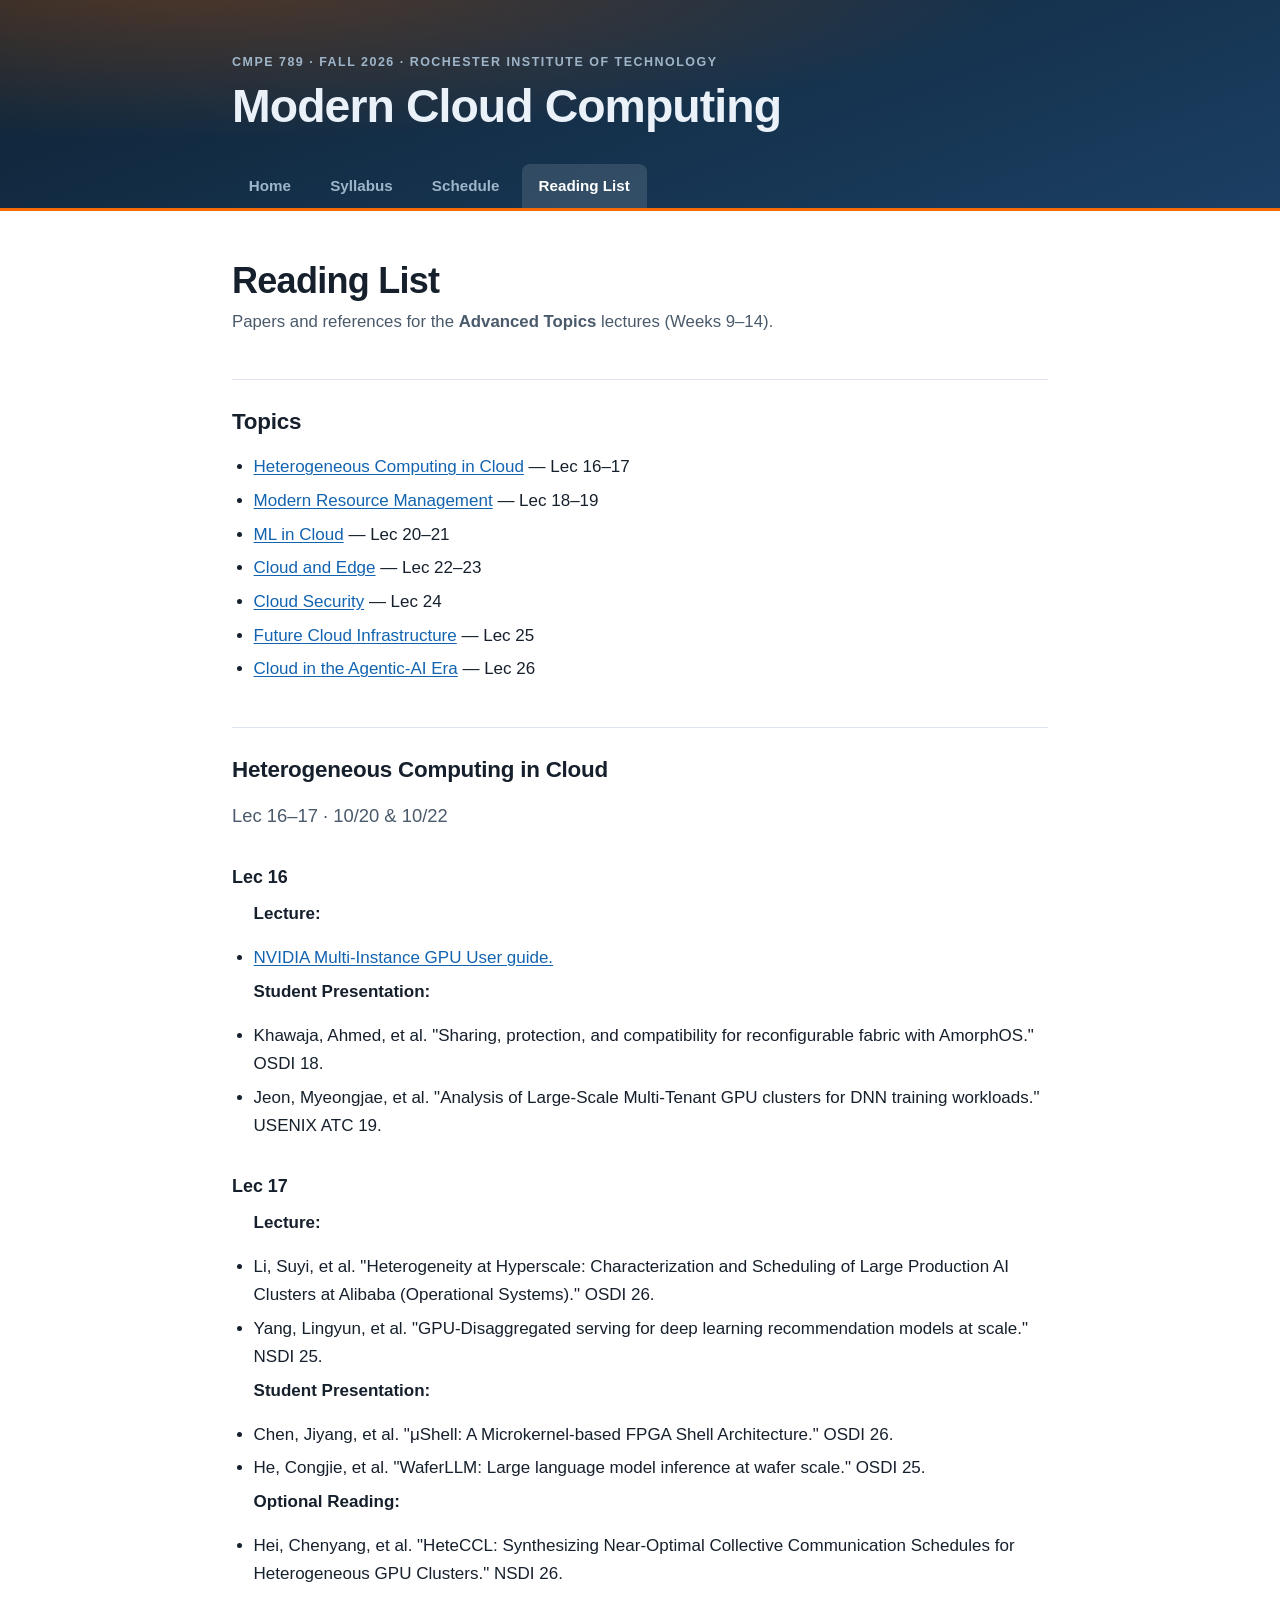
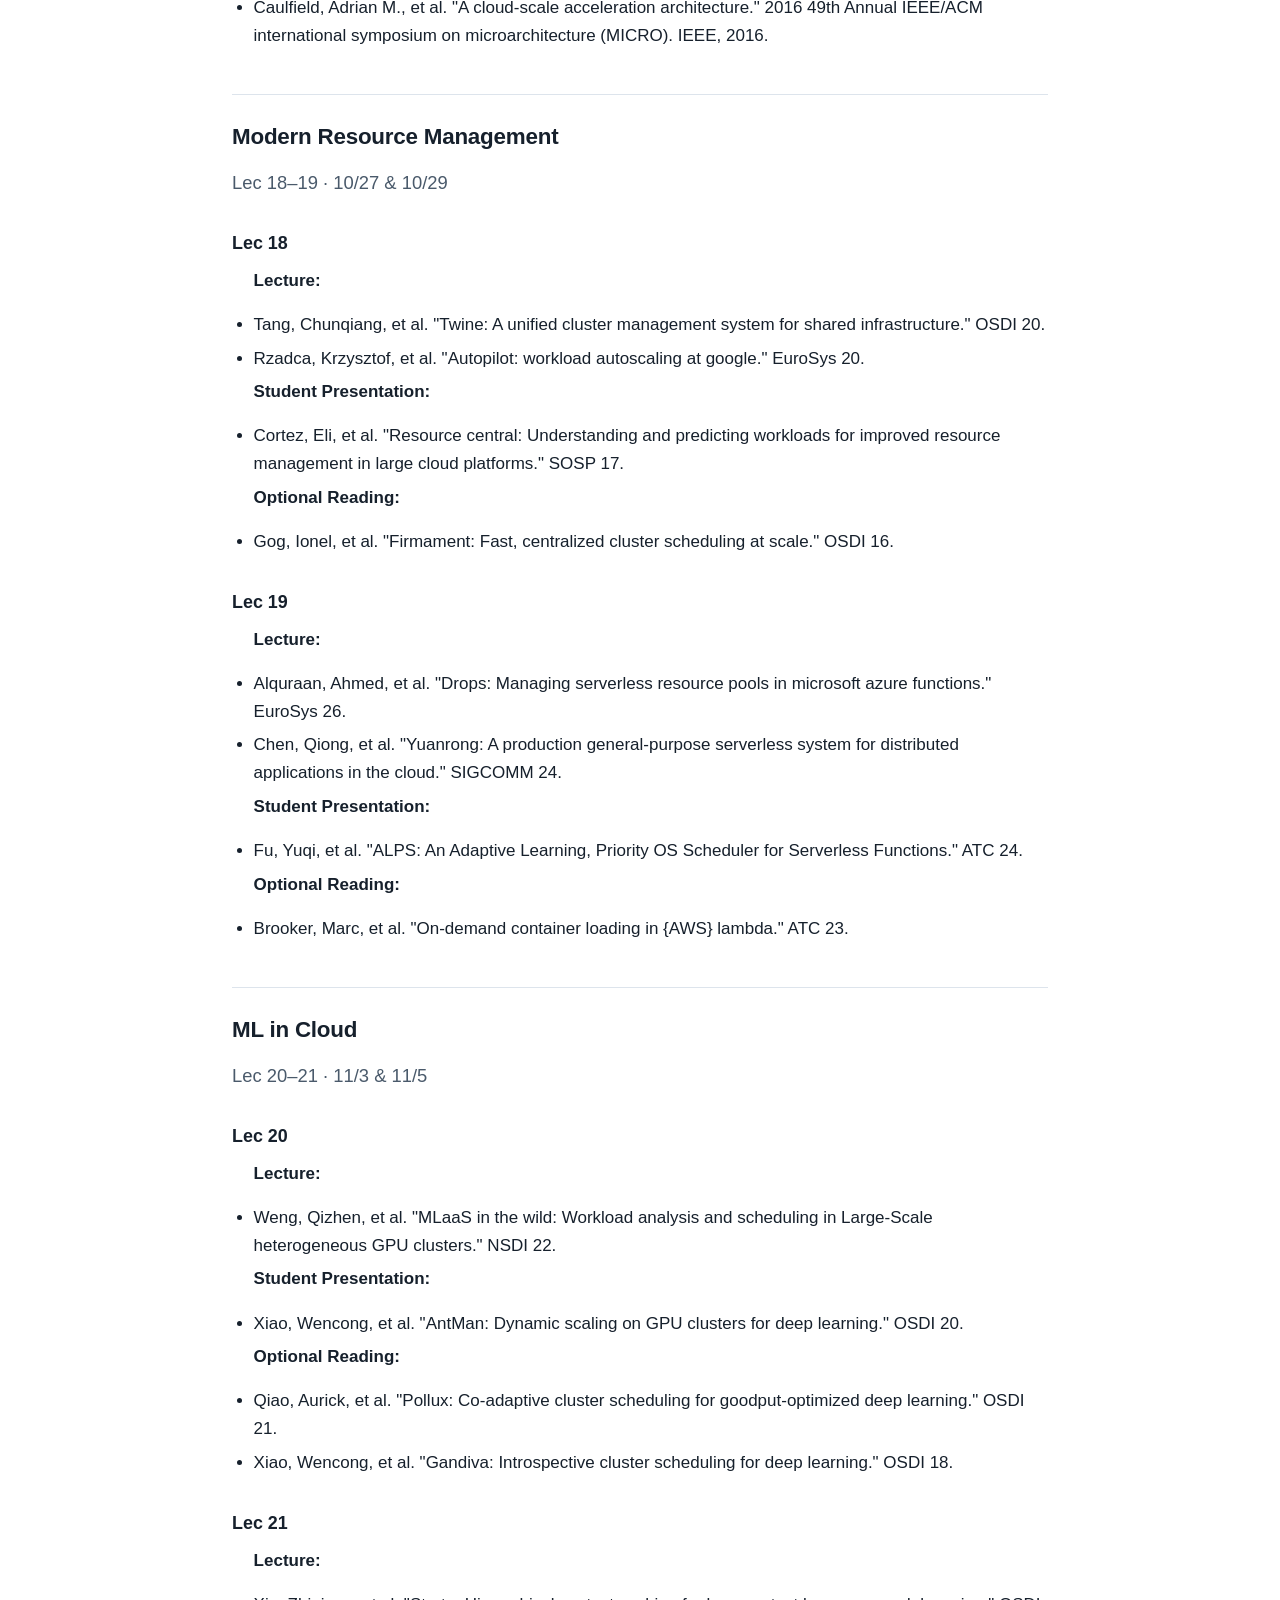
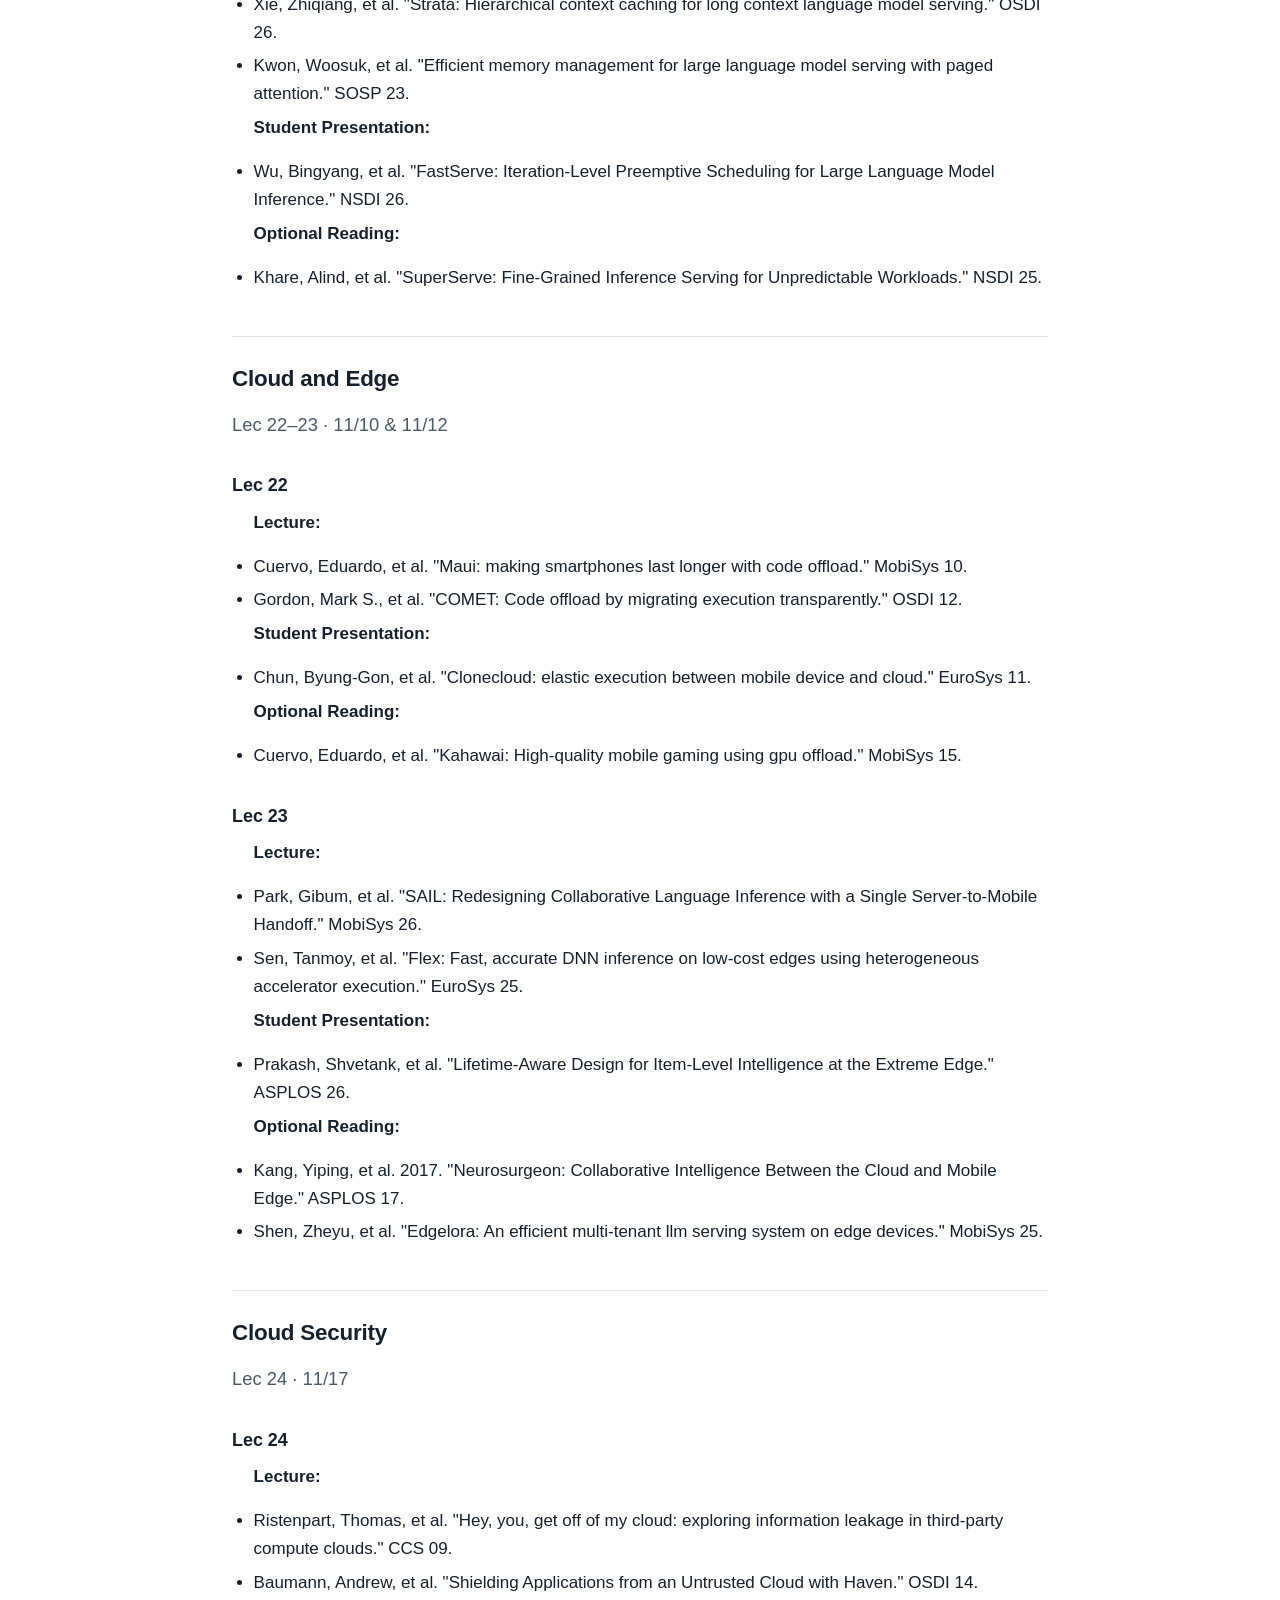
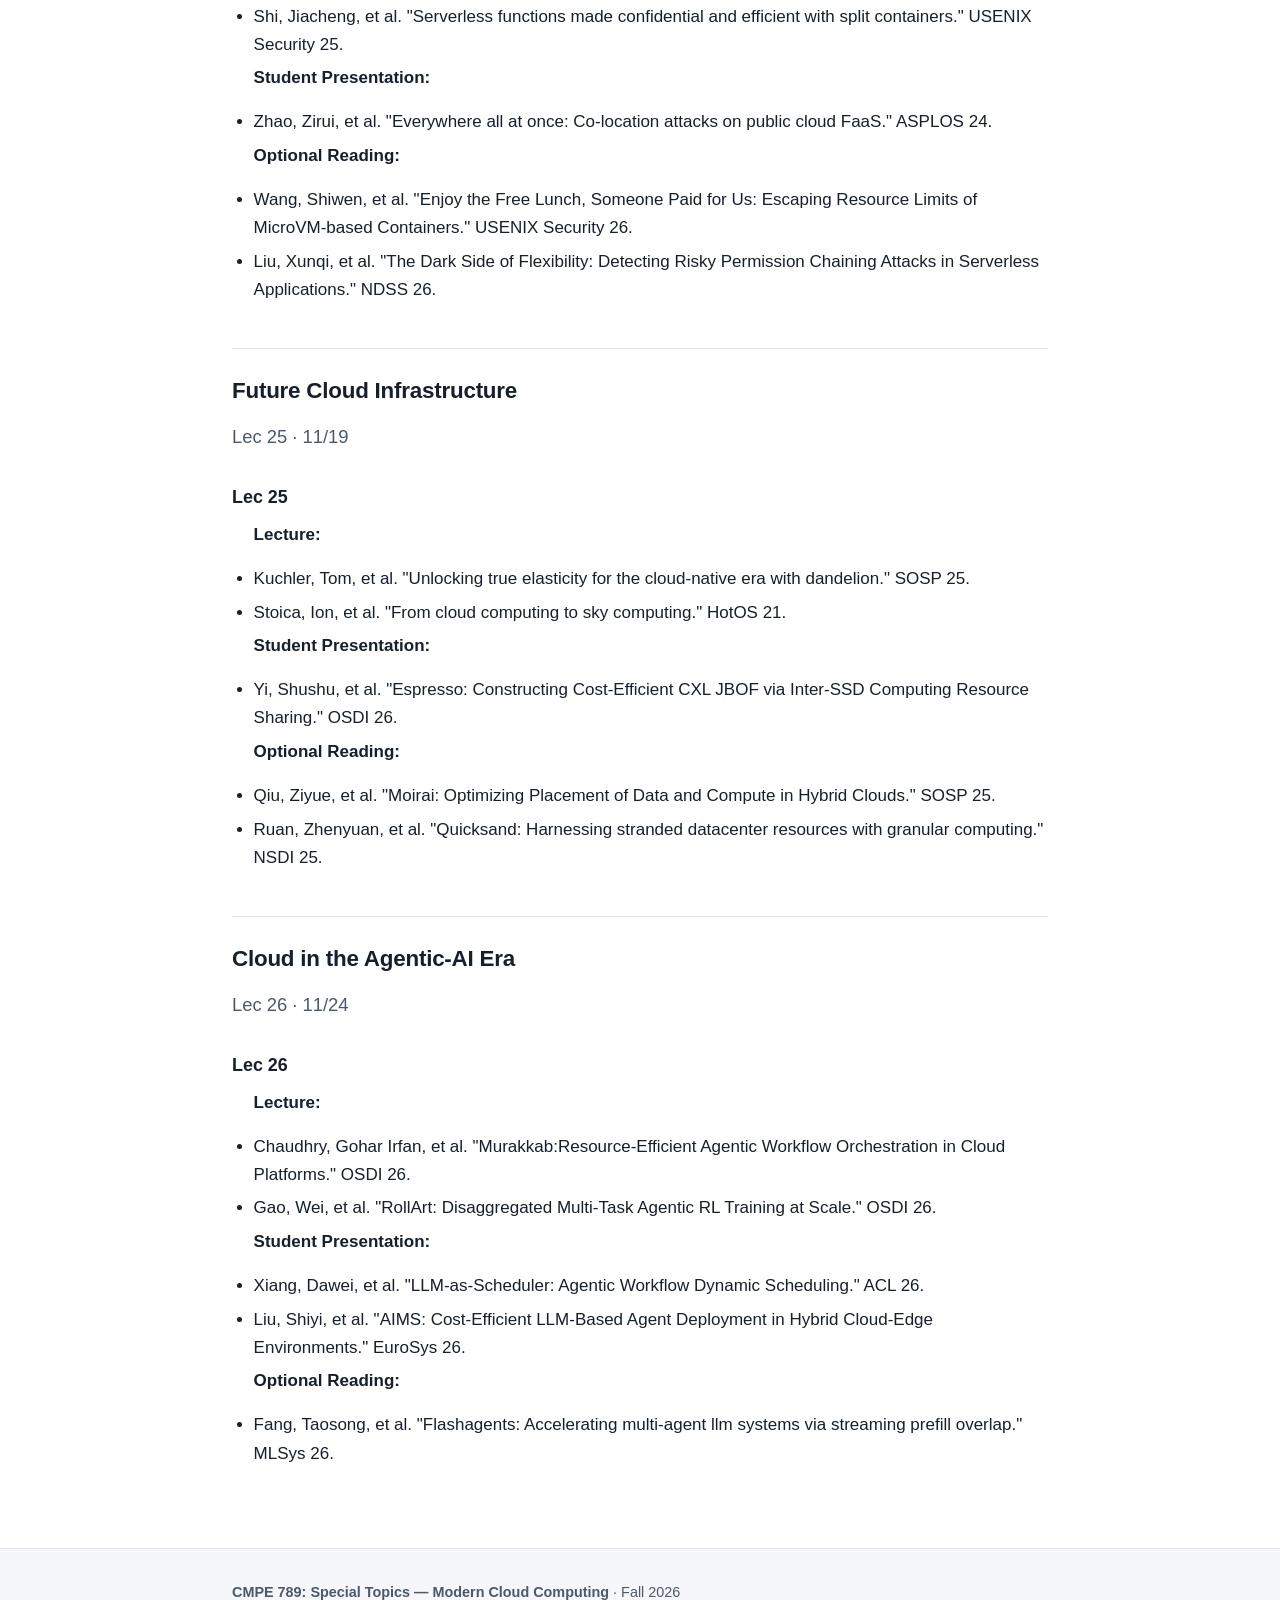
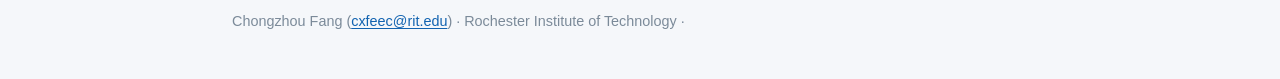
==== commit c8777335: "upload lec23" ====
--- a/reading.html
+++ b/reading.html
@@ -46,7 +46,7 @@
     <li><a href="#heterogeneous">Heterogeneous Computing in Cloud</a> &mdash; Lec 16&ndash;17</li>
     <li><a href="#scheduling">Modern Resource Management</a> &mdash; Lec 18&ndash;19</li>
     <li><a href="#ml">ML in Cloud</a> &mdash; Lec 20&ndash;21</li>
-    <li><a href="#iot">Cloud and IoT</a> &mdash; Lec 22&ndash;23</li>
+    <li><a href="#iot">Cloud and Edge</a> &mdash; Lec 22&ndash;23</li>
     <li><a href="#security">Cloud Security</a> &mdash; Lec 24</li>
     <li><a href="#infrastructure">Future Cloud Infrastructure</a> &mdash; Lec 25</li>
     <li><a href="#agentic">Cloud in the Agentic-AI Era</a> &mdash; Lec 26</li>
@@ -140,7 +140,7 @@
   </ul>
 
 
-  <h2 id="iot">Cloud and IoT</h2>
+  <h2 id="iot">Cloud and Edge</h2>
   <p class="lede">Lec 22&ndash;23 &middot; 11/10 &amp; 11/12 </p>
  <h3>Lec 22</h3>
   <ul>
